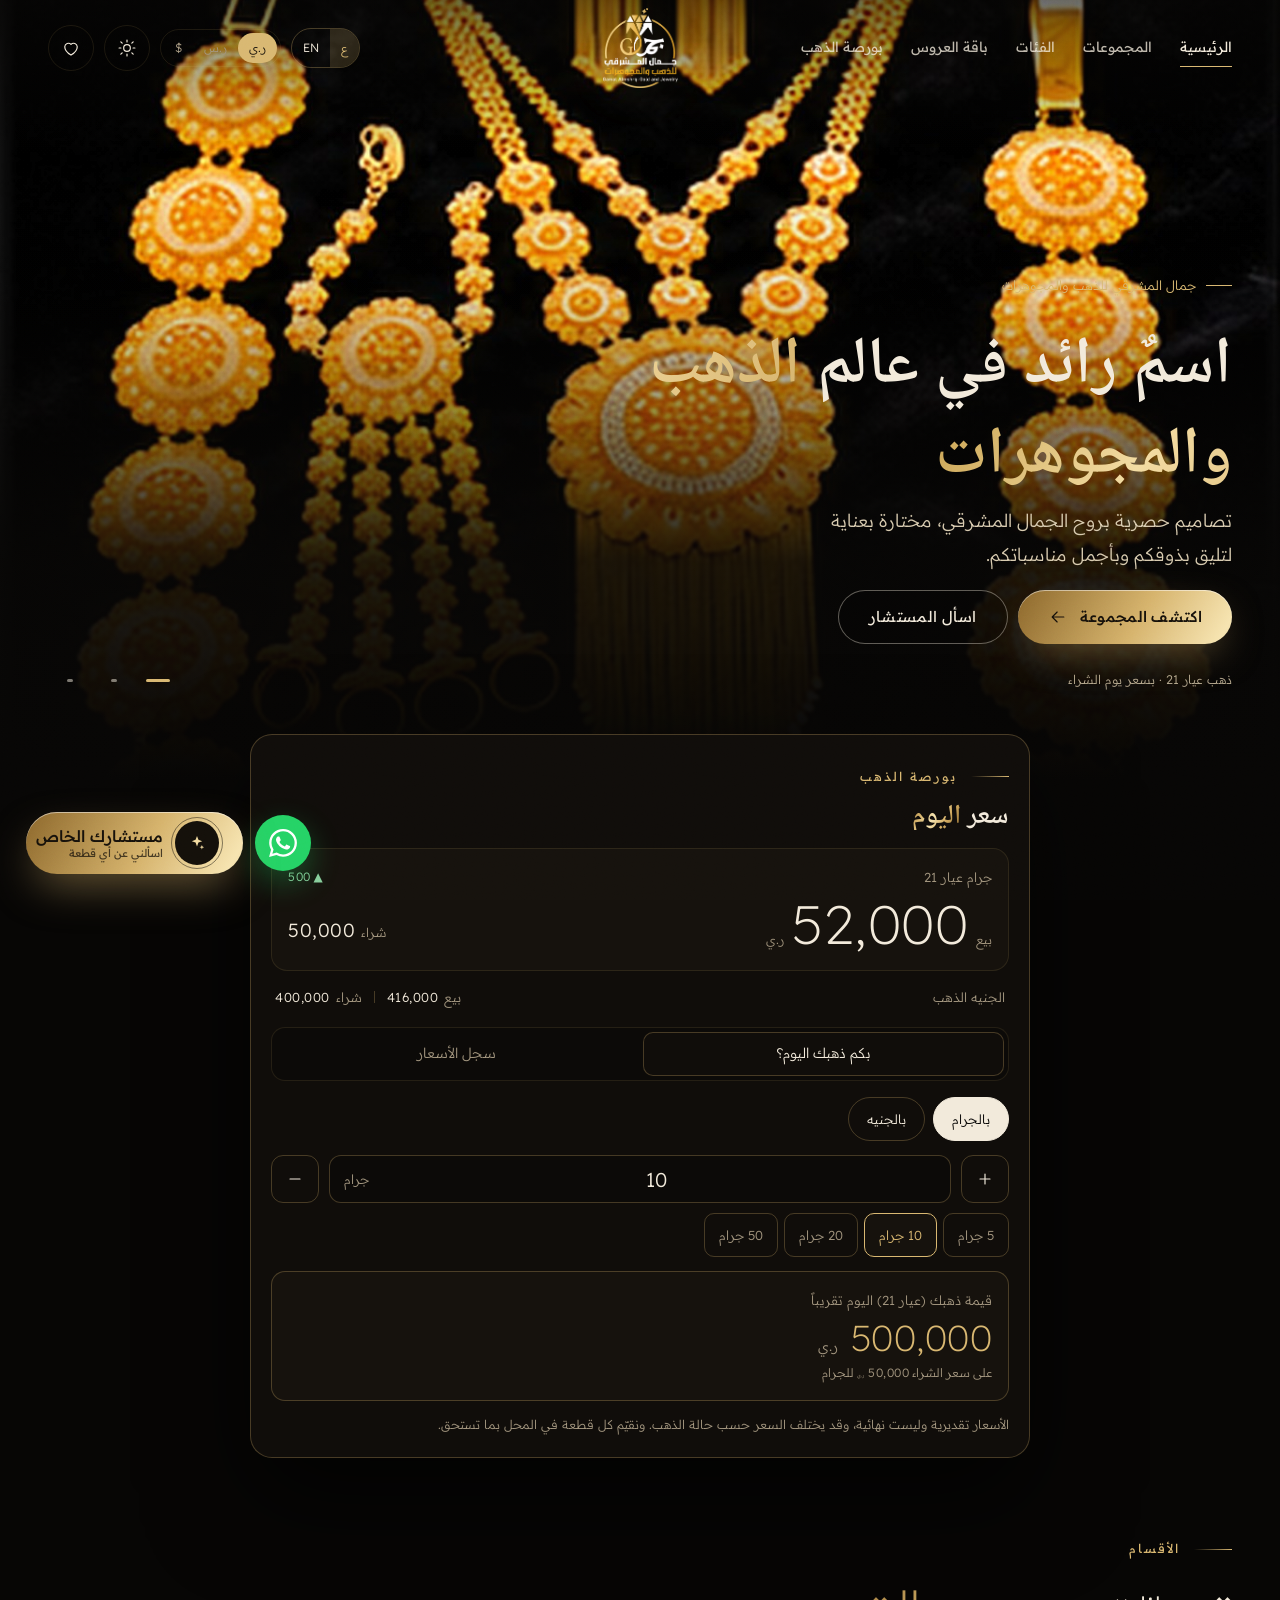
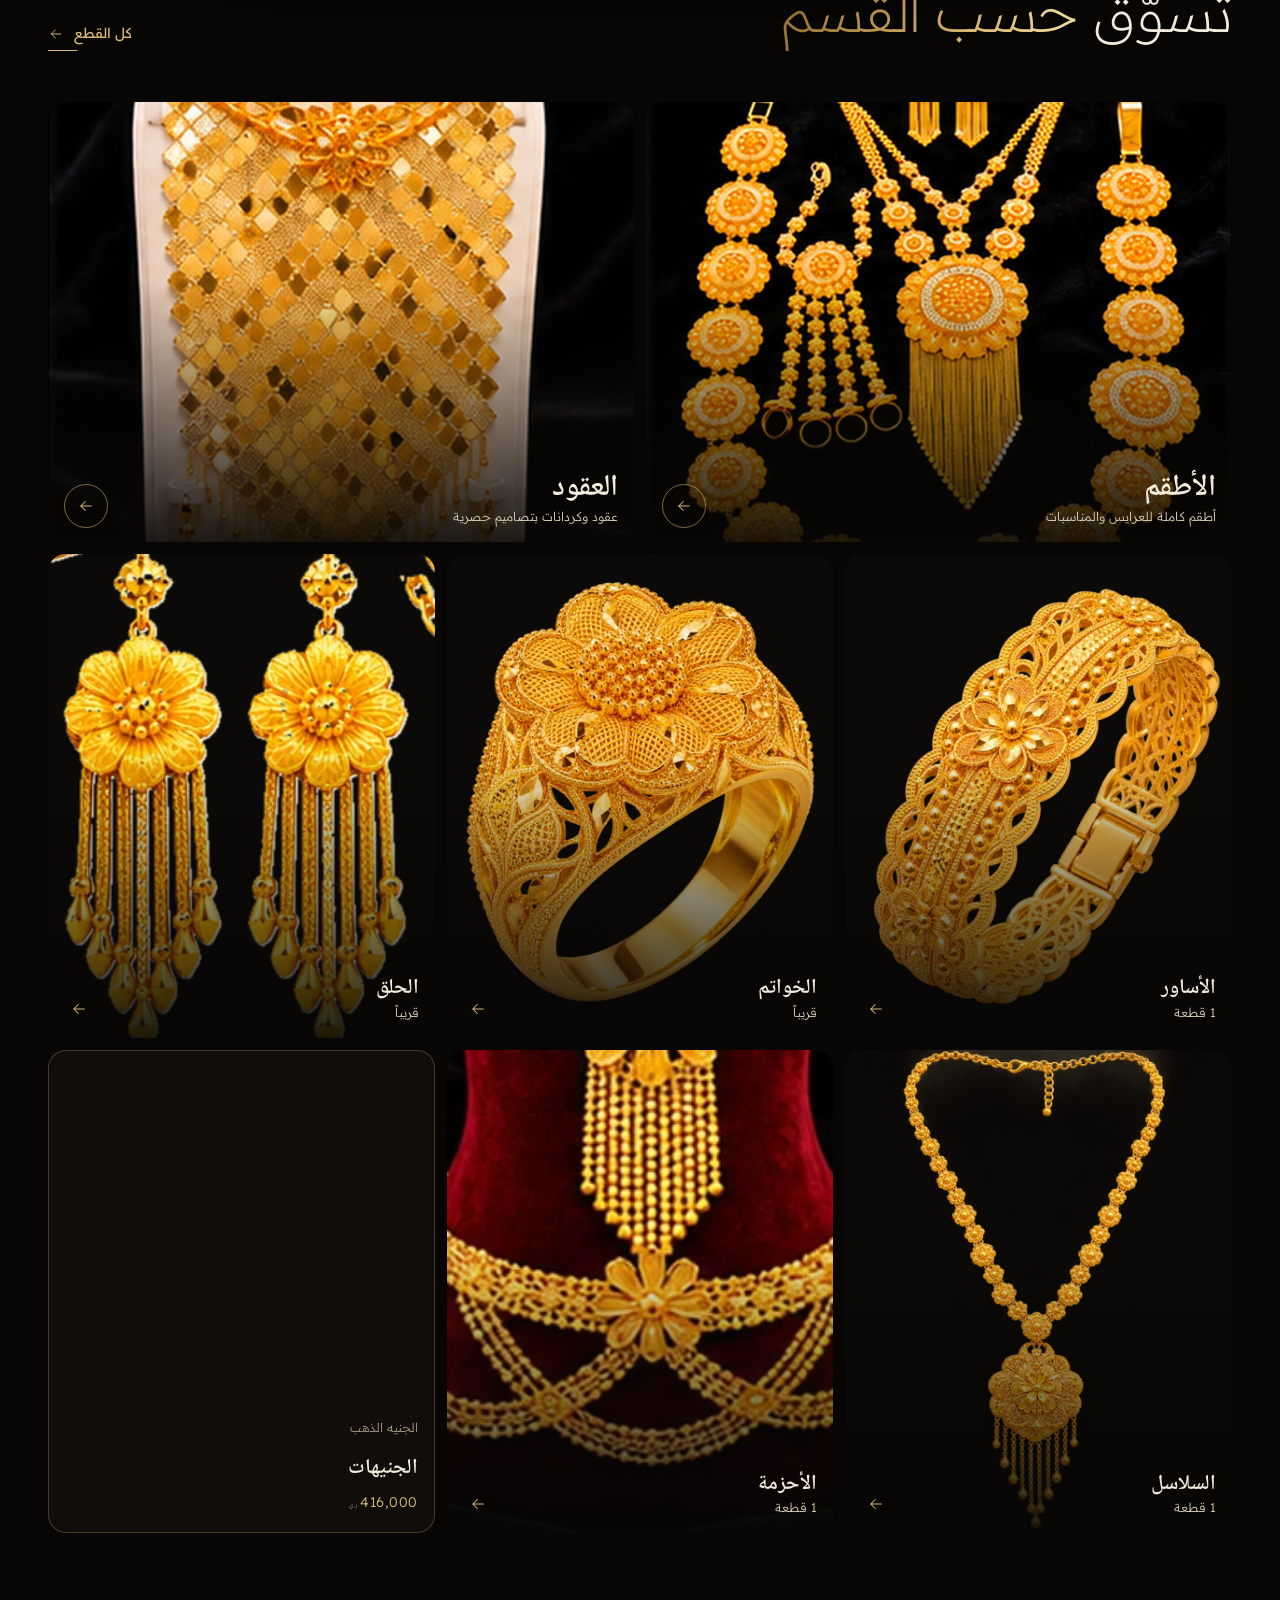
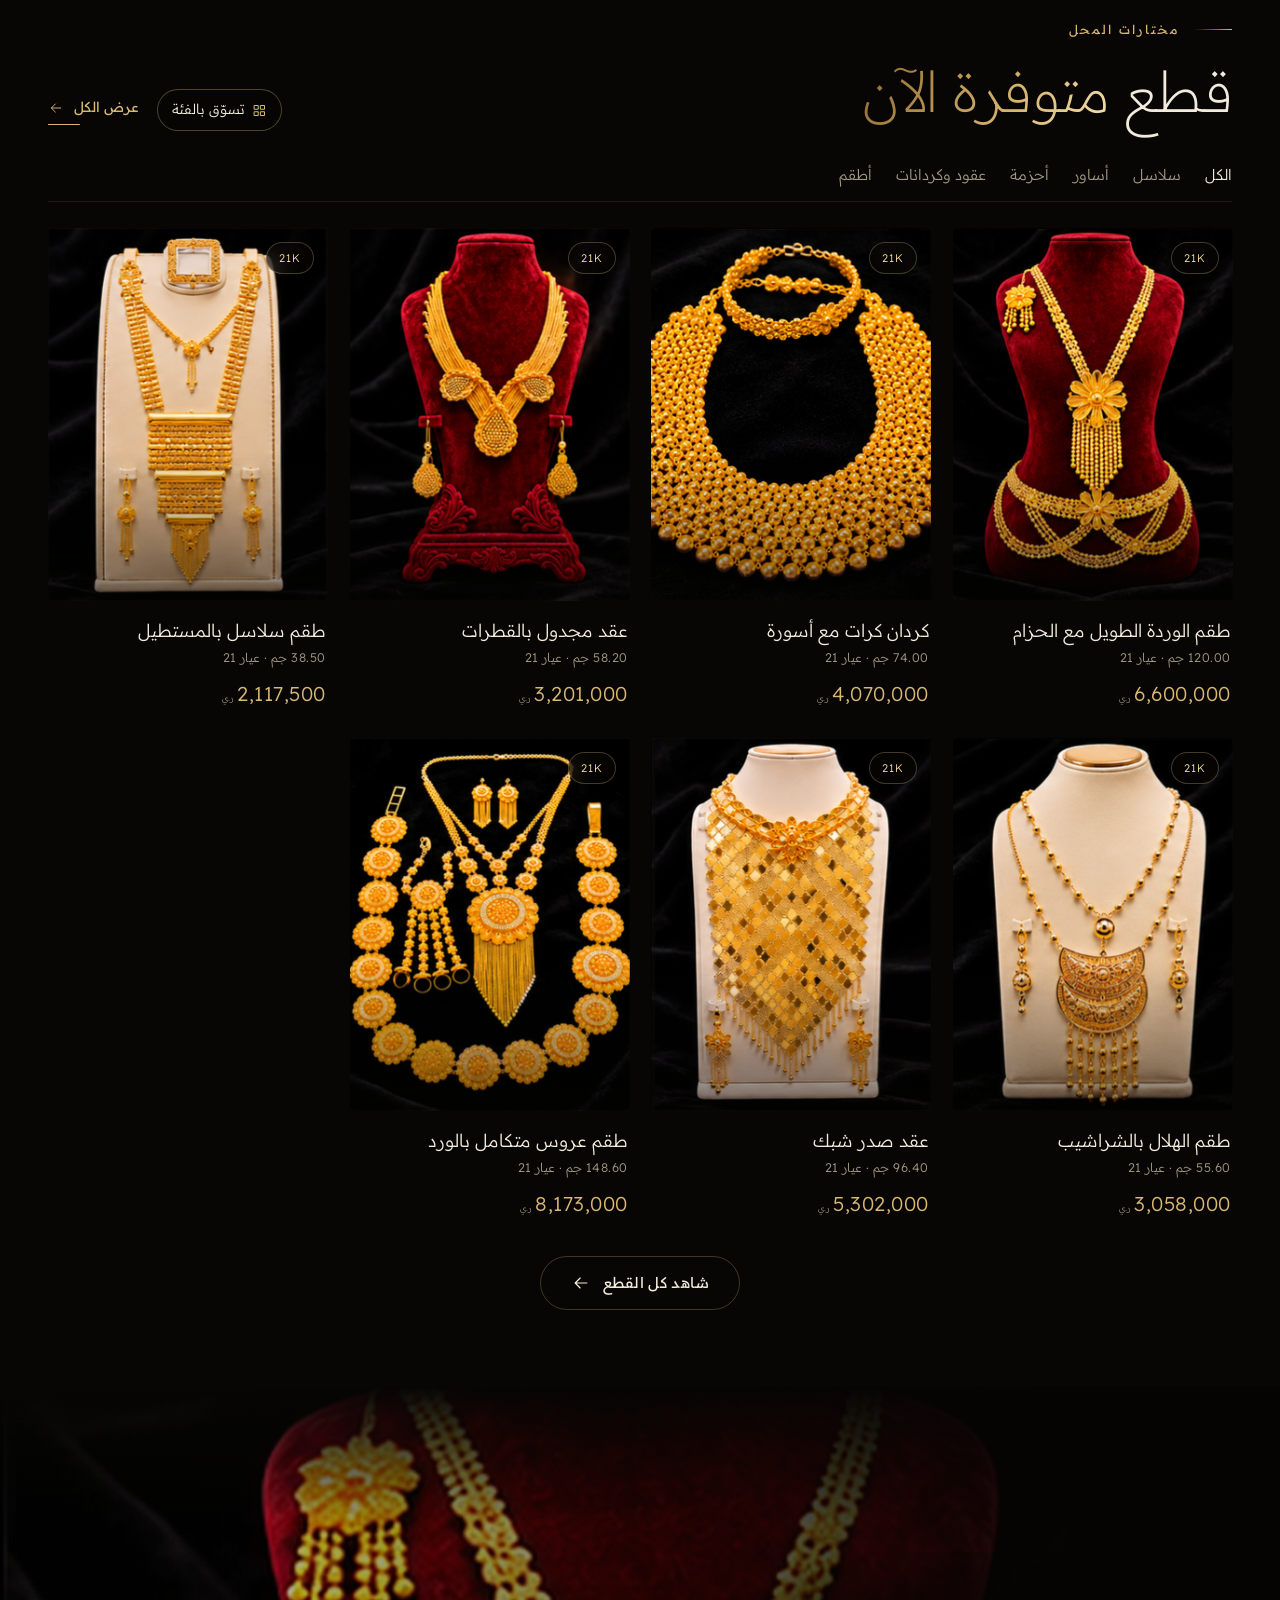
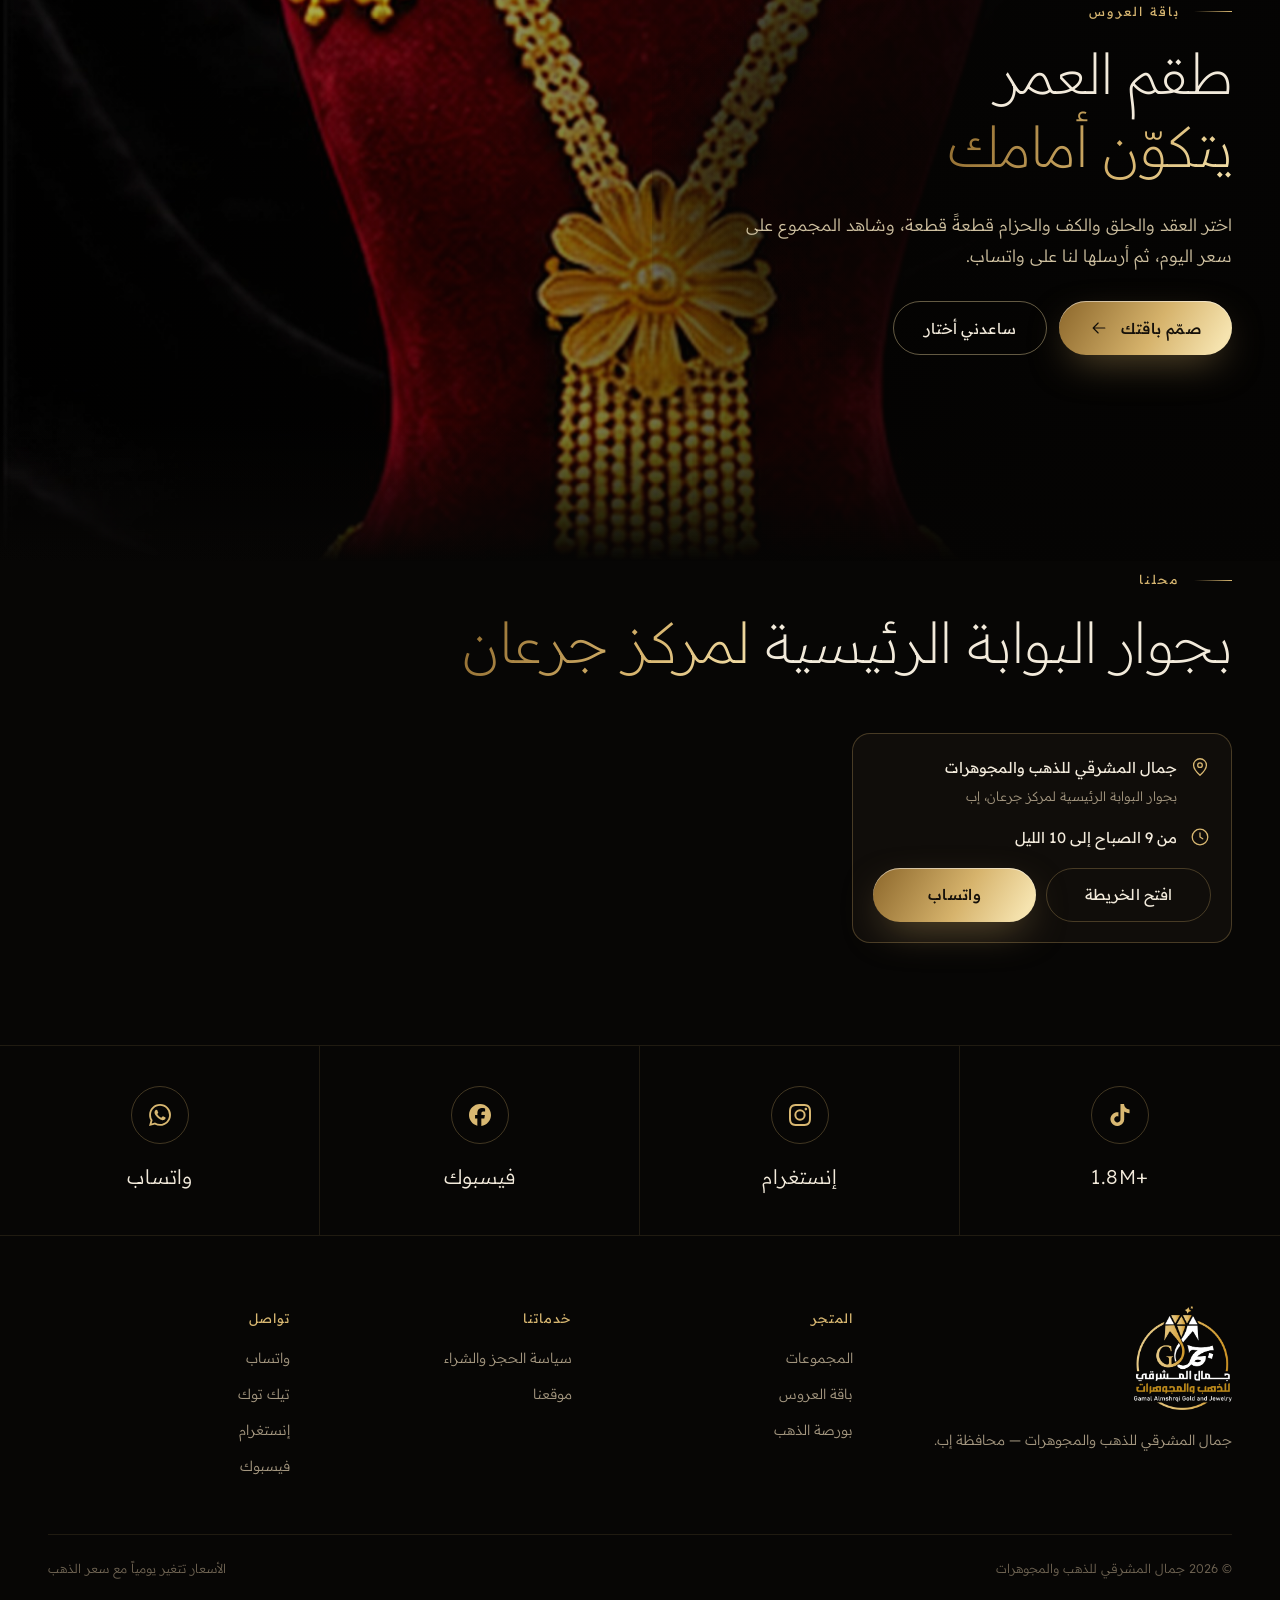
==== site/index.html @ 4c18bed9 "Closest pieces when nothing fits the budget or weight (honest difference); voice waiting words only " ====
<!DOCTYPE html>
<html lang="ar" dir="rtl">
<head>
<meta charset="utf-8">
<meta name="viewport" content="width=device-width,initial-scale=1,maximum-scale=1,viewport-fit=cover">
<title>جمال المشرقي للذهب والمجوهرات</title>
<meta name="description" content="جمال المشرقي للذهب والمجوهرات — إب. أطقم العرايس والعقود والكردانات بعيار 21.">
<meta name="theme-color" content="#070605">
<link rel="icon" href="img/logo_night.png">
<link rel="stylesheet" href="css/site.css?v=11260035">
<link rel="stylesheet" href="css/v7.css?v=11262300">
</head>
<body>
<svg width="0" height="0" style="position:absolute" aria-hidden="true"><defs>
  <symbol id="s-wa" viewBox="0 0 24 24"><path d="M17.472 14.382c-.297-.149-1.758-.867-2.03-.967-.273-.099-.471-.148-.67.15-.197.297-.767.966-.94 1.164-.173.199-.347.223-.644.075-.297-.15-1.255-.463-2.39-1.475-.883-.788-1.48-1.761-1.653-2.059-.173-.297-.018-.458.13-.606.134-.133.298-.347.446-.52.149-.174.198-.298.298-.497.099-.198.05-.371-.025-.52-.075-.149-.669-1.612-.916-2.207-.242-.579-.487-.5-.669-.51-.173-.008-.371-.01-.57-.01-.198 0-.52.074-.792.372-.272.297-1.04 1.016-1.04 2.479 0 1.462 1.065 2.875 1.213 3.074.149.198 2.096 3.2 5.077 4.487.709.306 1.262.489 1.694.625.712.227 1.36.195 1.871.118.571-.085 1.758-.719 2.006-1.413.248-.694.248-1.289.173-1.413-.074-.124-.272-.198-.57-.347m-5.421 7.403h-.004a9.87 9.87 0 0 1-5.031-1.378l-.361-.214-3.741.982.998-3.648-.235-.374a9.86 9.86 0 0 1-1.51-5.26c.001-5.45 4.436-9.884 9.888-9.884 2.64 0 5.122 1.03 6.988 2.898a9.825 9.825 0 0 1 2.893 6.994c-.003 5.45-4.437 9.884-9.885 9.884m8.413-18.297A11.815 11.815 0 0 0 12.05 0C5.495 0 .16 5.335.157 11.892c0 2.096.547 4.142 1.588 5.945L.057 24l6.305-1.654a11.882 11.882 0 0 0 5.683 1.448h.005c6.554 0 11.89-5.335 11.893-11.893a11.821 11.821 0 0 0-3.48-8.413Z"/></symbol>
  <symbol id="s-tt" viewBox="0 0 24 24"><path d="M12.525.02c1.31-.02 2.61-.01 3.91-.02.08 1.53.63 3.09 1.75 4.17 1.12 1.11 2.7 1.62 4.24 1.79v4.03c-1.44-.05-2.89-.35-4.2-.97-.57-.26-1.1-.59-1.62-.93-.01 2.92.01 5.84-.02 8.75-.08 1.4-.54 2.79-1.35 3.94-1.31 1.92-3.58 3.17-5.91 3.21-1.43.08-2.86-.31-4.08-1.03-2.02-1.19-3.44-3.37-3.65-5.71-.02-.5-.03-1-.01-1.49.18-1.9 1.12-3.72 2.58-4.96 1.66-1.44 3.98-2.13 6.15-1.72.02 1.48-.04 2.96-.04 4.44-.99-.32-2.15-.23-3.02.37-.63.41-1.11 1.04-1.36 1.75-.21.51-.15 1.07-.14 1.61.24 1.64 1.82 3.02 3.5 2.87 1.12-.01 2.19-.66 2.77-1.61.19-.33.4-.67.41-1.06.1-1.79.06-3.57.07-5.36.01-4.03-.01-8.05.02-12.07z"/></symbol>
  <symbol id="s-ig" viewBox="0 0 24 24"><path d="M12 2.16c3.2 0 3.58.01 4.85.07 1.17.05 1.8.25 2.23.41.56.22.96.48 1.38.9.42.42.68.82.9 1.38.16.42.36 1.06.41 2.23.06 1.27.07 1.65.07 4.85s-.01 3.58-.07 4.85c-.05 1.17-.25 1.8-.41 2.23-.22.56-.48.96-.9 1.38-.42.42-.82.68-1.38.9-.42.16-1.06.36-2.23.41-1.27.06-1.65.07-4.85.07s-3.58-.01-4.85-.07c-1.17-.05-1.8-.25-2.23-.41a3.7 3.7 0 0 1-1.38-.9 3.7 3.7 0 0 1-.9-1.38c-.16-.42-.36-1.06-.41-2.23C2.17 15.58 2.16 15.2 2.16 12s.01-3.58.07-4.85c.05-1.17.25-1.8.41-2.23.22-.56.48-.96.9-1.38.42-.42.82-.68 1.38-.9.42-.16 1.06-.36 2.23-.41C8.42 2.17 8.8 2.16 12 2.16M12 0C8.74 0 8.33.01 7.05.07 5.78.13 4.9.33 4.14.63a5.88 5.88 0 0 0-2.13 1.38A5.88 5.88 0 0 0 .63 4.14C.33 4.9.13 5.78.07 7.05.01 8.33 0 8.74 0 12s.01 3.67.07 4.95c.06 1.27.26 2.15.56 2.91.3.79.72 1.46 1.38 2.13a5.88 5.88 0 0 0 2.13 1.38c.76.3 1.64.5 2.91.56C8.33 23.99 8.74 24 12 24s3.67-.01 4.95-.07c1.27-.06 2.15-.26 2.91-.56a5.88 5.88 0 0 0 2.13-1.38 5.88 5.88 0 0 0 1.38-2.13c.3-.76.5-1.64.56-2.91.06-1.28.07-1.69.07-4.95s-.01-3.67-.07-4.95c-.06-1.27-.26-2.15-.56-2.91a5.88 5.88 0 0 0-1.38-2.13A5.88 5.88 0 0 0 19.86.63C19.1.33 18.22.13 16.95.07 15.67.01 15.26 0 12 0zm0 5.84a6.16 6.16 0 1 0 0 12.32 6.16 6.16 0 0 0 0-12.32zM12 16a4 4 0 1 1 0-8 4 4 0 0 1 0 8zm6.4-11.85a1.44 1.44 0 1 0 0 2.88 1.44 1.44 0 0 0 0-2.88z"/></symbol>
  <symbol id="s-fb" viewBox="0 0 24 24"><path d="M9.101 23.691v-7.98H6.627v-3.667h2.474v-1.58c0-4.085 1.848-5.978 5.858-5.978.401 0 .955.042 1.468.103a8.68 8.68 0 0 1 1.141.195v3.325a8.623 8.623 0 0 0-.653-.036 26.805 26.805 0 0 0-.733-.009c-.707 0-1.259.096-1.675.309a1.686 1.686 0 0 0-.679.622c-.258.42-.374.995-.374 1.752v1.297h3.919l-.386 2.103-.287 1.564h-3.246v8.245C19.396 23.238 24 18.179 24 12.044c0-6.627-5.373-12-12-12s-12 5.373-12 12c0 5.628 3.874 10.35 9.101 11.647Z"/></symbol>
  <symbol id="s-spark" viewBox="0 0 24 24"><path d="M12 2.5l1.9 5.1 5.1 1.9-5.1 1.9L12 16.5l-1.9-5.1-5.1-1.9 5.1-1.9z" fill="currentColor"/><path d="M18.5 14.5l.8 2.2 2.2.8-2.2.8-.8 2.2-.8-2.2-2.2-.8 2.2-.8z" fill="currentColor"/></symbol>
  <symbol id="s-arr" viewBox="0 0 24 24"><path d="M19 12H5M11 6l-6 6 6 6" fill="none" stroke="currentColor" stroke-width="1.4" stroke-linecap="round" stroke-linejoin="round"/></symbol>
  <symbol id="s-heart" viewBox="0 0 24 24"><path d="M12 20.5s-7.5-4.6-7.5-10.1A4.4 4.4 0 0 1 12 7.6a4.4 4.4 0 0 1 7.5 2.8c0 5.5-7.5 10.1-7.5 10.1z" fill="none" stroke="currentColor" stroke-width="1.4"/></symbol>
</defs></svg>

<div class="splash" id="splash"><img src="img/logo_night.png" alt="جمال المشرقي للذهب والمجوهرات"></div>
<div class="glow" id="glow"></div>

<header class="hdr" id="hdr"><div class="w">
  <nav class="lft" id="nav"><a href="#home" data-r="home" class="on">الرئيسية</a><a href="#collections" data-r="collections">المجموعات</a><button type="button" class="navcat" data-cats>الفئات</button><a href="#bride" data-r="bride">باقة العروس</a><a href="#gold" data-r="gold">بورصة الذهب</a></nav>
  <button class="ibtn menu-btn" id="menuBtn" aria-label="القائمة"><svg class="i" viewBox="0 0 24 24"><path d="M4 8h16M4 16h10"/></svg></button>
  <a href="#home" class="logo" aria-label="جمال المشرقي"><img class="lg-night" src="img/logo_night.png" alt="جمال المشرقي للذهب والمجوهرات"><img class="lg-day" src="img/logo_day.png" alt=""></a>
  <div class="rgt">
  <div class="lng" id="lng"><button data-l="ar" class="on">ع</button><button data-l="en">EN</button></div>
  <button type="button" class="catpill" data-cats aria-label="الفئات"><svg class="i" viewBox="0 0 24 24"><path d="M4 4h6v6H4zM14 4h6v6h-6zM4 14h6v6H4zM14 14h6v6h-6z"/></svg><span>الفئات</span></button>
    <div class="curr" id="cur"><button data-c="YER" class="on">ر.ي</button><button data-c="SAR">ر.س</button><button data-c="USD">$</button></div>
    <button class="ibtn" id="modeBtn" aria-label="الوضع النهاري"><svg class="i mi-sun" viewBox="0 0 24 24"><circle cx="12" cy="12" r="4"/><path d="M12 2.5v2.2M12 19.3v2.2M4.6 4.6l1.6 1.6M17.8 17.8l1.6 1.6M2.5 12h2.2M19.3 12h2.2M4.6 19.4l1.6-1.6M17.8 6.2l1.6-1.6"/></svg><svg class="i mi-moon" viewBox="0 0 24 24"><path d="M20 14.5A8 8 0 0 1 9.5 4a8 8 0 1 0 10.5 10.5z"/></svg></button>
    <button class="ibtn" id="listBtn" aria-label="اختياراتي"><svg class="i"><use href="#s-heart"/></svg><span class="cnt hidden" id="listCnt">0</span></button>
  </div>
</div></header>
<div class="mnav" id="mnav"><button class="ibtn x" id="menuX" aria-label="إغلاق"><svg class="i" viewBox="0 0 24 24"><path d="M6 6l12 12M18 6L6 18"/></svg></button>
  <a href="#home">الرئيسية</a><a href="#collections">المجموعات</a><a href="#" data-cats>الفئات</a><a href="#bride">باقة العروس</a><a href="#gold">بورصة الذهب</a><a href="#branches">موقعنا</a><div class="lng" style="margin-top:18px;align-self:flex-start"><button data-l="ar" class="on">عربي</button><button data-l="en">English</button></div></div>
<div class="catp" id="catp" role="dialog" aria-label="الفئات"><div class="catp-in"><div class="catp-h"><span class="eyebrow">تسوّق حسب الفئة</span><button class="ibtn" id="catX" aria-label="إغلاق"><svg class="i" viewBox="0 0 24 24"><path d="M6 6l12 12M18 6L6 18"/></svg></button></div><div class="catp-l" id="catRow"></div><div class="catp-pv" aria-hidden="true"><img id="catPv" alt=""></div></div></div>

<main>
<!-- ================= HOME ================= -->
<div class="page on" id="pg-home">
  <section class="hero h3" id="hero" style="display:none" aria-hidden="true">
    <div class="slides" id="slides"></div>
    <div class="hpair" style="display:none"><a class="hp l" id="hpL"><img alt=""></a><a class="hp r" id="hpR"><img alt=""></a></div>
    <div class="h3stage" id="h3stage">
      <div class="h3light"></div>
      <div class="h3copy" id="h3copy">
        <h1 class="hx"><span class="w8"><span style="--i:0">حين</span></span> <span class="w8"><span style="--i:1">يصبح</span></span> <span class="w8"><span style="--i:2">الذهب</span></span> <em><span class="w8"><span style="--i:3">حكاية</span></span></em></h1>
        <a class="btn g" href="#collections">اكتشف التشكيلة <svg class="i ar"><use href="#s-arr"/></svg></a>
      </div>
    </div>
    <div class="sctl" style="display:none"><span id="sIdx"></span><span id="sTot"></span><i id="prog"></i><button id="sNext"></button><button id="sPrev"></button></div>
    <div style="display:none"><b id="hp21"></b><b id="hpP"></b></div>
  </section>


  <section class="g2h" id="g2h" aria-label="جمال المشرقي للذهب والمجوهرات">
    <div class="g2h-ims" id="g2hIms"></div>
    <span class="g2h-fade" aria-hidden="true"></span>
    <div class="w g2h-in">
      <span class="g2-eye">جمال المشرقي للذهب والمجوهرات</span>
      <h1 class="g2h-t">اسمٌ رائد في عالم <em>الذهب والمجوهرات</em></h1>
      <p class="g2h-l">تصاميم حصرية بروح الجمال المشرقي، مختارة بعناية لتليق بذوقكم وبأجمل مناسباتكم.</p>
      <div class="g2h-cta"><a class="btn g" href="#collections">اكتشف المجموعة <svg class="i ar"><use href="#s-arr"/></svg></a><button type="button" class="btn g2-ghost" data-open-chat>اسأل المستشار</button></div>
      <div class="g2h-foot"><span class="g2h-note">ذهب عيار 21 · بسعر يوم الشراء</span><span class="g2h-dots" id="g2hDots"></span></div>
    </div>
  </section>

  <section class="g2p" aria-label="سعر الذهب اليوم"><div class="w"><div class="g2pc" id="priceHome"></div></div></section>

  <section class="g2c" aria-labelledby="g2cT"><div class="w">
    <div class="sh"><div><span class="eyebrow">الأقسام</span><h2 class="ttl" id="g2cT">تسوّق <em>حسب القسم</em></h2></div><a class="link" href="#collections">كل القطع <svg class="i" style="width:16px"><use href="#s-arr"/></svg></a></div>
    <div class="g2c-big" id="g2cBig"></div>
    <div class="g2c-sm" id="g2cSm"></div>
  </div></section>
  <section class="shop" id="shop"><div class="w">
    <div class="shop-h"><div><span class="eyebrow">مختارات المحل</span><h2 class="ttl">قطع <em>متوفرة الآن</em></h2></div><div class="shop-acts"><button type="button" class="catpill big" data-cats><svg class="i" viewBox="0 0 24 24"><path d="M4 4h6v6H4zM14 4h6v6h-6zM4 14h6v6H4zM14 14h6v6h-6z"/></svg><span>تسوّق بالفئة</span></button><a class="link" href="#collections">عرض الكل <svg class="i" style="width:16px"><use href="#s-arr"/></svg></a></div></div>
    <div class="stabs" id="stabs" role="tablist"></div>
    <div class="grid" id="shopGrid"></div>
    <div class="shop-more"><a class="btn" href="#collections">شاهد كل القطع <svg class="i ar"><use href="#s-arr"/></svg></a></div>
  </div></section>

  <section class="banner" id="brideBanner"><div class="bg" id="brideBg"></div><div class="w"><div class="tx">
    <span class="eyebrow" style="color:#d9b872">باقة العروس</span>
    <h2 class="ttl" style="color:#f2eadb">طقم العمر<br><em>يتكوّن أمامك</em></h2>
    <p class="lead" style="color:#cdbf9f">اختر العقد والحلق والكف والحزام قطعةً قطعة، وشاهد المجموع على سعر اليوم، ثم أرسلها لنا على واتساب.</p>
    <div class="cta" style="display:flex;gap:12px;flex-wrap:wrap;margin-top:30px"><a class="btn g" href="#bride">صمّم باقتك <svg class="i ar"><use href="#s-arr"/></svg></a><button class="btn ghost-light" data-open-chat="أبغى أجهز باقة عروس">ساعدني أختار</button></div>
  </div></div></section>

  <section class="band" style="padding-top:0" id="branches"><div class="w">
    <div class="sh"><div class="rv"><span class="eyebrow" id="brEye">محلنا</span><h2 class="ttl" id="brTtl">بجوار البوابة الرئيسية <em>في إب</em></h2></div></div>
    <div class="brs" id="brs"></div>
  </div></section>

  <div class="social rv" id="social">
    <a class="sc" href="#" data-link="tiktok"><span class="ic"><svg class="b"><use href="#s-tt"/></svg></span><b class="num">1.8M+</b></a>
    <a class="sc" href="#" data-link="instagram"><span class="ic"><svg class="b"><use href="#s-ig"/></svg></span><b>إنستغرام</b></a>
    <a class="sc" href="#" data-link="facebook"><span class="ic"><svg class="b"><use href="#s-fb"/></svg></span><b>فيسبوك</b></a>
    <a class="sc" href="#" data-link="whatsapp"><span class="ic"><svg class="b"><use href="#s-wa"/></svg></span><b>واتساب</b></a>
  </div>
</div>

<!-- ================= COLLECTIONS / PIECES ================= -->
<div class="page" id="pg-collections">
  <div class="phead"><div class="bgimg" id="colBg"></div><div class="w">
    <div class="crumbs"><a href="#home">الرئيسية</a><span>/</span><span id="colCrumb">المجموعات</span></div>
    <h1 class="ttl" id="colTitle">كل <em>القطع</em></h1><p class="lead" id="colLead" style="margin-top:10px">الأسعار على سعر الذهب اليوم.</p>
  </div></div>
  <div class="w" style="padding-bottom:100px">
    <div class="cbar"><label class="search"><svg class="i" viewBox="0 0 24 24"><circle cx="11" cy="11" r="7"/><path d="m20 20-3.5-3.5"/></svg><input id="q" placeholder="ابحث عن قطعة…" autocomplete="off"></label><button type="button" class="btn s fbtn" id="fltBtn"><svg class="i" viewBox="0 0 24 24"><path d="M4 7h16M7 12h10M10 17h4"/></svg>تصفية<span class="fcnt hidden" id="fltCnt"></span></button></div>
    <div class="catp fltp" id="fltp" role="dialog" aria-label="تصفية"><div class="catp-in"><div class="catp-h"><span class="eyebrow">تصفية القطع</span><button class="ibtn" id="fltX" aria-label="إغلاق"><svg class="i" viewBox="0 0 24 24"><path d="M6 6l12 12M18 6L6 18"/></svg></button></div>
      <div class="fcols"><div><small class="fl">الفئة</small><div class="flist" id="chips"></div></div><div><small class="fl">السعر</small><div class="flist" id="pband"></div><small class="fl" style="margin-top:22px">الترتيب</small><div class="flist" id="sortl"></div><select id="sort" hidden><option value="new">الأحدث</option><option value="pa">السعر: من الأقل</option><option value="pd">السعر: من الأعلى</option><option value="wa">الوزن: الأخف</option><option value="wd">الوزن: الأثقل</option></select></div></div>
    </div></div>
    <div class="grid" id="grid"></div>
  </div>
</div>

<!-- ================= PIECE ================= -->
<div class="page" id="pg-piece"><div class="w" id="pieceWrap"></div></div>

<!-- ================= BRIDE BUILDER ================= -->
<div class="page" id="pg-bride">
  <div class="phead"><div class="bgimg" id="brideHeadBg"></div><div class="w">
    <div class="crumbs"><a href="#home">الرئيسية</a><span>/</span><span>باقة العروس</span></div>
    <h1 class="ttl">صمّم <em>طقم العمر</em></h1><p class="lead" style="margin-top:10px">اختر قطعة أو أكثر من كل نوع، والمجموع يتحدّث على سعر اليوم.</p>
  </div></div>
  <div class="w" style="padding-bottom:100px"><div class="bb">
    <div><div class="steps" id="bSteps"></div><div class="grid pick" id="bGrid" style="grid-template-columns:repeat(3,minmax(0,1fr))"></div></div>
    <aside class="summary" id="bSum"></aside>
  </div></div>
</div>

<!-- ================= GOLD DESK ================= -->
<div class="page" id="pg-gold">
  <div class="phead"><div class="w">
    <div class="crumbs"><a href="#home">الرئيسية</a><span>/</span><span>بورصة الذهب</span></div>
    <h1 class="ttl">بورصة <em>الذهب</em></h1><p class="lead" style="margin-top:10px" id="upd2">أسعار المحل اليوم بالريال اليمني.</p>
  </div></div>
  <div class="w" style="padding-bottom:100px"><div class="g2pc" id="priceGold"></div></div>
</div>

<!-- ================= PRIVATE VISIT ================= -->
</main>

<footer><div class="w">
  <div class="ft">
    <div><div class="flogo"><img class="lg-night" src="img/logo_night.png" alt="جمال المشرقي"><img class="lg-day" src="img/logo_day.png" alt=""></div><p style="margin-top:18px">جمال المشرقي للذهب والمجوهرات — محافظة إب.</p></div>
    <div><h4>المتجر</h4><a href="#collections">المجموعات</a><a href="#bride">باقة العروس</a><a href="#gold">بورصة الذهب</a></div>
    <div><h4>خدماتنا</h4><a href="#" id="policyLink">سياسة الحجز والشراء</a><a href="#branches">موقعنا</a></div>
    <div><h4>تواصل</h4><a href="#" data-link="whatsapp">واتساب</a><a href="#" data-link="tiktok">تيك توك</a><a href="#" data-link="instagram">إنستغرام</a><a href="#" data-link="facebook">فيسبوك</a></div>
  </div>
  <div class="copy"><span>© <span id="yr"></span> جمال المشرقي للذهب والمجوهرات</span><span>الأسعار تتغير يومياً مع سعر الذهب</span></div>
</div></footer>

<div class="ov" id="ov"></div>
<div class="drawer" id="drawer" role="dialog"></div>
<div class="modal" id="modal" role="dialog"></div>

<div class="fab"><a class="wa" href="#" data-link="whatsapp" aria-label="واتساب"><svg class="b"><use href="#s-wa"/></svg></a>
  <button class="ai" id="aiBtn" data-open-chat><span class="av"><svg class="b"><use href="#s-spark"/></svg><i class="dot"></i></span><span>مستشارك الخاص<small>اسألني عن أي قطعة</small></span></button></div>
<div class="aib" id="aib" role="status"><b>مستشار جمال المشرقي</b><span id="aibTx"></span></div>

<div class="chat" id="chat" role="dialog" aria-label="المستشار">
  <div class="hd"><span class="av"><svg class="b"><use href="#s-spark"/></svg></span><div><b>مستشار جمال المشرقي</b><small><i></i>مساعد ذكي</small></div><button class="ibtn x" id="chatX" aria-label="إغلاق"><svg class="i" viewBox="0 0 24 24"><path d="M6 6l12 12M18 6L6 18"/></svg></button></div>
  <div class="msgs" id="msgs"></div>
  <div class="sug" id="sug"></div>
  <form class="cin" id="chatForm"><button type="button" class="mic" id="micBtn" hidden aria-pressed="false" aria-label="كلّم المستشار بصوتك"><svg class="i" viewBox="0 0 24 24"><rect x="9" y="3" width="6" height="11" rx="3"/><path d="M5.5 11a6.5 6.5 0 0 0 13 0M12 17.5V21"/></svg></button><input id="chatIn" placeholder="اكتب سؤالك…" autocomplete="off" maxlength="600"><button aria-label="إرسال"><svg class="i" viewBox="0 0 24 24" style="transform:scaleX(-1)"><path d="M20 4 4 11l7 2 2 7z"/></svg></button></form>
  <div class="vdock" id="vdock" hidden data-st="off">
    <div class="vd-orb" id="vOrbW"><canvas id="vOrb" aria-hidden="true"></canvas></div>
    <p class="vd-tx" id="vTx" role="status" aria-live="polite">يتصل…</p>
    <div class="vd-row"><div class="vd-vs" id="vVoices" hidden role="group" aria-label="اختر الصوت"></div><button type="button" class="vd-vb" id="vVoiceBtn" hidden aria-expanded="false"><svg viewBox="0 0 24 24" aria-hidden="true"><path d="M4 10v4M8 7v10M12 4v16M16 8v8M20 11v2"/></svg>تغيير الصوت</button><button type="button" class="vd-end" id="vStop"><svg viewBox="0 0 24 24" aria-hidden="true"><path d="M2.6 13.4c5.2-4.6 13.6-4.6 18.8 0 .5.4.5 1.1.1 1.6l-1.7 2a1.2 1.2 0 0 1-1.5.3l-2.5-1.3a1.2 1.2 0 0 1-.6-1.2l.2-1.7a11 11 0 0 0-6.8 0l.2 1.7c.1.5-.2 1-.6 1.2l-2.5 1.3a1.2 1.2 0 0 1-1.5-.3l-1.7-2a1.1 1.1 0 0 1 .1-1.6z"/></svg>إنهاء المكالمة</button></div>
  </div>
  <audio id="vAudio" autoplay playsinline></audio>
</div>

<nav class="mbar">
  <a href="#home"><svg class="i" viewBox="0 0 24 24"><path d="M4 11l8-7 8 7v9h-5v-6H9v6H4z"/></svg>الرئيسية</a>
  <a href="#collections"><svg class="i" viewBox="0 0 24 24"><rect x="4" y="4" width="7" height="7"/><rect x="13" y="4" width="7" height="7"/><rect x="4" y="13" width="7" height="7"/><rect x="13" y="13" width="7" height="7"/></svg>المجموعات</a>
  <a href="#" class="c" data-open-chat><span class="o"><svg class="b"><use href="#s-spark"/></svg><i class="dot"></i></span>المستشار</a>
  <a href="#" id="mList"><svg class="i"><use href="#s-heart"/></svg><span class="cnt hidden" id="mListCnt">0</span>اختياراتي</a>
  <a href="#" data-link="whatsapp"><svg class="b"><use href="#s-wa"/></svg>واتساب</a>
</nav>
<div class="toast" id="toast"></div>

<script src="js/track.js?v=11242130"></script>
<script src="js/site.js?v=11262900"></script>
<script src="js/i18n.js?v=11262800"></script>
</body>
</html>
---- site/css/site.css ----
/* جمال المشرقي — v3 "صالة العرض الخاصة"
   VOICE: hushed, private, nocturnal luxury. IDEA: a private viewing salon after hours.
   COLOUR: velvet black, champagne gold, ivory ink. TYPE: Readex Pro, thin weights. LAYOUT: full-bleed bands, editorial air. */
@font-face{font-family:RX;font-weight:200;src:url(../fonts/readex-pro-arabic-200-normal.woff2)format('woff2');unicode-range:U+0600-06FF,U+0750-077F,U+FB50-FDFF,U+FE70-FEFF}
@font-face{font-family:RX;font-weight:300;src:url(../fonts/readex-pro-arabic-300-normal.woff2)format('woff2');unicode-range:U+0600-06FF,U+0750-077F,U+FB50-FDFF,U+FE70-FEFF}
@font-face{font-family:RX;font-weight:400;src:url(../fonts/readex-pro-arabic-400-normal.woff2)format('woff2');unicode-range:U+0600-06FF,U+0750-077F,U+FB50-FDFF,U+FE70-FEFF}
@font-face{font-family:RX;font-weight:500;src:url(../fonts/readex-pro-arabic-500-normal.woff2)format('woff2');unicode-range:U+0600-06FF,U+0750-077F,U+FB50-FDFF,U+FE70-FEFF}
@font-face{font-family:RX;font-weight:200;src:url(../fonts/readex-pro-latin-200-normal.woff2)format('woff2');unicode-range:U+0000-00FF,U+2000-206F}
@font-face{font-family:RX;font-weight:300;src:url(../fonts/readex-pro-latin-300-normal.woff2)format('woff2');unicode-range:U+0000-00FF,U+2000-206F}
@font-face{font-family:RX;font-weight:400;src:url(../fonts/readex-pro-latin-400-normal.woff2)format('woff2');unicode-range:U+0000-00FF,U+2000-206F}
@font-face{font-family:RX;font-weight:500;src:url(../fonts/readex-pro-latin-500-normal.woff2)format('woff2');unicode-range:U+0000-00FF,U+2000-206F}
/* aliases so the admin page shares the same type */
@font-face{font-family:Naskh;font-weight:700;src:url(../fonts/readex-pro-arabic-300-normal.woff2)format('woff2')}
@font-face{font-family:Alex;font-weight:500;src:url(../fonts/readex-pro-arabic-400-normal.woff2)format('woff2')}
@font-face{font-family:Alex;font-weight:600;src:url(../fonts/readex-pro-arabic-500-normal.woff2)format('woff2')}
@font-face{font-family:Num;font-weight:600;src:url(../fonts/readex-pro-latin-300-normal.woff2)format('woff2')}
@font-face{font-family:Num;font-weight:500;src:url(../fonts/readex-pro-latin-300-normal.woff2)format('woff2')}

:root{
  --bg:#070605;--bg2:#0c0a08;--card:#100d0a;--card2:#16120d;
  --ink:#f2eadb;--mut:#a3967f;--faint:#6e6352;
  --line:rgba(214,180,110,.12);--line2:rgba(214,180,110,.28);
  --gold:#d9b872;--gold2:#f3dca2;--gold3:#9a7634;
  --gg:linear-gradient(120deg,#8c672b 0%,#d6b36c 30%,#f6e4b0 50%,#d4ad62 70%,#8c672b 100%);
  --btn-ink:#16110a;--shadow:0 40px 100px rgba(0,0,0,.65);
  --glass:rgba(14,11,8,.55);--ok:#8ccf9f;--warn:#e7b25f;
  --ease:cubic-bezier(.22,.61,.36,1);--slow:cubic-bezier(.45,.05,.25,1);--out:cubic-bezier(.16,1,.3,1);
  --R:4px;
}
html.day{
  --bg:#f5f0e6;--bg2:#ede5d6;--card:#fffdf8;--card2:#f4ecde;
  --ink:#18130c;--mut:#6a5d49;--faint:#a09179;
  --line:rgba(120,90,40,.14);--line2:rgba(150,110,45,.32);
  --gold:#9e7834;--gold2:#c49b50;--gold3:#6e5020;
  --shadow:0 30px 80px rgba(80,60,25,.16);--glass:rgba(255,252,246,.7);--ok:#2f8a55;
}
*{box-sizing:border-box;-webkit-tap-highlight-color:transparent;min-width:0}
html{scroll-behavior:smooth}
body{margin:0;background:var(--bg);color:var(--ink);font-family:RX,system-ui,sans-serif;font-weight:300;font-size:16px;line-height:1.85;overflow-x:hidden;transition:background-color .9s var(--ease),color .9s var(--ease);-webkit-font-smoothing:antialiased}
body::after{content:"";position:fixed;inset:0;pointer-events:none;z-index:300;opacity:.05;mix-blend-mode:overlay;
  background-image:url("data:image/svg+xml,%3Csvg xmlns='http://www.w3.org/2000/svg' width='160' height='160'%3E%3Cfilter id='n'%3E%3CfeTurbulence type='fractalNoise' baseFrequency='.9' numOctaves='2'/%3E%3C/filter%3E%3Crect width='100%25' height='100%25' filter='url(%23n)'/%3E%3C/svg%3E")}
a{color:inherit;text-decoration:none}
button{font:inherit;cursor:pointer;border:0;background:none;color:inherit}
img{display:block;max-width:100%}
input,select,textarea{font:inherit;color:inherit}
.hidden{display:none!important}
.w{max-width:1320px;margin:auto;padding:0 clamp(18px,4vw,48px)}
svg.i{width:20px;height:20px;fill:none;stroke:currentColor;stroke-width:1.4;stroke-linecap:round;stroke-linejoin:round;flex:none}
svg.b{width:18px;height:18px;fill:currentColor;flex:none}
.num{font-feature-settings:"tnum";direction:ltr;unicode-bidi:isolate;letter-spacing:.5px}
.cur{font-size:.42em;color:var(--mut);margin-inline-start:.35em;letter-spacing:0;font-weight:300}
.eyebrow{display:inline-flex;align-items:center;gap:14px;font-size:12.5px;letter-spacing:2px;color:var(--gold);font-weight:400}
.eyebrow::before{content:"";width:38px;height:1px;background:linear-gradient(90deg,transparent,var(--gold))}
.ttl{font-weight:200;font-size:clamp(34px,4.4vw,64px);line-height:1.25;margin:14px 0 0;letter-spacing:-.5px}
.ttl em{font-style:normal;background:var(--gg);background-size:220% 100%;-webkit-background-clip:text;background-clip:text;color:transparent;animation:sheen 10s var(--slow) infinite alternate}
html.day .ttl em{background-image:linear-gradient(120deg,#6b4c1a,#a77f38 32%,#c9a25a 50%,#9d7633 68%,#6b4c1a)}
@keyframes sheen{from{background-position:0 0}to{background-position:100% 0}}
.lead{color:var(--mut);font-size:17px;max-width:520px}
section{position:relative}
.band{padding:clamp(70px,9vw,140px) 0}
.sh{display:flex;align-items:flex-end;justify-content:space-between;gap:24px;margin-bottom:clamp(30px,4vw,56px);flex-wrap:wrap}
.sh p{color:var(--mut);margin:8px 0 0}

/* ---------- buttons ---------- */
.btn{position:relative;display:inline-flex;align-items:center;justify-content:center;gap:12px;height:54px;padding:0 30px;border-radius:99px;font-weight:400;font-size:15px;letter-spacing:.3px;
  border:1px solid var(--line2);color:var(--ink);overflow:hidden;isolation:isolate;white-space:nowrap;transition:color .6s var(--ease),border-color .6s var(--ease),transform .5s var(--out)}
.btn::before{content:"";position:absolute;inset:0;z-index:-1;background:var(--gold);transform:translateY(101%);border-radius:inherit;transition:transform .7s var(--out)}
.btn:hover{color:var(--btn-ink);border-color:var(--gold)}
.btn:hover::before{transform:none}
.btn.g{background:var(--gg);background-size:200% 100%;color:var(--btn-ink);border:0;font-weight:500;box-shadow:inset 0 1px 0 rgba(255,255,255,.5),0 14px 40px -12px rgba(214,178,106,.5)}
.btn.g::before{background:linear-gradient(105deg,transparent 35%,rgba(255,255,255,.6) 50%,transparent 65%);transform:translateX(120%);animation:glint 7s var(--slow) infinite}
.btn.g:hover::before{transform:translateX(120%)}
@keyframes glint{0%,70%{transform:translateX(120%)}100%{transform:translateX(-120%)}}
.btn .ar{transition:transform .6s var(--out)}
.btn:hover .ar{transform:translateX(-5px)}
.btn.s{height:44px;padding:0 20px;font-size:14px}
.btn.full{width:100%}
.btn.ghost-light{color:#f2eadb;border-color:rgba(243,220,162,.4)}
.btn[disabled]{opacity:.4;pointer-events:none}
.ibtn{width:46px;height:46px;display:grid;place-items:center;border-radius:50%;border:1px solid var(--line);transition:.5s var(--ease);position:relative;color:var(--ink)}
.ibtn:hover{border-color:var(--gold);color:var(--gold)}
.ibtn .cnt{position:absolute;top:-3px;left:-3px;min-width:19px;height:19px;padding:0 5px;border-radius:10px;background:var(--gold);color:var(--btn-ink);font-size:11px;font-weight:500;display:grid;place-items:center}
.link{color:var(--gold);font-size:14px;display:inline-flex;align-items:center;gap:10px;font-weight:400;position:relative;padding-bottom:4px}
.link::after{content:"";position:absolute;bottom:0;right:0;width:100%;height:1px;background:currentColor;transform-origin:left;transform:scaleX(.35);transition:transform .7s var(--out)}
.link:hover::after{transform:scaleX(1)}

/* ---------- header ---------- */
.hdr{position:fixed;top:0;left:0;right:0;z-index:50;transition:transform .7s var(--out),background-color .7s var(--ease),border-color .7s}
.hdr.solid{background:color-mix(in srgb,var(--bg) 80%,transparent);backdrop-filter:blur(20px) saturate(1.2);-webkit-backdrop-filter:blur(20px) saturate(1.2);border-bottom:1px solid var(--line)}
.hdr.up{transform:translateY(-100%)}
.hdr .w{display:grid;grid-template-columns:1fr auto 1fr;align-items:center;height:96px;gap:20px}
.hdr .lft{display:flex;gap:28px;font-size:14px;font-weight:400}
.hdr .lft a,.hdr .lft .navcat{color:color-mix(in srgb,var(--ink) 78%,transparent);position:relative;padding:6px 0;transition:color .5s}
.hdr .lft a::after{content:"";position:absolute;bottom:0;right:0;left:0;height:1px;background:var(--gold);transform:scaleX(0);transition:transform .6s var(--out)}
.hdr .lft a:hover,.hdr .lft a.on{color:var(--ink)}.hdr .lft a:hover::after,.hdr .lft a.on::after{transform:scaleX(1)}
.logo{display:block;position:relative;height:80px;width:76px;justify-self:center}
.logo img{position:absolute;inset:0;height:80px;width:auto;max-width:none;transition:opacity .9s;filter:drop-shadow(0 6px 22px rgba(214,178,106,.22))}
.lg-day{opacity:0}html.day .lg-day{opacity:1}html.day .lg-night{opacity:0}
.rgt{display:flex;gap:10px;justify-content:flex-end;align-items:center}
.curr{display:flex;border:1px solid var(--line);border-radius:99px;padding:3px;font-size:12px}
.curr button{padding:4px 11px;border-radius:99px;color:var(--mut)}
.curr button.on{background:var(--gold);color:var(--btn-ink)}
.menu-btn{display:none}

/* ---------- hero ---------- */
.hero{position:relative;height:100svh;min-height:640px;overflow:hidden;background:#050403;color:#f2eadb}
.slides,.slide{position:absolute;inset:0}
.slide{opacity:0;transition:opacity 2s var(--ease)}
.slide.on{opacity:1}
.slide .im{position:absolute;inset:-5%;background-size:cover;background-position:center;transform:scale(1.12);transition:transform 9s linear}
.slide.on .im{transform:scale(1.02) translate3d(0,0,0)}
.hero::after{content:"";position:absolute;inset:0;pointer-events:none;
  background:radial-gradient(120% 90% at 50% 40%,transparent 30%,rgba(5,4,3,.55) 75%,rgba(5,4,3,.92) 100%),linear-gradient(to top,var(--bg) 0%,rgba(5,4,3,.2) 30%,transparent 50%),linear-gradient(to bottom,rgba(5,4,3,.7),transparent 25%)}
.hero .inner{position:absolute;inset:0;z-index:2;display:flex;flex-direction:column;align-items:center;justify-content:center;text-align:center;padding:0 20px}
.hero h1{font-weight:200;font-size:clamp(44px,7.4vw,112px);line-height:1.12;margin:22px 0 18px;letter-spacing:-1px;text-shadow:0 10px 60px rgba(0,0,0,.6)}
.hero h1 em{font-style:normal;background:var(--gg);background-size:220% 100%;-webkit-background-clip:text;background-clip:text;color:transparent;animation:sheen 10s var(--slow) infinite alternate}
.hero p{color:#cdbf9f;font-size:clamp(15px,1.3vw,18px);max-width:560px;margin:0 0 36px}
.hero .cta{display:flex;gap:12px;flex-wrap:wrap;justify-content:center}
.hero .bar{position:absolute;z-index:3;bottom:28px;left:0;right:0}
.hero .bar .w{display:flex;align-items:flex-end;justify-content:space-between;gap:20px}
.live{display:flex;gap:28px;align-items:center;background:rgba(10,8,6,.45);backdrop-filter:blur(16px);-webkit-backdrop-filter:blur(16px);border:1px solid rgba(243,220,162,.18);border-radius:99px;padding:10px 26px}
.live small{display:block;font-size:11.5px;color:#a3967f;letter-spacing:.5px}
.live b{font-weight:300;font-size:20px;color:#f3dca2}
.live .dot{width:7px;height:7px;border-radius:50%;background:#8ccf9f;box-shadow:0 0 0 0 #8ccf9f;animation:pulse 2.6s infinite}
@keyframes pulse{70%{box-shadow:0 0 0 8px transparent}100%{box-shadow:0 0 0 0 transparent}}
.sctl{display:flex;align-items:center;gap:16px;font-size:13px;color:#cdbf9f}
.sctl .num b{color:#f3dca2;font-weight:400}
.sctl .ibtn{color:#f2eadb;border-color:rgba(243,220,162,.25);background:rgba(10,8,6,.35);backdrop-filter:blur(10px)}
.prog{width:120px;height:1px;background:rgba(243,220,162,.2);position:relative;overflow:hidden}
.prog i{position:absolute;inset:0;background:#f3dca2;transform-origin:right;transform:scaleX(0)}
.prog i.run{animation:prog 7s linear forwards}
@keyframes prog{to{transform:scaleX(1)}}
.scroll-cue{position:absolute;z-index:3;bottom:110px;left:50%;transform:translateX(-50%);width:1px;height:54px;background:linear-gradient(rgba(243,220,162,.6),transparent);overflow:hidden}
.scroll-cue::after{content:"";position:absolute;top:-30%;left:0;width:1px;height:30%;background:#f3dca2;animation:cue 2.4s var(--slow) infinite}
@keyframes cue{to{top:110%}}

/* ---------- price ribbon ---------- */
.ribbon{border-block:1px solid var(--line);overflow:hidden;background:var(--bg2)}
.ribbon:hover .track{animation-play-state:paused}
.track{display:flex;width:max-content;animation:marq 50s linear infinite}
@keyframes marq{from{transform:translateX(0)}to{transform:translateX(50%)}}
.tk{display:flex;align-items:baseline;gap:14px;padding:0 44px;height:64px;align-items:center;white-space:nowrap;font-size:13.5px;color:var(--mut)}
.tk b{font-weight:300;font-size:22px;color:var(--gold)}
.tk i{font-style:normal;font-size:12px;color:var(--faint)}
.tk .chg{color:var(--ok);font-size:12px}
.tk .dia{width:5px;height:5px;background:var(--gold3);transform:rotate(45deg);padding:0}

/* ---------- reveal ---------- */
.rv{opacity:0;transform:translateY(36px);transition:opacity 1.4s var(--out),transform 1.4s var(--out)}
.rv.in{opacity:1;transform:none}
.d1{transition-delay:.1s}.d2{transition-delay:.2s}.d3{transition-delay:.3s}.d4{transition-delay:.4s}
.wipe{clip-path:inset(0 0 100% 0);transition:clip-path 1.6s var(--out)}
.wipe.in{clip-path:inset(0 0 0 0)}

/* ---------- collections ---------- */
.colgrid{display:grid;grid-template-columns:repeat(12,1fr);gap:18px}
.coll{position:relative;overflow:hidden;border-radius:var(--R);background:#000;color:#f2eadb;display:block;min-height:300px}
.coll:nth-child(1){grid-column:span 7;grid-row:span 2;min-height:640px}
.coll:nth-child(2){grid-column:span 5}
.coll:nth-child(3){grid-column:span 5}
.coll:nth-child(4){grid-column:span 6}
.coll:nth-child(5){grid-column:span 6}
.coll img{position:absolute;inset:0;width:100%;height:100%;object-fit:cover;transition:transform 2.6s var(--out),filter 1.2s}
.coll::after{content:"";position:absolute;inset:0;background:linear-gradient(to top,rgba(5,4,3,.9) 5%,rgba(5,4,3,.1) 55%,transparent)}
.coll:hover img{transform:scale(1.07)}
.coll .in2{position:absolute;z-index:2;inset:auto 28px 26px 28px;display:flex;align-items:flex-end;justify-content:space-between;gap:12px}
.coll .k2{font-size:12px;letter-spacing:2px;color:#d9b872}
.coll h3{font-weight:200;font-size:clamp(24px,2.4vw,36px);margin:4px 0 0;line-height:1.3}
.coll .go{width:52px;height:52px;border-radius:50%;border:1px solid rgba(243,220,162,.4);display:grid;place-items:center;transition:.7s var(--out);flex:none}
.coll:hover .go{background:#f3dca2;color:#16110a;transform:rotate(-45deg)}
.coll .frame{position:absolute;inset:14px;border:1px solid rgba(243,220,162,.0);border-radius:2px;z-index:2;transition:border-color 1s var(--ease),inset 1s var(--out);pointer-events:none}
.coll:hover .frame{border-color:rgba(243,220,162,.35);inset:10px}

/* ---------- spotlight (piece of the week) ---------- */
.spot{display:grid;grid-template-columns:1.1fr 1fr;gap:clamp(30px,5vw,90px);align-items:center}
.spot .ph{position:relative;aspect-ratio:4/5;overflow:hidden;border-radius:var(--R)}
.spot .ph img{position:absolute;inset:-8% 0;width:100%;height:116%;object-fit:cover;will-change:transform}
.spot .ph::before{content:"";position:absolute;inset:18px;border:1px solid rgba(243,220,162,.3);z-index:2;pointer-events:none}
.spot .meta2{display:flex;gap:26px;margin:26px 0;flex-wrap:wrap}
.spot .meta2 div small{display:block;font-size:12px;color:var(--mut);letter-spacing:.5px}
.spot .meta2 div b{font-weight:300;font-size:22px}
.spot .pr{font-weight:200;font-size:clamp(36px,3.6vw,52px);color:var(--gold);line-height:1.2;margin:4px 0 30px}

/* ---------- cards ---------- */
.rail{display:grid;grid-auto-flow:column;grid-auto-columns:calc((100% - 3*22px)/4);gap:22px;overflow-x:auto;scroll-snap-type:x mandatory;scrollbar-width:none;padding-bottom:6px}
.rail::-webkit-scrollbar{display:none}
.rail>*{scroll-snap-align:start}
.grid{display:grid;grid-template-columns:repeat(4,minmax(0,1fr));gap:26px 22px}
.card{position:relative;cursor:pointer;display:block}
.card .ph{position:relative;aspect-ratio:3/4;overflow:hidden;border-radius:var(--R);background:var(--card2);isolation:isolate}
.card .ph img{width:100%;height:100%;object-fit:cover;transition:transform 2.2s var(--out),filter 1s}
.card:hover .ph img{transform:scale(1.06)}
.card .ph::before{content:"";position:absolute;inset:0;z-index:2;border-radius:inherit;padding:1px;pointer-events:none;
  background:conic-gradient(from var(--a,0deg),transparent 0 70%,rgba(243,220,162,.9) 80%,transparent 90%);
  -webkit-mask:linear-gradient(#000 0 0) content-box,linear-gradient(#000 0 0);-webkit-mask-composite:xor;mask-composite:exclude;opacity:0;transition:opacity .8s}
.card:hover .ph::before{opacity:1;animation:spin 4s linear infinite}
@property --a{syntax:'<angle>';inherits:false;initial-value:0deg}
@keyframes spin{to{--a:360deg}}
.card .ph::after{content:"";position:absolute;inset:0;background:linear-gradient(to top,rgba(5,4,3,.55),transparent 40%);opacity:.9;pointer-events:none}
.tag{position:absolute;z-index:3;top:14px;right:14px;font-size:11px;letter-spacing:1px;padding:5px 12px;border-radius:99px;background:rgba(10,8,6,.5);backdrop-filter:blur(10px);-webkit-backdrop-filter:blur(10px);color:#f3dca2;border:1px solid rgba(243,220,162,.25)}
.tag.l{right:auto;left:14px;color:#fff}
.fav{position:absolute;z-index:3;bottom:14px;left:14px;width:42px;height:42px;border-radius:50%;display:grid;place-items:center;background:rgba(10,8,6,.45);backdrop-filter:blur(10px);-webkit-backdrop-filter:blur(10px);color:#f3dca2;border:1px solid rgba(243,220,162,.25);transition:.5s var(--out);opacity:0;transform:translateY(8px)}
.card:hover .fav,.fav.on{opacity:1;transform:none}
.fav.on{background:#f3dca2;color:#16110a}
.qv{position:absolute;z-index:3;bottom:14px;right:14px;left:66px;height:42px;border-radius:99px;display:flex;align-items:center;justify-content:center;gap:8px;font-size:13px;background:rgba(243,220,162,.92);color:#16110a;font-weight:400;opacity:0;transform:translateY(8px);transition:.6s var(--out)}
.card:hover .qv{opacity:1;transform:none}
.card .bd{padding:16px 2px 0}
.card h3{font-weight:300;font-size:18px;margin:0;line-height:1.5}
.card .m{font-size:12.5px;color:var(--mut);margin-top:2px}
.card .pr{font-weight:300;font-size:20px;color:var(--gold);margin-top:6px}
.empty{padding:60px;text-align:center;color:var(--mut);border:1px dashed var(--line2);border-radius:var(--R)}
.arrows{display:flex;gap:10px}

/* ---------- full banner ---------- */
.banner{position:relative;min-height:min(90vh,820px);display:flex;align-items:center;overflow:hidden;background:#050403;color:#f2eadb}
.banner .bg{position:absolute;inset:-10% 0;background-size:cover;background-position:center 30%;will-change:transform}
.banner::before{content:"";position:absolute;inset:0;z-index:1;background:linear-gradient(to left,rgba(5,4,3,.95) 18%,rgba(5,4,3,.5) 55%,rgba(5,4,3,.15)),linear-gradient(to top,var(--bg),transparent 18%),linear-gradient(to bottom,var(--bg),transparent 18%)}
.banner .w{position:relative;z-index:2;width:100%}
.banner .tx{max-width:520px}
.banner p{color:#cdbf9f}

/* ---------- gold desk ---------- */
.desk{display:grid;grid-template-columns:1.2fr 1fr;gap:22px}
.panel{border:1px solid var(--line);background:linear-gradient(160deg,var(--card),var(--bg2));border-radius:var(--R);padding:clamp(24px,3vw,44px);position:relative;overflow:hidden}
.panel::after{content:"";position:absolute;inset:0;pointer-events:none;background:radial-gradient(500px 240px at var(--mx,80%) var(--my,0%),rgba(214,178,106,.10),transparent 70%);transition:background .3s}
.quotes{display:grid;grid-template-columns:1fr 1fr;gap:0;margin-top:26px}
.q{padding:6px 0}
.q+.q{border-inline-start:1px solid var(--line);padding-inline-start:28px}
.q small{display:block;color:var(--mut);font-size:13px}
.q .sell{font-weight:200;font-size:clamp(40px,4.2vw,64px);line-height:1.15;color:var(--gold)}
.q .lb{font-size:12px;color:var(--faint);margin-inline-end:8px}
.q .buy{font-size:14px;color:var(--mut);margin-top:6px}
.q .buy b{font-weight:300;color:var(--ink);font-size:18px}
.q .chg{font-size:12px;color:var(--ok)}
.spark{width:100%;height:110px;display:block;margin-top:22px}
.calc .fld{display:block;margin:20px 0 12px}
.fld span{display:block;font-size:13px;color:var(--mut);margin-bottom:8px}
.inp{width:100%;height:56px;background:transparent;border:0;border-bottom:1px solid var(--line2);padding:0 2px;outline:0;font-size:20px;font-weight:300;transition:border-color .5s}
.inp:focus{border-color:var(--gold)}
.inp.box{border:1px solid var(--line);border-radius:var(--R);padding:0 16px;font-size:16px;height:52px;background:var(--bg)}
.calc .res{font-weight:200;font-size:clamp(36px,3.6vw,54px);color:var(--gold);line-height:1.2;margin-top:12px}
.note{font-size:12.5px;color:var(--faint);margin-top:12px;line-height:1.8}

/* ---------- private visit ---------- */
.visit{display:grid;grid-template-columns:1fr 1fr;gap:clamp(30px,5vw,80px);align-items:center}
.visit .perks{display:grid;gap:18px;margin-top:30px}
.visit .perks div{display:flex;gap:16px;align-items:flex-start}
.visit .perks .ic{width:46px;height:46px;border-radius:50%;border:1px solid var(--line2);display:grid;place-items:center;color:var(--gold);flex:none}
.visit .perks b{font-weight:400;display:block}
.visit .perks small{color:var(--mut);font-size:13.5px}
.form{display:grid;gap:14px}
.form .row2{display:grid;grid-template-columns:1fr 1fr;gap:14px}
.seg{display:flex;flex-wrap:wrap;gap:8px}
.seg button{height:42px;padding:0 18px;border-radius:99px;border:1px solid var(--line);font-size:13.5px;color:var(--mut);transition:.5s}
.seg button.on{border-color:var(--gold);color:var(--ink);background:color-mix(in srgb,var(--gold) 14%,transparent)}

/* ---------- branches / social / footer ---------- */
.brs{display:grid;grid-template-columns:repeat(3,1fr);gap:22px}
.br{border:1px solid var(--line);border-radius:var(--R);padding:34px 30px;position:relative;overflow:hidden;background:var(--card);transition:border-color .8s,transform .8s var(--out)}
.br:hover{border-color:var(--line2);transform:translateY(-4px)}
.br .n{position:absolute;top:18px;left:24px;font-size:64px;font-weight:200;color:var(--line2);line-height:1}
.br h3{font-weight:300;font-size:22px;margin:0 0 10px}
.br p{color:var(--mut);font-size:14.5px;margin:0 0 24px;min-height:52px}
.br .r{display:flex;gap:10px}.br .r .btn{flex:1;padding:0 12px}
.social{display:grid;grid-template-columns:repeat(4,1fr);border-block:1px solid var(--line)}
.sc{padding:40px 10px;display:flex;flex-direction:column;align-items:center;gap:14px;transition:background-color .6s;text-align:center}
.sc+.sc{border-inline-start:1px solid var(--line)}
.sc:hover{background:var(--card)}
.sc .ic{width:58px;height:58px;border-radius:50%;border:1px solid var(--line2);display:grid;place-items:center;color:var(--gold);transition:.8s var(--out)}
.sc:hover .ic{background:var(--gold);color:var(--btn-ink);transform:translateY(-4px)}
.sc .ic svg{width:22px;height:22px}
.sc b{font-weight:300;font-size:20px}
footer{padding:70px 0 34px}
.ft{display:grid;grid-template-columns:1.4fr 1fr 1fr 1fr;gap:40px}
.ft .flogo{position:relative;height:104px;width:98px}
.ft .flogo img{position:absolute;inset:0;height:104px;width:auto;max-width:none;transition:opacity .9s}
.ft h4{font-size:13px;letter-spacing:1px;margin:0 0 16px;color:var(--gold);font-weight:400}
.ft a,.ft p{display:block;color:var(--mut);font-size:14px;margin:0 0 10px}
.ft a:hover{color:var(--ink)}
.copy{border-top:1px solid var(--line);margin-top:44px;padding-top:22px;font-size:12.5px;color:var(--faint);display:flex;justify-content:space-between;gap:20px;flex-wrap:wrap}

/* ---------- pages (real sections with their own address) ---------- */
.page{display:none}
.page.on{display:block;animation:pageIn 1s var(--out)}
@keyframes pageIn{from{opacity:0;transform:translateY(18px);filter:blur(6px)}to{opacity:1;transform:none;filter:none}}
.phead{padding:150px 0 40px;border-bottom:1px solid var(--line);margin-bottom:46px;position:relative;overflow:hidden}
.phead .bgimg{position:absolute;inset:0;background-size:cover;background-position:center;opacity:.22;filter:blur(2px)}
.phead::after{content:"";position:absolute;inset:0;background:linear-gradient(to top,var(--bg),transparent 70%)}
.phead .w{position:relative;z-index:2}
.crumbs{font-size:13px;color:var(--mut);display:flex;gap:10px;align-items:center}
.crumbs a:hover{color:var(--gold)}
.tools{display:flex;gap:10px;flex-wrap:wrap;align-items:center}
.search{display:flex;align-items:center;gap:10px;height:46px;border:1px solid var(--line);border-radius:99px;padding:0 18px;min-width:260px;transition:border-color .5s}
.search:focus-within{border-color:var(--gold)}
.search input{background:none;border:0;outline:0;flex:1;font-size:14px}
.chip{height:42px;padding:0 20px;border:1px solid var(--line);font-size:13.5px;color:var(--mut);transition:.5s;border-radius:99px}
.chip.on,.chip:hover{border-color:var(--gold);color:var(--ink)}
.chip.on{background:color-mix(in srgb,var(--gold) 14%,transparent)}

/* piece page */
.pd{display:grid;grid-template-columns:1.15fr 1fr;gap:clamp(30px,5vw,80px);padding:130px 0 60px}
.gal{position:sticky;top:110px;align-self:start}
.gal .main{position:relative;aspect-ratio:4/5;overflow:hidden;border-radius:var(--R);background:var(--card2);cursor:zoom-in}
.gal .main img{width:100%;height:100%;object-fit:cover;transition:transform .5s var(--ease)}
.gal .main.zoom{cursor:zoom-out}
.gal .th{display:flex;gap:10px;margin-top:12px}
.gal .th button{width:78px;height:96px;border-radius:3px;overflow:hidden;border:1px solid var(--line);opacity:.55;transition:.5s}
.gal .th button.on{opacity:1;border-color:var(--gold)}
.gal .th img{width:100%;height:100%;object-fit:cover}
.pi h1{font-weight:200;font-size:clamp(34px,3.6vw,54px);line-height:1.25;margin:14px 0 16px}
.specs{display:grid;grid-template-columns:repeat(3,1fr);border-block:1px solid var(--line);margin:24px 0}
.specs div{padding:16px 0}
.specs div+div{border-inline-start:1px solid var(--line);padding-inline-start:18px}
.specs small{display:block;font-size:12px;color:var(--mut)}
.specs b{font-weight:300;font-size:19px}
.pi .desc{color:var(--mut);margin:0 0 26px}
.pi .price{font-weight:200;font-size:clamp(40px,4vw,60px);color:var(--gold);line-height:1.15}
.pi .pnote{font-size:13px;color:var(--mut);margin:6px 0 28px}
.acts{display:grid;grid-template-columns:1fr 1fr;gap:12px}
.acts .wide{grid-column:span 2}
.avail{display:inline-flex;align-items:center;gap:8px;font-size:13px;color:var(--ok)}
.avail i{width:7px;height:7px;border-radius:50%;background:currentColor}

/* bride builder page */
.bb{display:grid;grid-template-columns:1fr 380px;gap:34px;align-items:start}
.steps{display:flex;gap:8px;flex-wrap:wrap;margin-bottom:24px}
.steps button{height:44px;padding:0 20px;border-radius:99px;border:1px solid var(--line);color:var(--mut);font-size:14px;transition:.5s}
.steps button.on{border-color:var(--gold);color:var(--ink);background:color-mix(in srgb,var(--gold) 14%,transparent)}
.pick .card .ph{aspect-ratio:1/1}
.pick .card.sel .ph{outline:1px solid var(--gold);outline-offset:4px}
.pick .card .chk{position:absolute;z-index:3;top:12px;left:12px;width:30px;height:30px;border-radius:50%;border:1px solid rgba(243,220,162,.6);display:grid;place-items:center;background:rgba(10,8,6,.4)}
.pick .card.sel .chk{background:#f3dca2;color:#16110a}
.summary{position:sticky;top:110px;border:1px solid var(--line2);border-radius:var(--R);padding:26px;background:var(--card)}
.summary h3{font-weight:300;font-size:22px;margin:0 0 14px}
.summary .li{display:flex;gap:12px;align-items:center;padding:10px 0;border-bottom:1px solid var(--line)}
.summary .li img{width:52px;height:60px;object-fit:cover;border-radius:3px}
.summary .li .t{flex:1;font-size:14px}
.summary .tot{display:flex;justify-content:space-between;align-items:baseline;margin:18px 0}
.summary .tot b{font-weight:200;font-size:34px;color:var(--gold)}

/* overlays */
.ov{position:fixed;inset:0;z-index:86;background:rgba(5,4,3,.6);backdrop-filter:blur(10px);-webkit-backdrop-filter:blur(10px);opacity:0;pointer-events:none;transition:opacity .7s var(--ease)}
.ov.open{opacity:1;pointer-events:auto}
.modal{position:fixed;z-index:90;left:50%;top:50%;width:min(560px,calc(100% - 28px));max-height:calc(100vh - 40px);overflow:auto;background:var(--bg);border:1px solid var(--line2);border-radius:10px;
  transform:translate(-50%,-46%) scale(.98);opacity:0;pointer-events:none;transition:.7s var(--out);box-shadow:var(--shadow)}
.modal.open{transform:translate(-50%,-50%);opacity:1;pointer-events:auto}
.modal .hd{display:flex;align-items:center;gap:12px;padding:18px 22px;border-bottom:1px solid var(--line)}
.modal .hd h3{font-weight:300;font-size:21px;margin:0;flex:1}
.modal .bd{padding:22px}
.stp{display:flex;gap:6px;margin-bottom:18px}
.stp i{flex:1;height:2px;background:var(--line);border-radius:2px;transition:background .6s}
.stp i.on{background:var(--gold)}
.choice{display:grid;gap:12px}
.opt{border:1px solid var(--line);border-radius:8px;padding:18px;text-align:right;transition:.5s;display:block;width:100%}
.opt:hover{border-color:var(--gold)}
.opt b{font-weight:400;font-size:17px;display:block}
.opt span{color:var(--mut);font-size:14px}
.opt .amt{font-weight:300;color:var(--gold);font-size:24px;display:block;margin-top:6px}
.terms{border:1px solid var(--line);border-radius:8px;padding:16px 18px;background:var(--card);max-height:260px;overflow:auto;font-size:14.5px;color:var(--mut);margin:0}
.terms li{margin-bottom:6px;margin-inline-start:16px}
.chkl{display:flex;gap:10px;align-items:flex-start;margin:16px 0;font-size:14.5px;cursor:pointer}
.chkl input{width:20px;height:20px;accent-color:var(--gold);margin-top:5px;flex:none}
.acc{border:1px solid var(--line2);border-radius:8px;padding:14px 16px;margin-bottom:10px;display:flex;justify-content:space-between;align-items:center;gap:10px}
.acc span{color:var(--mut);font-size:13px;display:block}
.acc .num{color:var(--gold);font-size:17px}
.drop{border:1px dashed var(--line2);border-radius:8px;padding:18px;text-align:center;color:var(--mut);cursor:pointer;display:block}
.drop img{max-height:160px;margin:10px auto 0;border-radius:4px}
.err{color:#e58a7a;font-size:14px;margin-top:10px;min-height:20px}
.done{text-align:center;padding:10px 0}
.done .ok{width:74px;height:74px;border-radius:50%;display:grid;place-items:center;margin:0 auto 14px;background:var(--gg);color:var(--btn-ink)}
.drawer{position:fixed;z-index:87;top:0;bottom:0;right:0;width:min(440px,100%);background:var(--bg);border-inline-start:1px solid var(--line);transform:translateX(102%);transition:transform .8s var(--out);display:flex;flex-direction:column}
.drawer.open{transform:none}
.drawer .hd{display:flex;align-items:center;gap:12px;padding:20px 22px;border-bottom:1px solid var(--line)}
.drawer .hd h3{font-weight:300;font-size:22px;margin:0;flex:1}
.drawer .list{flex:1;overflow:auto;padding:12px 22px}
.drawer .li{display:flex;gap:12px;align-items:center;padding:12px 0;border-bottom:1px solid var(--line)}
.drawer .li img{width:62px;height:76px;object-fit:cover;border-radius:3px;cursor:pointer}
.drawer .li .t{flex:1}.drawer .li .t b{font-weight:400;font-size:15px;display:block}.drawer .li .t span{font-size:12.5px;color:var(--mut)}
.drawer .li .p{color:var(--gold);font-size:15px}
.drawer .ft2{padding:18px 22px;border-top:1px solid var(--line);display:grid;gap:10px}
.drawer .tot{display:flex;justify-content:space-between;align-items:baseline}
.drawer .tot b{font-weight:200;font-size:28px;color:var(--gold)}
/* mobile menu */
.mnav{position:fixed;inset:0;z-index:88;background:var(--bg);display:flex;flex-direction:column;justify-content:center;padding:40px;gap:6px;transform:translateY(-100%);transition:transform .9s var(--out)}
.mnav.open{transform:none}
.mnav a{font-weight:200;font-size:34px;padding:6px 0;border-bottom:1px solid var(--line)}
.mnav .x{position:absolute;top:24px;left:24px}

/* ---------- assistant ---------- */
.fab{position:fixed;z-index:60;left:26px;bottom:26px;display:flex;gap:12px;align-items:center}
.fab .wa{width:56px;height:56px;border-radius:50%;display:grid;place-items:center;background:#25D366;color:#fff;box-shadow:0 12px 30px rgba(37,211,102,.3);transition:transform .5s var(--out)}
.fab .wa:hover{transform:scale(1.06)}
.fab .wa svg{width:28px;height:28px}
.ai{display:flex;align-items:center;gap:12px;height:62px;padding:0 24px 0 10px;border-radius:99px;background:var(--gg);background-size:200% 100%;color:var(--btn-ink);font-weight:500;box-shadow:0 18px 44px -10px rgba(214,178,106,.5),inset 0 1px 0 rgba(255,255,255,.5);transition:transform .6s var(--out),background-position 1.2s var(--ease)}
.ai:hover{transform:translateY(-3px);background-position:100% 0}
.ai .av{width:44px;height:44px;border-radius:50%;background:#14100a;display:grid;place-items:center;color:#f3dca2;position:relative}
.ai .av::after{content:"";position:absolute;inset:-4px;border-radius:50%;border:1.5px solid rgba(20,16,10,.5);animation:ring 3.4s ease-out infinite}
@keyframes ring{0%{transform:scale(.92);opacity:1}100%{transform:scale(1.32);opacity:0}}
.ai small{display:block;font-size:11px;font-weight:400;opacity:.75;line-height:1.2}
.ai span{line-height:1.35;text-align:right}
.dot{position:absolute;top:2px;right:2px;width:11px;height:11px;border-radius:50%;background:#e2584a;border:2px solid var(--bg);transform:scale(0);transition:transform .5s cubic-bezier(.34,1.56,.64,1)}
.has-hint .dot{transform:scale(1)}
.aib{position:fixed;z-index:62;left:26px;bottom:104px;width:290px;background:var(--card);border:1px solid var(--line2);border-radius:16px;padding:12px 16px;font-size:14.5px;line-height:1.75;box-shadow:var(--shadow);cursor:pointer;
  transform-origin:164px 120%;transform:translateY(12px) scale(.7);opacity:0;pointer-events:none;transition:opacity .5s var(--ease),transform .7s cubic-bezier(.34,1.56,.64,1)}
.aib.on{opacity:1;transform:none;pointer-events:auto}
.aib b{display:block;font-weight:500;font-size:12px;color:var(--gold)}
.aib::after{content:"";position:absolute;bottom:-7px;left:158px;width:12px;height:12px;background:var(--card);border-right:1px solid var(--line2);border-bottom:1px solid var(--line2);transform:rotate(45deg)}
.chat{position:fixed;z-index:95;left:26px;bottom:26px;width:410px;max-width:calc(100vw - 24px);height:660px;max-height:calc(100vh - 40px);display:flex;flex-direction:column;background:var(--bg);border:1px solid var(--line2);border-radius:18px;box-shadow:0 40px 110px rgba(0,0,0,.6);transform:translateY(24px) scale(.98);opacity:0;pointer-events:none;transition:.7s var(--out);transform-origin:bottom left;overscroll-behavior:contain;overflow:hidden}
.chat.open{transform:none;opacity:1;pointer-events:auto}
.chat .hd{display:flex;align-items:center;gap:12px;padding:16px 18px;border-bottom:1px solid var(--line)}
.chat .hd .av{width:44px;height:44px;border-radius:50%;background:var(--gg);display:grid;place-items:center;color:var(--btn-ink)}
.chat .hd b{display:block;font-weight:500;font-size:15px}
.chat .hd small{color:var(--ok);font-size:12px;display:flex;gap:6px;align-items:center}
.chat .hd small i{width:6px;height:6px;border-radius:50%;background:currentColor}
.chat .hd .x{margin-inline-start:auto}
.msgs{flex:1 1 auto;min-height:0;overflow-y:auto;overscroll-behavior:contain;-webkit-overflow-scrolling:touch;padding:18px;display:flex;flex-direction:column;gap:10px}
.msgs>*{flex:none}
.mg{max-width:88%;padding:11px 15px;font-size:14.5px;line-height:1.85;animation:pop .6s var(--out);white-space:pre-line;border-radius:16px}
.mg.a{background:var(--card);border:1px solid var(--line);align-self:flex-start;border-top-right-radius:4px}
.mg.u{background:color-mix(in srgb,var(--gold) 16%,var(--bg));border:1px solid var(--line2);align-self:flex-end;border-top-left-radius:4px}
@keyframes pop{from{opacity:0;transform:translateY(8px)}}
.pcs{display:flex;gap:10px;overflow-x:auto;padding:2px 0 6px;align-self:stretch;scrollbar-width:none}
.pc{flex:none;width:200px;border:1px solid var(--line2);border-radius:10px;overflow:hidden;background:var(--card);cursor:pointer;transition:border-color .5s;animation:pop .7s var(--out) both}
.pc:hover{border-color:var(--gold)}
.pc .im{aspect-ratio:1/1;overflow:hidden}
.pc .im img{width:100%;height:100%;object-fit:cover;transition:transform 1.6s var(--out)}
.pc:hover .im img{transform:scale(1.06)}
.pc .tx{padding:10px 12px}
.pc b{font-weight:400;font-size:14.5px;display:block;line-height:1.5}
.pc .mt{font-size:12px;color:var(--mut)}
.pc .pp{color:var(--gold);font-size:17px;margin-top:4px}
.pc .avl{font-size:11.5px;color:var(--ok)}
.pc .row{display:flex;gap:6px;margin-top:8px}
.pc .row button{flex:1;height:32px;font-size:12px;border:1px solid var(--line);border-radius:99px;transition:.4s}
.pc .row button:hover{border-color:var(--gold);color:var(--gold)}
.handoff{align-self:flex-start;display:inline-flex;gap:8px;align-items:center;background:#25D366;color:#fff;padding:9px 16px;border-radius:99px;font-size:13.5px}
.sug{display:flex;gap:6px;flex-wrap:wrap;padding:0 18px 10px}
.sug button{font-size:12.5px;padding:6px 13px;border:1px solid var(--line);border-radius:99px;color:var(--mut);transition:.4s}
.sug button:hover{border-color:var(--gold);color:var(--ink)}
.cin{display:flex;gap:8px;padding:12px;border-top:1px solid var(--line)}
.cin input{flex:1;height:48px;background:var(--card);border:1px solid var(--line);border-radius:99px;padding:0 18px;outline:none;font-size:14.5px}
.cin input:focus{border-color:var(--gold)}
.cin button{width:48px;height:48px;border-radius:50%;background:var(--gg);color:var(--btn-ink);display:grid;place-items:center}
.typing{display:inline-flex;gap:4px}.typing i{width:6px;height:6px;border-radius:50%;background:var(--gold);animation:tp 1.2s infinite}
.typing i:nth-child(2){animation-delay:.15s}.typing i:nth-child(3){animation-delay:.3s}
@keyframes tp{0%,100%{opacity:.3}50%{opacity:1}}
.toast{position:fixed;z-index:120;bottom:30px;left:50%;transform:translate(-50%,30px);opacity:0;background:var(--card);border:1px solid var(--line2);padding:12px 22px;border-radius:99px;font-size:14px;transition:.6s var(--out);pointer-events:none;box-shadow:var(--shadow)}
.toast.on{opacity:1;transform:translate(-50%,0)}
.glow{position:fixed;z-index:1;pointer-events:none;width:520px;height:520px;border-radius:50%;left:0;top:0;background:radial-gradient(circle,rgba(214,178,106,.07),transparent 65%);transform:translate(-50%,-50%);transition:opacity .6s;opacity:0}
.splash{position:fixed;inset:0;z-index:400;background:#070605;display:grid;place-items:center;transition:opacity 1.2s var(--ease),visibility 1.2s}
.splash.out{opacity:0;visibility:hidden}
.splash img{width:160px;animation:spl 1.8s var(--out) both}
.splash::after{content:"";position:absolute;bottom:40%;width:140px;height:1px;background:linear-gradient(90deg,transparent,#d9b872,transparent);animation:spl 1.8s var(--out) .3s both}
@keyframes spl{from{opacity:0;transform:scale(.94);filter:blur(8px)}to{opacity:1;transform:none;filter:none}}
.mbar{display:none}

@media (max-width:1100px){
  .hdr .lft{display:none}
  .hdr .w{grid-template-columns:auto 1fr auto}
  .menu-btn{display:grid}
  .logo{justify-self:start}
  .rail{grid-auto-columns:calc((100% - 2*18px)/3)}
  .grid{grid-template-columns:repeat(3,minmax(0,1fr))}
  .spot,.visit,.desk,.pd,.bb{grid-template-columns:1fr}
  .gal,.summary{position:static}
  .colgrid{grid-template-columns:1fr 1fr}
  .coll:nth-child(n){grid-column:span 1;grid-row:auto;min-height:340px}
  .coll:nth-child(1){grid-column:span 2;min-height:460px}
}
@media (max-width:760px){
  body{font-size:15px;padding-bottom:76px}
  .hdr .w{height:78px}
  .logo,.logo img{height:64px}.logo{width:61px}
  .curr{display:none}
  .hero{min-height:600px}
  .hero h1{font-size:46px}
  .hero .bar .w{flex-direction:column;align-items:stretch}
  .live{justify-content:space-between;padding:10px 18px;gap:12px}
  .live b{font-size:17px}
  .sctl{justify-content:space-between}
  .scroll-cue{display:none}
  .colgrid{grid-template-columns:1fr 1fr;gap:12px}
  .coll:nth-child(n){min-height:230px}
  .coll:nth-child(1){min-height:360px}
  .coll .in2{inset:auto 16px 16px 16px}.coll .go{width:40px;height:40px}
  .rail{grid-auto-columns:72%;gap:14px}
  .grid{grid-template-columns:1fr 1fr;gap:20px 12px}
  .card h3{font-size:15.5px}.card .pr{font-size:17px}
  .fav{opacity:1;transform:none;width:36px;height:36px}
  .qv{display:none}
  .quotes{grid-template-columns:1fr}.q+.q{border-inline-start:0;padding-inline-start:0;border-top:1px solid var(--line);padding-top:18px;margin-top:12px}
  .brs{grid-template-columns:1fr;gap:14px}
  .social{grid-template-columns:1fr 1fr}.sc:nth-child(3){border-inline-start:0}.sc:nth-child(n+3){border-top:1px solid var(--line)}
  .ft{grid-template-columns:1fr 1fr;gap:26px}.ft>div:first-child{grid-column:span 2}
  .banner::before{background:linear-gradient(to top,rgba(5,4,3,.96) 40%,rgba(5,4,3,.25) 80%),linear-gradient(to bottom,var(--bg),transparent 15%)}
  .banner{align-items:flex-end;padding-bottom:60px}
  .form .row2{grid-template-columns:1fr}
  .specs b{font-size:16px}
  .pd{padding-top:100px}
  .phead{padding-top:120px}
  .fab{display:none}
  .aib{left:50%;margin-left:-145px;transform-origin:50% 120%}.aib::after{left:calc(50% - 6px)}
  .chat{left:0;right:0;bottom:0;width:100%;max-width:none;height:90vh;max-height:none;border-radius:20px 20px 0 0}
  .glow{display:none}
  .mbar{display:grid;grid-template-columns:repeat(5,1fr);position:fixed;z-index:50;bottom:0;left:0;right:0;height:72px;padding-bottom:env(safe-area-inset-bottom);background:color-mix(in srgb,var(--bg) 88%,transparent);backdrop-filter:blur(20px);-webkit-backdrop-filter:blur(20px);border-top:1px solid var(--line)}
  .mbar a{display:flex;flex-direction:column;align-items:center;justify-content:center;gap:3px;font-size:11px;color:var(--mut);position:relative}
  .mbar a.c .o{width:54px;height:54px;margin-top:-28px;border-radius:50%;display:grid;place-items:center;background:var(--gg);color:var(--btn-ink);box-shadow:0 10px 30px rgba(214,178,106,.4);position:relative}
  .mbar .cnt{position:absolute;top:8px;left:calc(50% - 22px);min-width:17px;height:17px;border-radius:9px;background:var(--gold);color:var(--btn-ink);font-size:10px;display:grid;place-items:center}
}
@media (prefers-reduced-motion:reduce){*,*::before,*::after{animation:none!important;transition:none!important}.rv,.wipe{opacity:1;transform:none;clip-path:none}}

/* ---------- cinematic scene: tilted → frontal → turn → camera enters ---------- */
.scene{position:relative;height:340vh;background:#050403}
.scene .stage{position:sticky;top:0;height:100svh;overflow:hidden;display:grid;place-items:center}
.scene .halo{position:absolute;width:90vmin;height:90vmin;border-radius:50%;background:radial-gradient(circle,rgba(217,184,114,.22),rgba(217,184,114,.05) 45%,transparent 70%);filter:blur(10px);opacity:0}
.scene .pv{perspective:1400px;perspective-origin:50% 40%;position:relative;width:min(54vmin,520px);aspect-ratio:4/5}
.scene .obj{position:absolute;inset:0;transform-style:preserve-3d;border-radius:18px;overflow:hidden;box-shadow:0 60px 120px -30px rgba(0,0,0,.9),0 0 0 1px rgba(217,184,114,.25);will-change:transform}
.scene .obj img{width:100%;height:100%;object-fit:cover;display:block}
.scene .shine{position:absolute;inset:-40%;background:linear-gradient(115deg,transparent 40%,rgba(255,240,205,.28) 50%,transparent 60%);transform:translateX(-60%);mix-blend-mode:screen;pointer-events:none}
.scene .shadow{position:absolute;left:10%;right:10%;bottom:-9%;height:12%;border-radius:50%;background:radial-gradient(rgba(0,0,0,.8),transparent 70%);filter:blur(14px)}
.scene .cap{position:absolute;inset-inline:0;text-align:center;padding:0 24px;pointer-events:none;color:#f2eadb}
.scene .cap.c1{top:11vh}.scene .cap.c2{bottom:9vh;opacity:0}
.scene .cap .ttl{font-size:clamp(30px,5vw,66px)}
.scene .iris{position:absolute;inset:0;background:var(--bg);clip-path:circle(0% at 50% 50%);pointer-events:none}
.scene .sbar{position:absolute;bottom:28px;left:50%;width:120px;height:1px;background:rgba(217,184,114,.2);transform:translateX(-50%)}
.scene .sbar i{position:absolute;inset:0;background:var(--gold);transform-origin:right;transform:scaleX(0)}
html.day .scene{background:#14110d}
/* ---------- pinned horizontal gallery ---------- */
.hsc{position:relative;height:300vh}
.hsc .pin{position:sticky;top:0;height:100svh;overflow:hidden;display:flex;flex-direction:column;justify-content:center;gap:34px}
.hsc .hhd{display:flex;align-items:end;justify-content:space-between;width:100%}
.hcount{font-size:13px;letter-spacing:.2em;color:var(--faint)}
.htrack{display:flex;gap:28px;padding-inline:max(24px,calc((100vw - 1320px)/2));will-change:transform;width:max-content}
.hit{position:relative;flex:none;width:min(36vw,460px);aspect-ratio:3/4;border-radius:var(--R);overflow:hidden;background:#000;color:#f2eadb;display:block;transform-origin:50% 100%}
.hit img{position:absolute;inset:0;width:100%;height:100%;object-fit:cover;transform:scale(1.15);will-change:transform}
.hit::after{content:"";position:absolute;inset:0;background:linear-gradient(to top,rgba(5,4,3,.92),transparent 55%)}
.hit .t{position:absolute;inset-inline:22px;bottom:22px;z-index:1}
.hit .t small{display:block;font-size:11px;letter-spacing:.2em;color:var(--gold);margin-bottom:8px}
.hit .t b{display:block;font-weight:300;font-size:clamp(18px,1.7vw,24px);line-height:1.5}
.hit .t span{display:block;margin-top:8px;font-size:14px;color:rgba(242,234,219,.75)}
.hit .no{position:absolute;top:18px;inset-inline-start:20px;z-index:1;font-size:12px;letter-spacing:.2em;color:rgba(242,234,219,.7)}
@media(max-width:760px){.scene{height:280vh}.scene .pv{width:72vw}.hsc{height:260vh}.hit{width:74vw}.htrack{gap:16px}}
@media(prefers-reduced-motion:reduce){.scene,.hsc{height:auto}.scene .stage,.hsc .pin{position:relative;height:auto;padding:90px 0}.htrack{overflow-x:auto;width:auto}.scene .iris{display:none}.scene .cap.c2{opacity:1;position:relative}}
.hit{width:auto;height:min(60svh,600px)}
@media(min-width:1000px){.scene .cap.c2{inset-inline:auto 7vw;bottom:auto;top:50%;margin-top:-80px;width:28vw;text-align:start;padding:0}.scene .cap.c2 .ttl{font-size:clamp(30px,3.4vw,52px)}}
@media(max-width:760px){.hit{width:auto;height:58svh}}
/* hero text always readable, even on bright photos */
.hero .inner::before{content:"";position:absolute;inset:0;z-index:-1;background:radial-gradient(ellipse 75% 55% at 50% 52%,rgba(5,4,3,.72),rgba(5,4,3,.38) 60%,rgba(5,4,3,.15) 100%),linear-gradient(to top,rgba(5,4,3,.85),transparent 40%);pointer-events:none}
.hero .inner p{color:#e9dfca!important;text-shadow:0 2px 18px rgba(0,0,0,.85)}
.hero .inner .eyebrow{text-shadow:0 2px 14px rgba(0,0,0,.9)}
.hero h1{text-shadow:0 4px 30px rgba(0,0,0,.75)}
.scene .obj{transform-origin:50% 56%}
@media(max-width:760px){.hsc .pin{justify-content:center;gap:22px;padding:70px 0 96px}.hsc .hhd .ttl{font-size:32px}.hit{height:50svh}}
/* the logo screen can never stay: it leaves on its own after a few seconds */
.splash{animation:splashOut 1s ease 4.5s forwards}
@keyframes splashOut{to{opacity:0;visibility:hidden}}
/* phones: inputs at 16px so the phone never zooms the page; nothing wider than the screen */
@media(max-width:760px){input,select,textarea,.search input,#chatIn,.inp{font-size:16px!important}}
.page,section,footer,.ribbon{max-width:100vw}
/* closing card inside the chat */
.offer{flex:none;border:1px solid var(--line2);border-radius:14px;padding:14px;background:linear-gradient(160deg,var(--card),var(--bg2));display:grid;gap:9px;animation:pop .7s var(--out) both}
.offer .oh{display:flex;gap:12px;align-items:center;margin-bottom:4px}
.offer .oh img{width:58px;height:58px;border-radius:10px;object-fit:cover}
.offer .oh b{display:block;font-weight:400;font-size:15px;line-height:1.6}
.offer .oh span{font-size:14px;color:var(--gold)}
.offer .btn{height:46px;font-size:14px;padding:0 16px}
.offer .wa2{border-color:rgba(37,211,102,.45)}
/* ---------- refined motion: words rise from behind a mask, titles unveil, gold progress line ---------- */
.hx .w8{display:inline-block;overflow:hidden;vertical-align:top;padding:0 .04em .14em;margin-bottom:-.14em}
.hx .w8>span{display:inline-block;transform:translateY(105%) rotate(4deg);filter:blur(10px);opacity:0;animation:wordUp 1.7s var(--out) forwards;animation-delay:calc(1.1s + var(--i) * .16s)}
.hx em .w8>span{background:linear-gradient(100deg,#f6e7c1,#e2c27e 45%,#f3dca2 70%,#d9b872);background-size:220% 100%;-webkit-background-clip:text;background-clip:text;color:transparent}
.hero h1.hx em{background:none;animation:none}
@keyframes wordUp{to{transform:none;filter:none;opacity:1}}
.rv .ttl{clip-path:inset(0 0 100% 0);transform:translateY(.35em);transition:clip-path 1.6s var(--out) .15s,transform 1.6s var(--out) .15s}
.rv.in .ttl{clip-path:inset(-20% -5% -25% -5%);transform:none}
.eyebrow{position:relative}
.rv .eyebrow::before{transform-origin:right;transform:scaleX(0);transition:transform 1.4s var(--out) .1s}
.rv.in .eyebrow::before{transform:scaleX(1)}
.sprog{position:fixed;top:0;right:0;left:0;height:1.5px;z-index:120;background:var(--gg);transform-origin:right;transform:scaleX(0);pointer-events:none;opacity:.85}
@media(prefers-reduced-motion:reduce){.hx .w8>span{animation:none;transform:none;filter:none;opacity:1}.rv .ttl{clip-path:none;transform:none}}
/* ---------- the ring scene: approaches, settles to one side, leads into the four sections ---------- */
.rfx{position:relative;background:#050403;color:#f2eadb}
.rstage{position:relative;height:100svh;overflow:hidden}
.rdust{position:absolute;inset:0;width:100%;height:100%;pointer-events:none}
.robj{position:absolute;left:50%;top:50%;width:min(30vw,440px);aspect-ratio:1114/1402;margin-left:calc(min(30vw,440px)/-2);margin-top:calc(min(30vw,440px)*-0.63);perspective:1400px;will-change:transform,opacity}
.rspin{position:absolute;inset:0;transform-style:preserve-3d}
.rspin img{position:absolute;inset:0;width:100%;height:100%;object-fit:contain;-webkit-user-drag:none;user-select:none}
.rspin .rd{filter:brightness(.36) saturate(1.2)}.rspin .r1{transform:translateZ(-4px)}.rspin .r2{transform:translateZ(-8px)}.rspin .r3{transform:translateZ(-12px)}
.rfloor{position:absolute;left:12%;right:12%;bottom:-6%;height:9%;border-radius:50%;background:radial-gradient(rgba(0,0,0,.9),transparent 70%);filter:blur(10px);opacity:.7}
.rside{position:absolute;top:50%;right:max(24px,calc((100vw - 1320px)/2));width:min(52vw,640px);transform:translateY(-50%);display:grid;gap:30px}
.rtext .ttl{font-size:clamp(34px,4.2vw,62px);margin:14px 0 14px}
.rtext .rl{display:block;overflow:hidden;padding-bottom:.08em}.rtext .rl>span{display:inline-block}
.rtext .lead{color:#cdbf9f;max-width:460px;margin:0}
.rcards{display:grid;grid-template-columns:1fr 1fr;gap:14px}
.rc{position:relative;display:block;padding:22px 22px 20px;border:1px solid rgba(217,184,114,.18);border-radius:14px;background:linear-gradient(160deg,rgba(255,255,255,.035),rgba(255,255,255,.01));color:#f2eadb;transition:border-color .6s,background .6s,transform .6s var(--out)}
.rc:hover{border-color:rgba(217,184,114,.55);background:linear-gradient(160deg,rgba(217,184,114,.10),rgba(255,255,255,.01));transform:translateY(-3px)}
.rc .n{font-size:11px;letter-spacing:.24em;color:var(--gold)}
.rc b{display:block;font-weight:400;font-size:clamp(16px,1.35vw,20px);margin:10px 0 4px}
.rc small{color:rgba(242,234,219,.55);font-size:13px}
.rc svg{position:absolute;left:18px;top:20px;width:16px;height:16px;stroke:var(--gold)}
html.day .rfx{background:#0d0b08}
@media(max-width:760px){
  .robj{width:44vw;margin-left:-22vw;margin-top:-27.7vw}
  .rside{top:auto;bottom:calc(84px + env(safe-area-inset-bottom));right:18px;left:18px;width:auto;transform:none;gap:16px}
  .rtext .ttl{font-size:30px;margin:8px 0 6px}.rtext .lead{font-size:14px;line-height:1.8}
  .rcards{gap:10px}.rc{padding:14px 14px 12px}.rc b{font-size:15px;margin:6px 0 2px}.rc small{font-size:11.5px}.rc svg{display:none}
}
@media(prefers-reduced-motion:reduce){.robj{opacity:1}}
@media(max-width:760px){.rtext .lead{display:none}.rside{bottom:calc(96px + env(safe-area-inset-bottom))}}
/* ---------- hero: no piece covers the screen — the piece sits in a frame beside the words ---------- */
.hero .slides{inset:auto;left:max(24px,calc((100vw - 1320px)/2));top:50%;width:min(31vw,430px);aspect-ratio:4/5;height:auto;transform:translateY(-58%);border-radius:18px;overflow:hidden;box-shadow:0 50px 110px -40px rgba(0,0,0,.9);outline:1px solid rgba(217,184,114,.16);outline-offset:-1px}
.hero .slide .im{inset:0}
.hero .inner{inset:0 0 0 auto;width:60%;align-items:flex-start;text-align:right;padding:0 max(24px,calc((100vw - 1320px)/2)) 0 20px}
.hero .inner::before{display:none}
.hero .cta{justify-content:flex-start}
.hero::after{background:linear-gradient(to top,var(--bg) 0%,transparent 22%)}
.hero .scroll-cue{display:none}
.hero h1{font-size:clamp(44px,6vw,96px)}
@media(max-width:760px){
  .hero{min-height:0}
  .hero .slides{left:50%;top:84px;width:56vw;transform:translateX(-50%)}
  .hero .inner{inset:auto 0 0 0;top:calc(84px + 70vw + 14px);width:auto;justify-content:flex-start;padding:0 22px}
  .hero h1{font-size:36px;margin:8px 0 12px}
  .hero .inner p{display:none}
  .hero .cta .btn{height:48px;padding:0 20px;font-size:14px}
}
/* ---------- the middle of the page: the flower set alone, full screen ---------- */
#brideBanner{min-height:100svh}
#brideBanner .bg{background-position:center 25%}
/* ---------- anatomy of a piece: fine gold lines point at what makes it special ---------- */
.anat{position:relative;background:#050403;color:#f2eadb}
.astage{position:relative;height:100svh;overflow:hidden}
.ahead{position:absolute;top:13svh;right:max(24px,calc((100vw - 1320px)/2));z-index:3}
.ahead .ttl{margin:10px 0 0;font-size:clamp(30px,3.4vw,52px)}
.aframe{position:absolute;left:max(24px,calc((100vw - 1320px)/2));top:50%;height:min(76svh,760px);transform:translateY(-50%);border-radius:16px;overflow:hidden;box-shadow:0 50px 110px -40px rgba(0,0,0,.9)}
.aframe img{display:block;height:100%;width:auto}
.apts{position:absolute;inset:0;pointer-events:none}
.apt{position:absolute;width:12px;height:12px;margin:-6px 0 0 -6px;border-radius:50%;background:#f3dca2;box-shadow:0 0 0 5px rgba(243,220,162,.18);transform:scale(0)}
.apt b{position:absolute;inset:0;display:none;place-items:center;font-size:9px;color:#1a1206;font-weight:500}
.alines{position:absolute;inset:0;width:100%;height:100%;pointer-events:none;overflow:visible}
.alines path{fill:none;stroke:#d9b872;stroke-width:1;opacity:.85}
.anotes{position:absolute;inset:0;pointer-events:none}
.anote{position:absolute;width:max-content;max-width:300px;opacity:0}
.anote small{display:block;font-size:11px;letter-spacing:.28em;color:var(--gold)}
.anote span{display:block;font-size:clamp(16px,1.35vw,20px);line-height:1.6;margin-top:4px}
.amob{display:none}
.aend{position:absolute;bottom:9svh;right:max(24px,calc((100vw - 1320px)/2));display:flex;align-items:center;gap:22px;opacity:0}
.aend .num{color:#cdbf9f;font-size:14px}
@media(max-width:760px){
  .ahead{top:78px;right:20px;left:20px}.ahead .ttl{font-size:28px}
  .aframe{left:50%;top:170px;height:auto;width:78vw;transform:translateX(-50%)}
  .aframe img{width:100%;height:auto}
  .apt b{display:grid}.apt{width:18px;height:18px;margin:-9px 0 0 -9px}
  .anotes,.alines{display:none}
  .amob{display:block;position:absolute;left:20px;right:20px;top:calc(170px + 78vw * 1.1645 + 18px);min-height:70px}
  .amob div{position:absolute;inset:0;opacity:0}
  .amob small{display:block;font-size:11px;letter-spacing:.28em;color:var(--gold)}
  .amob span{display:block;font-size:17px;line-height:1.6;margin-top:4px}
  .aend{right:20px;left:20px;bottom:calc(92px + env(safe-area-inset-bottom));justify-content:space-between}
}
/* the climax: starts on the flower, the camera pulls back to reveal the whole set */
#brideBanner::before{opacity:var(--sh,1)}
#brideBanner .bg{inset:0;transform-origin:50% 46%}
/* prices: digits roll into place */
.hit{transform-origin:50% 50%}
/* ---------- opening v3: two real pieces, half hidden beyond each edge; the words in the middle ---------- */
.hero .slides,.hero .sctl{display:none}
.hpair{position:absolute;inset:0;z-index:1;pointer-events:none}
.hp{position:absolute;top:50%;height:min(80svh,46vw,820px);pointer-events:auto;opacity:0;animation:hpIn 2.2s cubic-bezier(.16,1,.3,1) .5s forwards}
.hp img{display:block;height:100%;width:auto;will-change:transform,opacity;
  -webkit-mask-image:radial-gradient(ellipse 50% 50% at 50% 50%,#000 58%,transparent 100%);mask-image:radial-gradient(ellipse 50% 50% at 50% 50%,#000 58%,transparent 100%)}
.hp.l{left:0;--tx:-50%;--from:-68%}
.hp.r{right:0;--tx:50%;--from:68%}
@keyframes hpIn{from{opacity:0;transform:translate(var(--from),-50%) scale(.94)}to{opacity:1;transform:translate(var(--tx),-50%) scale(1)}}
.hero .inner{inset:0;width:auto;align-items:center;text-align:center;padding:0 24px 90px}
.hero .inner>*{max-width:min(520px,44vw)}
.hero .inner h1{max-width:min(600px,46vw)}
.hero h1{font-size:clamp(40px,4.6vw,76px);line-height:1.2}
.hero .cta{justify-content:center}
.hero .bar .w{justify-content:center}
@media(max-width:760px){
  .hp{top:86px;height:36svh;animation-name:hpInM}
  .hp img{-webkit-mask-image:radial-gradient(ellipse 50% 50% at 50% 50%,#000 55%,transparent 100%);mask-image:radial-gradient(ellipse 50% 50% at 50% 50%,#000 55%,transparent 100%)}
  @keyframes hpInM{from{opacity:0;transform:translate(var(--from),0) scale(.94)}to{opacity:1;transform:translate(var(--tx),0) scale(1)}}
  .hero .inner{top:calc(86px + 36svh + 6px);bottom:auto;justify-content:flex-start;padding:0 22px}
  .hero .inner>*,.hero .inner h1{max-width:100%}
  .hero h1{font-size:34px;margin:6px 0 10px}
  .hero .cta{gap:10px}
}
@media(prefers-reduced-motion:reduce){.hp{animation:none;opacity:1;transform:translate(var(--tx),-50%)}}
/* anatomy v2: the piece sinks into shadow and a soft circle of light finds each detail */
.aframe{background:#050403}
.aframe .alit{position:absolute;inset:0;height:100%;width:100%;object-fit:cover;pointer-events:none;filter:brightness(1.12) saturate(1.1);
  -webkit-mask-image:radial-gradient(circle var(--r,0px) at var(--x,50%) var(--y,50%),#000 35%,rgba(0,0,0,.5) 62%,transparent 100%);
  mask-image:radial-gradient(circle var(--r,0px) at var(--x,50%) var(--y,50%),#000 35%,rgba(0,0,0,.5) 62%,transparent 100%)}
.apts,.alines{display:none!important}
.anote small{letter-spacing:.2em}
@media(max-width:760px){.aframe .alit{height:100%}}
/* text hygiene: Arabic titles need air — no line may touch another */
.ttl{line-height:1.3}
.ttl em{display:inline-block;padding-bottom:.06em}
#brideBanner .ttl{margin:14px 0 22px;line-height:1.3}
#brideBanner .tx{position:relative}
#brideBanner .tx::before{content:"";position:absolute;inset:-40px -60px;z-index:-1;background:radial-gradient(ellipse at 60% 50%,rgba(5,4,3,.82),rgba(5,4,3,.4) 60%,transparent 80%);pointer-events:none}
@media(max-width:760px){#brideBanner .ttl{font-size:32px}#brideBanner .lead{font-size:14.5px}}
/* opening pieces are clean cut-outs now: no fading mask, a soft shadow to sit them on the black */
.hp img{-webkit-mask-image:none!important;mask-image:none!important}
.hp{height:min(86svh,52vw,900px)}
@media(max-width:760px){.hp{height:38svh}}
/* discovery: a quiet second row — order + price band (bands follow the real prices in stock) */
.refine{display:flex;gap:12px;align-items:center;flex-wrap:wrap;margin:0 0 34px}
.refine select{height:42px;border-radius:99px;border:1px solid var(--line);background:transparent;color:var(--ink);padding:0 16px;font:inherit;font-size:14px}
.pband{display:flex;gap:8px;flex-wrap:wrap}
@media(max-width:760px){.refine{flex-wrap:nowrap;overflow-x:auto;padding-bottom:4px;scrollbar-width:none}.refine::-webkit-scrollbar{display:none}.pband{flex-wrap:nowrap}.pband .chip{white-space:nowrap}}
/* =================== v5 — one grand piece, editorial discovery, quiet prices, no app bar =================== */
/* the opening */
.hero.h3{height:auto;min-height:0;overflow:visible;background:#050403}
.hero.h3::after{display:none}
.hero.h3 .inner,.hero.h3 .bar,.hero.h3 .scroll-cue{display:none}
.h3stage{position:relative;height:100svh;overflow:hidden;display:grid;place-items:center}
.h3light{position:absolute;left:50%;top:44%;width:80vmin;height:80vmin;margin:-40vmin 0 0 -40vmin;border-radius:50%;
  background:radial-gradient(circle,rgba(217,184,114,.10),rgba(217,184,114,.03) 45%,transparent 70%);animation:h3drift 14s ease-in-out infinite alternate;pointer-events:none}
@keyframes h3drift{from{transform:translate(-6%,-3%)}to{transform:translate(6%,4%)}}
.h3piece{position:absolute;left:50%;top:7svh;height:min(70svh,760px);width:auto;transform:translateX(-50%);will-change:transform,opacity;opacity:0;animation:h3in 2.4s cubic-bezier(.16,1,.3,1) .4s forwards}
@keyframes h3in{from{opacity:0;transform:translateX(-50%) translateY(30px) scale(.92)}to{opacity:1;transform:translateX(-50%)}}
.h3copy{position:absolute;left:0;right:0;bottom:9svh;text-align:center;z-index:2;padding:0 22px}
.h3copy::before{content:"";position:absolute;left:0;right:0;bottom:-9svh;height:46svh;z-index:-1;background:linear-gradient(to top,#050403 35%,rgba(5,4,3,.75) 65%,transparent);pointer-events:none}
.h3copy h1{font-weight:200;font-size:clamp(36px,5vw,78px);line-height:1.25;margin:0 0 26px;letter-spacing:-.5px}
.h3copy h1 em{font-style:normal}
@media(max-width:760px){.h3piece{top:10svh;height:56svh}.h3copy{bottom:7svh}.h3copy h1{font-size:36px;margin-bottom:20px}}
/* sections breathe less: no long empty black */
.band{padding-top:clamp(64px,8vw,110px);padding-bottom:clamp(64px,8vw,110px)}
/* discover: editorial rhythm with real pieces */
.disc{padding:clamp(70px,8vw,120px) 0 clamp(40px,5vw,80px)}
.ed{display:grid;grid-template-columns:repeat(12,1fr);gap:clamp(18px,2.2vw,34px);align-items:start}
.ei{display:block;color:var(--ink)}
.ei .eim{display:block;overflow:hidden;border-radius:6px;background:#0b0907;aspect-ratio:4/5}
.ei img{width:100%;height:100%;object-fit:cover;transition:transform 1.8s cubic-bezier(.16,1,.3,1)}
.ei:hover img{transform:scale(1.04)}
.ei .et{display:grid;gap:4px;padding:14px 2px 0}
.ei .et b{font-weight:300;font-size:clamp(17px,1.4vw,21px)}
.ei .et small{color:var(--mut);font-size:13px}
.ei .ep{color:var(--gold);font-size:16px}
.ei .ep .cur{font-size:12px;margin-inline-start:4px}
.e1{grid-column:span 7;grid-row:span 2}.e1 .eim{aspect-ratio:4/5}
.e2,.e3{grid-column:span 5}.e2 .eim,.e3 .eim{aspect-ratio:5/4}
.e4,.e5,.e6{grid-column:span 4}
.e7{grid-column:3 / span 8}.e7 .eim{aspect-ratio:16/9}
@media(max-width:760px){
  .ed{grid-template-columns:1fr 1fr;gap:16px 12px}
  .e1,.e7{grid-column:1 / -1}.e2,.e3,.e4,.e5,.e6{grid-column:span 1}
  .e2 .eim,.e3 .eim{aspect-ratio:4/5}.e7 .eim{aspect-ratio:4/5}
  .ei .et b{font-size:15px}.ei .ep{font-size:14px}
}
/* prices: two clear numbers */
.pboard{border-top:1px solid var(--line);border-bottom:1px solid var(--line);padding:clamp(26px,3vw,40px) 0}
.pboard .quotes{margin-top:0}
.pboard .q .sell{font-size:clamp(46px,6vw,88px)}
@media(max-width:760px){.pboard .quotes{grid-template-columns:1fr}.pboard .q+.q{border-inline-start:0;padding-inline-start:0;border-top:1px solid var(--line);margin-top:20px;padding-top:20px}.pboard .q .sell{font-size:46px}}
/* phone: no app-style bottom bar — two quiet floating buttons instead */
@media(max-width:760px){
  .mbar{display:none!important}
  .fab{display:flex!important;left:14px;bottom:calc(14px + env(safe-area-inset-bottom));gap:10px}
  .fab .wa{width:50px;height:50px}
  body{padding-bottom:0!important}
}
@media(max-width:760px){
  .fab .ai{height:54px;padding:0 5px;width:54px;justify-content:center}
  .fab .ai>span:not(.av){display:none}
  .h3copy{bottom:calc(84px + env(safe-area-inset-bottom))}
  .rside{bottom:calc(84px + env(safe-area-inset-bottom))}
  .aib{left:14px;bottom:calc(78px + env(safe-area-inset-bottom))}
}
@media(max-width:760px){.aib{left:14px;right:auto;margin-left:0;width:min(290px,calc(100vw - 28px))}.aib::after{left:22px}}
/* categories: a quiet panel, opened from the header */
.navcat{background:none;border:0;color:inherit;font:inherit;cursor:pointer;padding:0}
.catp{position:fixed;inset:0;z-index:120;background:rgba(5,4,3,.55);backdrop-filter:blur(6px);-webkit-backdrop-filter:blur(6px);opacity:0;pointer-events:none;transition:opacity .6s cubic-bezier(.16,1,.3,1)}
.catp.open{opacity:1;pointer-events:auto}
.catp-in{position:absolute;top:84px;left:50%;width:min(760px,calc(100vw - 32px));transform:translate(-50%,-12px);display:grid;grid-template-columns:1fr 240px;grid-template-rows:auto 1fr;gap:0 34px;
  background:rgba(14,12,9,.92);border:1px solid rgba(217,184,114,.16);border-radius:14px;padding:26px 30px 30px;transition:transform .7s cubic-bezier(.16,1,.3,1)}
.catp.open .catp-in{transform:translate(-50%,0)}
.catp-h{grid-column:1 / -1;display:flex;align-items:center;justify-content:space-between;margin-bottom:12px}
.catp-l{display:grid;align-content:start}
.catp-l a{display:flex;align-items:baseline;justify-content:space-between;gap:16px;padding:12px 2px;border-bottom:1px solid rgba(217,184,114,.08);color:var(--ink);transition:color .4s,padding .5s cubic-bezier(.16,1,.3,1)}
.catp-l a:last-child{border-bottom:0}
.catp-l a b{font-weight:200;font-size:24px}
.catp-l a small{color:var(--faint);font-size:12px;letter-spacing:.06em}
.catp-l a:hover{color:var(--gold);padding-inline-start:10px}
.catp-pv{display:grid;place-items:center;border-radius:10px;background:radial-gradient(ellipse at 50% 40%,#17130c,#080706 75%);overflow:hidden}
.catp-pv img{max-width:82%;max-height:300px;object-fit:contain;opacity:0;transition:opacity .5s}
.catp-pv img.on{opacity:1}
html.day .catp-in{background:rgba(250,246,238,.96)}
@media(max-width:760px){
  .catp-in{top:auto;bottom:0;left:0;right:0;width:auto;transform:translateY(100%);border-radius:18px 18px 0 0;grid-template-columns:1fr;padding:22px 22px calc(26px + env(safe-area-inset-bottom))}
  .catp.open .catp-in{transform:none}
  .catp-pv{display:none}
  .catp-l a b{font-size:21px}
}
/* collections: one quiet bar — search and a single "تصفية" — the options live in a panel */
.cbar{display:flex;gap:12px;align-items:center;margin:0 0 34px}
.cbar .search{flex:1;min-width:0}
.fbtn{height:46px;gap:8px;flex:none}
.fbtn .i{width:18px;height:18px}
.fcnt{min-width:18px;height:18px;border-radius:9px;background:var(--gold);color:#1a1206;font-size:11px;display:inline-grid;place-items:center;padding:0 5px}
.fltp .catp-in{grid-template-columns:1fr}
.fcols{display:grid;grid-template-columns:1fr 1fr;gap:34px}
.fl{display:block;color:var(--faint);font-size:11px;letter-spacing:.2em;margin-bottom:6px}
.flist{display:grid}
.flist .chip{all:unset;cursor:pointer;display:flex;align-items:center;justify-content:space-between;padding:11px 2px;border-bottom:1px solid rgba(217,184,114,.08);font-size:17px;font-weight:300;color:var(--ink);transition:color .4s}
.flist .chip:hover{color:var(--gold)}
.flist .chip.on{color:var(--gold)}
.flist .chip.on::after{content:"";width:6px;height:6px;border-radius:50%;background:var(--gold)}
@media(max-width:760px){.fcols{grid-template-columns:1fr;gap:20px}.fltp .catp-in{max-height:82svh;overflow:auto}.cbar .search{height:46px}}
/* the shop right under the opening: ordinary, clear, fast */
.shop{padding:clamp(56px,6vw,90px) 0 clamp(50px,6vw,90px);background:var(--bg)}
.shop-h{display:flex;align-items:flex-end;justify-content:space-between;gap:16px;margin-bottom:20px}
.shop-h .ttl{margin-bottom:0}
.stabs{display:flex;gap:24px;border-bottom:1px solid var(--line);margin-bottom:26px;overflow-x:auto;scrollbar-width:none}
.stabs::-webkit-scrollbar{display:none}
.stabs button{flex:none;background:none;border:0;font:inherit;font-size:15px;color:var(--mut);padding:10px 0 12px;position:relative;cursor:pointer;transition:color .3s}
.stabs button.on{color:var(--ink)}
.stabs button.on::after{content:"";position:absolute;left:0;right:0;bottom:-1px;height:1.5px;background:var(--gold)}
.shop .grid{grid-template-columns:repeat(4,1fr)}
.shop-more{display:flex;justify-content:center;margin-top:34px}
#brideBanner{min-height:86svh}
@media(max-width:1000px){.shop .grid{grid-template-columns:repeat(3,1fr)}}
@media(max-width:760px){.shop .grid{grid-template-columns:1fr 1fr;gap:14px 10px}.stabs{gap:18px;margin:0 -20px 20px;padding:0 20px}.shop-h .ttl{font-size:30px}}
.shop{overflow:hidden}
/* panels: no scroll chaining to the page behind */
html.plock,html.plock body{overflow:hidden!important;touch-action:none}
.catp{overscroll-behavior:contain;touch-action:none}
.catp-in{max-height:calc(100svh - 110px);overflow-y:auto;overscroll-behavior:contain;touch-action:pan-y;-webkit-overflow-scrolling:touch}
@media(max-width:760px){.catp-in,.fltp .catp-in{max-height:82svh}}

/* categories button: always visible (header on phones, and above the shop) */
.catpill{display:none;align-items:center;gap:7px;height:38px;padding:0 14px;border-radius:999px;border:1px solid rgba(217,184,114,.35);background:color-mix(in srgb,var(--bg) 70%,transparent);color:var(--ink);font:inherit;font-size:13px;cursor:pointer;backdrop-filter:blur(10px);-webkit-backdrop-filter:blur(10px)}
.catpill .i{width:15px;height:15px;stroke:var(--gold);fill:none;stroke-width:1.6}
.catpill.big{display:inline-flex;height:42px;font-size:14px}
.shop-acts{display:flex;align-items:center;gap:18px}
@media(max-width:760px){.hdr .catpill{display:inline-flex;order:-1}.shop-acts .link{display:none}.catpill.big{height:40px}}
.hdr .rgt .catpill{height:36px;padding:0 12px;font-size:12.5px}
@media(max-width:1100px){.hdr .catpill{display:inline-flex}}
/* ===== lux home (v6) ===== */
@font-face{font-family:NKL;font-weight:600;src:url(../fonts/noto-naskh-arabic-arabic-600-normal.woff2)format('woff2');unicode-range:U+0600-06FF,U+FB50-FEFF}
@font-face{font-family:NKL;font-weight:600;src:url(../fonts/playfair-display-latin-600-normal.woff2)format('woff2');unicode-range:U+0000-00FF,U+2000-206F}
.lux{padding:120px 0 10px}
.lx-hero{display:grid;grid-template-columns:1.05fr 1fr .8fr;gap:22px;align-items:stretch}
.lx-t{display:flex;flex-direction:column;justify-content:center;padding:20px 0}
.lx-eye{font-size:13.5px;color:var(--gold);margin-bottom:14px;font-weight:400}
html[lang=en] .lx-eye,html[lang=en] .lxc .ey{letter-spacing:.18em;font-size:12px;text-transform:uppercase}
.lx-h{font-family:NKL,serif;font-weight:600;font-size:clamp(38px,4.2vw,60px);line-height:1.2;color:var(--ink)}
.lx-h em{font-style:normal;color:var(--gold)}
.lx-lead{color:var(--mut,#a39a88);margin:18px 0 28px;font-size:16px;line-height:1.95;max-width:450px}
.lx-cta{display:flex;gap:14px;flex-wrap:wrap}
.lx-o{border:1px solid rgba(217,184,114,.3)!important;background:transparent!important;color:var(--ink)!important}
.lx-stats{display:flex;margin-top:38px;border-top:1px solid rgba(217,184,114,.16);padding-top:20px}
.lx-stats div{flex:1;padding-inline-end:12px}.lx-stats div+div{border-inline-start:1px solid rgba(217,184,114,.16);padding-inline-start:14px}
.lx-stats b{display:block;font-family:NKL,serif;font-size:24px;color:#ecd29a;font-weight:600}
.lx-stats span{font-size:12.5px;color:var(--mut,#a39a88)}
.lx-main{position:relative;border-radius:22px;overflow:hidden;min-height:540px;background:radial-gradient(ellipse at 50% 35%,#2a2114,#0d0b08 70%);display:block}
.lx-main img{position:absolute;inset:0;width:100%;height:100%;object-fit:cover}
.lx-main::after{content:"";position:absolute;inset:0;background:linear-gradient(180deg,transparent 62%,rgba(8,7,5,.65));pointer-events:none}
.lx-feat{border-radius:22px;border:1px solid rgba(217,184,114,.16);background:linear-gradient(180deg,#17140f,#0f0d0a);padding:24px;display:flex;flex-direction:column;color:var(--ink)}
.lx-feat .ey,.lxc .ey{font-size:12px;color:var(--gold)}
.lx-feat h3,.lxc h3{font-family:NKL,serif;font-weight:600;font-size:23px;line-height:1.4;margin:8px 0 4px}
.lx-feat small{color:var(--mut,#a39a88);font-size:13px}
.lx-feat .im{flex:1;min-height:200px;margin:14px -6px 10px;border-radius:14px;background:#000 center/cover}
.lx-feat .pr,.lxc .pr{font-size:21px;color:#ecd29a}.lx-feat .pr small,.lxc .pr small{font-size:12.5px;color:var(--mut,#a39a88)}
.lx-lnk{color:var(--gold);font-size:14px;display:inline-flex;gap:8px;align-items:center;margin-top:6px}
.lx-dots{display:flex;gap:6px;justify-content:center;margin-top:12px}.lx-dots i{width:6px;height:6px;border-radius:50%;background:#55493a;cursor:pointer;transition:background .4s}.lx-dots i.on{background:var(--gold)}
.lx-cards{display:grid;grid-template-columns:1fr 1.5fr 1fr;gap:22px;margin-top:22px}
.lxc{border-radius:22px;border:1px solid rgba(217,184,114,.16);background:#100e0b;display:grid;grid-template-columns:1fr 1fr;overflow:hidden;min-height:240px;color:var(--ink)}
.lxc .tx{padding:24px;display:flex;flex-direction:column;gap:6px}
.lxc p{color:var(--mut,#a39a88);font-size:13px;line-height:1.85}
.lxc .im{background:center/cover}
.lxc .tag{align-self:flex-start;font-size:11px;padding:4px 10px;border-radius:999px;background:linear-gradient(135deg,#ecd29a,#c99b4c);color:#1a1205;font-weight:500}
.lx-trust{display:grid;grid-template-columns:repeat(5,1fr);margin:26px 0 10px;border-top:1px solid rgba(217,184,114,.16);border-bottom:1px solid rgba(217,184,114,.16)}
.lx-trust>div{display:flex;gap:12px;align-items:center;padding:20px 16px}.lx-trust>div+div{border-inline-start:1px solid rgba(217,184,114,.16)}
.lx-trust svg{width:28px;stroke:var(--gold);fill:none;stroke-width:1.3;flex:none}
.lx-trust b{font-size:13.5px;font-weight:400;display:block;color:var(--ink)}.lx-trust span{font-size:12px;color:var(--mut,#a39a88)}
/* motion: depth only — the card comes a little closer, the photo breathes in. transform/opacity only (GPU, 60fps) */
.tilt,.lxc,.card{transition:transform .9s cubic-bezier(.16,1,.3,1),box-shadow .9s cubic-bezier(.16,1,.3,1),border-color .9s;will-change:transform;transform:translateZ(0)}
.lx-main img,.lx-feat .im,.lxc .im,.card .ph img{transition:transform 1.4s cubic-bezier(.16,1,.3,1),opacity .6s;will-change:transform}
@media(hover:hover){
 .tilt:hover,.lxc:hover,.card:hover{transform:translate3d(0,-6px,0) scale(1.012);box-shadow:0 30px 60px -28px rgba(0,0,0,.75),0 0 0 1px rgba(217,184,114,.28)}
 .lx-main:hover img,.lx-feat:hover .im,.lxc:hover .im,.card:hover .ph img{transform:scale(1.05)}}
.lx-rise{opacity:0;transform:translate3d(0,26px,0) scale(.985);transition:opacity 1.1s cubic-bezier(.16,1,.3,1),transform 1.1s cubic-bezier(.16,1,.3,1)}
.lx-rise.in{opacity:1;transform:none}
@media(prefers-reduced-motion:reduce){.lx-rise{opacity:1;transform:none}.tilt,.lxc,.card,.lx-main img{transition:none}}
.lx-swap{animation:lxswap 1s cubic-bezier(.16,1,.3,1)}
@keyframes lxswap{from{opacity:0;transform:scale(1.04)}to{opacity:1;transform:none}}
/* language switch */
.lng{display:flex;border:1px solid rgba(217,184,114,.3);border-radius:999px;overflow:hidden;font-size:12px}
.lng button{background:none;border:0;color:var(--ink);padding:8px 11px;cursor:pointer;font:inherit}.lng .on{background:rgba(217,184,114,.18);color:var(--gold)}
html[lang=en] body{font-family:RX,system-ui,sans-serif}
html.day .lx-feat,html.day .lxc{background:#fffaf0}html.day .lx-main{background:#efe6d2}
@media(max-width:1100px){.lx-hero{grid-template-columns:1fr 1fr}.lx-feat{grid-column:1/-1;display:grid;grid-template-columns:1fr 1fr;gap:16px}.lx-feat .im{min-height:220px;margin:0;grid-row:1/6;grid-column:2}
 .lx-cards{grid-template-columns:1fr}.lx-trust{grid-template-columns:repeat(3,1fr)}}
@media(max-width:760px){.lux{padding:96px 0 0}.lx-hero{grid-template-columns:1fr}.lx-main{min-height:380px;order:-1}.lx-t{padding:4px 0}
 .lx-lead{font-size:14.5px;margin:12px 0 20px}.lx-stats{margin-top:24px}.lx-stats b{font-size:19px}
 .lx-feat{display:flex}.lx-feat .im{min-height:220px;margin:12px 0}.lxc{min-height:180px}
 .lx-trust{grid-template-columns:1fr 1fr}.lx-trust>div:nth-child(5){grid-column:1/-1}.lx-trust>div+div{border-inline-start:0}.lx-trust>div{border-top:1px solid rgba(217,184,114,.16)}
 .hdr .lng{display:none}}
html[dir=ltr] .i.ar{transform:scaleX(-1)}
#pg-home .ribbon{margin-top:24px}
.lx-h{margin:0}.lx-eye{margin-bottom:10px}

/* v6.1: featured card uncropped on mobile, swipe, day mode paused */
.lx-feat{user-select:none;-webkit-user-select:none}
.lx-feat .im{background-size:contain;background-repeat:no-repeat;background-position:center}
@media(max-width:760px){.lx-feat{display:flex;flex-direction:column}.lx-feat .im{min-height:0;aspect-ratio:1/1;width:100%;margin:14px 0 10px}}
#modeBtn{display:none!important}

/* v6.2 gallery: card / macro / original */
.gal .main[data-role=orig] img{object-fit:contain;background:#0b0a08}
.gal .main .gcap{position:absolute;inset-inline-start:12px;bottom:12px;font-size:12px;color:#e9dcc0;background:rgba(10,9,7,.62);backdrop-filter:blur(8px);-webkit-backdrop-filter:blur(8px);border:1px solid rgba(217,184,114,.25);border-radius:999px;padding:5px 12px}
.gal .main .gcap:empty{display:none}
.gal .main{touch-action:pan-y}
.gal .th button{position:relative}
.gal .th button small{position:absolute;inset-inline:0;bottom:0;font-size:10.5px;line-height:1.2;padding:4px 2px;text-align:center;color:#f3e6c8;background:linear-gradient(transparent,rgba(0,0,0,.78))}

/* admin: photo slots + sheets */
.asheet{position:fixed;inset:0;z-index:120;background:rgba(5,4,3,.62);backdrop-filter:blur(6px);-webkit-backdrop-filter:blur(6px);display:flex;align-items:flex-end;justify-content:center}
.asheet .asb{width:min(620px,100%);max-height:92vh;overflow:auto;background:linear-gradient(180deg,#17140f,#0f0d0a);border:1px solid rgba(217,184,114,.2);border-radius:22px 22px 0 0;padding:22px 20px 28px;color:var(--ink,#efe6d2)}
@media(min-width:700px){.asheet{align-items:center}.asheet .asb{border-radius:22px}}
.asheet .fld{display:block;margin:0 0 12px}.asheet .fld>span{display:block;font-size:13px;color:var(--mut,#a39a88);margin-bottom:6px}
.asheet .inp{width:100%}.asheet .g2f{display:grid;grid-template-columns:1fr 1fr;gap:0 12px}
.kpills{display:flex;flex-wrap:wrap;gap:6px}.kpills button{padding:7px 13px;border-radius:999px;border:1px solid rgba(217,184,114,.3);background:transparent;color:inherit;font:inherit;font-size:13.5px;cursor:pointer}
.kpills button.on{background:linear-gradient(135deg,#ecd29a,#c79b45);color:#2a1d08;border-color:transparent}
.pslots{display:grid;grid-template-columns:repeat(3,1fr);gap:10px}
.pslot{position:relative;display:flex;flex-direction:column;align-items:center;justify-content:flex-end;aspect-ratio:3/4;margin:0;padding:8px;border-radius:14px;border:1.5px dashed rgba(217,184,114,.45);background:rgba(255,255,255,.03);cursor:pointer;overflow:hidden;text-align:center}
.pslot img{position:absolute;inset:0;width:100%;height:100%;object-fit:cover}
.pslot.has::after{content:"";position:absolute;inset:auto 0 0;height:50%;background:linear-gradient(transparent,rgba(0,0,0,.78))}
.pslot b,.pslot small{position:relative;z-index:1}.pslot b{font-size:12.5px;color:#ecd29a;font-weight:500}.pslot small{font-size:10.5px;color:#b9a47c}
.pslot .pplus{position:absolute;top:36%;font-size:32px;color:#d9b872;font-weight:300}
.pslot .px{position:absolute;top:6px;inset-inline-end:6px;z-index:2;width:28px;height:28px;border-radius:50%;border:0;background:rgba(0,0,0,.65);color:#fff;font-size:17px;cursor:pointer}
.pslot.busy{opacity:.6;pointer-events:none}
.phs{display:flex;gap:4px;margin-top:4px}.phs i{font-style:normal;font-size:10.5px;padding:1px 7px;border-radius:999px;border:1px solid rgba(217,184,114,.3);color:#8f846f}
.phs i.on{background:rgba(217,184,114,.18);color:#ecd29a;border-color:rgba(217,184,114,.5)}
.tbl td.intr{font-size:12.5px;line-height:1.55;white-space:nowrap}.tbl td.intr b{color:var(--gold,#d9b872);font-size:14px}
.tbl td.thc{width:52px}.tbl td.thc img{width:44px;height:44px;object-fit:cover;border-radius:8px;display:block}
@media(max-width:560px){.pslot small{display:none}}
.tag.l.nw{background:linear-gradient(135deg,#ecd29a,#c79b45);color:#2a1d08;border-color:transparent;font-weight:600}

/* photos swipe inside the card on the list (like the big shops): fingers swipe, a mouse drags or uses the arrows */
.card .ph .sw{display:flex;width:100%;height:100%;overflow-x:auto;overflow-y:hidden;scroll-snap-type:x mandatory;scrollbar-width:none;overscroll-behavior-x:contain;-webkit-overflow-scrolling:touch}
.card .ph .sw::-webkit-scrollbar{display:none}
.card .ph .sw img{flex:0 0 100%;scroll-snap-align:start;scroll-snap-stop:always;user-select:none;-webkit-user-select:none;-webkit-user-drag:none}
.card .ph .sw.drag{scroll-snap-type:none;cursor:grabbing}
.card:hover .ph .sw.multi img{transform:none}
.card .ph .dots{position:absolute;z-index:3;bottom:12px;left:0;right:0;display:flex;justify-content:center;gap:5px;pointer-events:none;transition:bottom .5s var(--out)}
.card .ph .dots i{width:6px;height:6px;border-radius:3px;background:rgba(255,255,255,.5);transition:width .3s,background .3s}
.card .ph .dots i.on{width:16px;background:#f3dca2}
.card:hover .ph .dots{bottom:66px}
.card .ph .nv{position:absolute;z-index:4;top:50%;width:34px;height:34px;margin-top:-17px;border-radius:50%;border:1px solid rgba(243,220,162,.25);background:rgba(10,8,6,.45);backdrop-filter:blur(8px);-webkit-backdrop-filter:blur(8px);color:#f3dca2;font-size:22px;line-height:1;display:grid;place-items:center;padding:0 0 3px;cursor:pointer;opacity:0;transition:opacity .4s}
.card .ph .nv.pv{right:10px}
.card .ph .nv.nx{left:10px}
.card:hover .ph .nv{opacity:1}
.card .qv,.card .tag{pointer-events:none}
@media (hover:none){.card .ph .nv{display:none}.card:hover .ph .dots{bottom:12px}}
.rail .card .ph .sw{overflow:hidden}
.rail .card .ph .dots,.rail .card .ph .nv{display:none}
---- site/css/v7.css ----
/* v7 home — approved design (2026-11-26): the shop's name first, today's price card under it
   (sell big, buy small, pound below, "how much is your gold today" and price history inside),
   large category tiles, one-shop card. Colours come from the site's own variables, so the
   default night look and the day mode both keep the identity. */

/* day / night switch in the header */
#modeBtn{display:inline-grid!important;place-items:center}
#modeBtn .mi-moon{display:none}
html.day #modeBtn .mi-sun{display:none}
html.day #modeBtn .mi-moon{display:block}

/* ---------- hero ---------- */
.g2h{position:relative;height:min(92vh,780px);min-height:580px;overflow:hidden;background:#070605;isolation:isolate}
.g2h-ims img{position:absolute;inset:0;width:100%;height:100%;object-fit:cover;object-position:center 38%;opacity:0;transition:opacity 1.2s var(--ease)}
.g2h-ims img.on{opacity:1}
.g2h{touch-action:pan-y}
.g2h-ims.drag img{transition:none}
.g2h-ims.snap img{transition:opacity .55s var(--out),transform .55s var(--out)}
.g2h-ims img{-webkit-user-drag:none;user-select:none}
.g2h-fade{position:absolute;inset:0;z-index:1;pointer-events:none;background:linear-gradient(180deg,rgba(7,6,5,.6) 0%,rgba(7,6,5,0) 20%,rgba(7,6,5,.08) 38%,rgba(7,6,5,.9) 72%,#070605 100%)}
.g2h-in{position:absolute;inset-inline:0;bottom:78px;z-index:2;display:flex;flex-direction:column;gap:14px}
.g2-eye{display:inline-flex;align-items:center;gap:10px;font-size:13px;color:#d9b872}
.g2-eye:before{content:"";width:26px;height:1px;background:currentColor}
.g2h-t{margin:0;font-family:NKL,serif;font-weight:600;font-size:clamp(34px,6vw,66px);line-height:1.35;color:#f2eadb;max-width:15ch}
.g2h-t em{font-style:normal;background:linear-gradient(120deg,#c9a24f 0%,#f3dca2 48%,#d6b36c 100%);-webkit-background-clip:text;background-clip:text;color:transparent}
.g2h-l{margin:0;font-size:clamp(15px,1.5vw,18px);line-height:1.9;color:#d8cbb0;max-width:40ch}
.g2h-cta{display:flex;gap:10px;flex-wrap:wrap;margin-top:4px}
.g2h-cta .btn{flex:none}
.btn.g2-ghost{color:#f2eadb;border-color:rgba(242,234,219,.38);background:rgba(7,6,5,.25)}
.g2h-foot{display:flex;align-items:center;justify-content:space-between;gap:10px;flex-wrap:wrap}
.g2h-note{font-size:12.5px;color:#b5a88f}
.g2h-dots{display:flex}
.g2h-dots button{width:44px;height:44px;padding:0;border:0;background:none;display:grid;place-items:center;cursor:pointer}
.g2h-dots i{display:block;height:3px;width:6px;border-radius:2px;background:rgba(242,234,219,.5);transition:width .35s var(--ease),background .35s}
.g2h-dots button.on i{width:24px;background:#d9b872}

/* ---------- price card ---------- */
.g2p{position:relative;z-index:3;margin-top:-46px}
.g2pc{max-width:780px;margin:0 auto;padding:22px 20px 20px;border-radius:22px;background:var(--card);border:1px solid var(--line2);box-shadow:var(--shadow);color:var(--ink)}
.g2pc-h{display:flex;justify-content:space-between;align-items:flex-end;gap:12px}
.g2pc-h h2{margin:6px 0 0;font-family:NKL,serif;font-size:27px;font-weight:600;line-height:1.4}
.g2pc-h h2 em{font-style:normal;background:var(--gg);-webkit-background-clip:text;background-clip:text;color:transparent}
.g2pc-up{font-size:12px;line-height:1.7;color:var(--mut);text-align:end;max-width:55%}
.g2pc-g{margin-top:16px;padding:16px;border-radius:16px;background:var(--card2);border:1px solid var(--line)}
.g2pc-r1{display:flex;justify-content:space-between;align-items:center;gap:10px;font-size:13px;color:var(--mut)}
.g2pc-chg{font-size:12px;color:var(--ok)}
.g2pc-chg.dn{color:var(--warn)}
.g2pc-r2{display:flex;justify-content:space-between;align-items:flex-end;gap:12px;flex-wrap:wrap;margin-top:6px}
.g2pc-sell{display:flex;align-items:baseline;gap:8px;font-size:12.5px;color:var(--mut)}
.g2pc-sell b{font-weight:200;font-size:clamp(40px,7vw,54px);line-height:1.1;color:var(--ink)}
.g2pc-buy{display:flex;align-items:baseline;gap:6px;padding-bottom:6px;font-size:12.5px;color:var(--mut)}
.g2pc-buy b{font-weight:300;font-size:19px;color:var(--ink)}
.g2pc-pd{display:flex;justify-content:space-between;align-items:center;gap:8px 12px;flex-wrap:wrap;padding:14px 4px 0;font-size:13px;color:var(--mut)}
.g2pc-pv{display:inline-flex;align-items:center;gap:6px}
.g2pc-pv .num{color:var(--ink)}
.g2pc-pv i{display:inline-block;width:1px;height:12px;margin:0 6px;background:var(--line2)}
.g2-tabs{display:flex;gap:6px;margin-top:18px;padding:4px;border-radius:14px;background:var(--bg2);border:1px solid var(--line)}
.g2-tabs button{flex:1;min-height:44px;border-radius:10px;border:1px solid transparent;background:none;color:var(--mut);font:inherit;font-size:14px;cursor:pointer}
.g2-tabs button.on{background:var(--card);border-color:var(--line2);color:var(--ink)}
.g2-pan{padding-top:16px}
.g2-pan[hidden]{display:none}
.g2-units{display:flex;gap:8px}
.g2-units button{min-height:44px;padding:0 18px;border-radius:99px;border:1px solid var(--line2);background:none;color:var(--ink);font:inherit;font-size:13px;cursor:pointer}
.g2-units button.on{background:var(--ink);border-color:var(--ink);color:var(--bg)}
.g2-step{display:flex;align-items:center;gap:10px;margin-top:14px}
.g2-step>button{flex:none;width:48px;height:48px;border-radius:12px;border:1px solid var(--line2);background:none;color:var(--ink);display:grid;place-items:center;cursor:pointer}
.g2-step label{flex:1;display:flex;align-items:center;gap:8px;height:48px;padding:0 14px;border-radius:12px;border:1px solid var(--line2);background:var(--bg2)}
.g2-step input{flex:1;min-width:0;width:100%;border:0;background:none;color:var(--ink);font:inherit;font-size:20px;font-weight:300;text-align:center;outline:none;-moz-appearance:textfield}
.g2-step input::-webkit-outer-spin-button,.g2-step input::-webkit-inner-spin-button{-webkit-appearance:none;margin:0}
.g2-step label:focus-within{border-color:var(--gold)}
.g2-step label span{font-size:13px;color:var(--mut)}
.g2-pre{display:flex;gap:6px;flex-wrap:wrap;margin-top:10px}
.g2-pre button{min-height:44px;padding:0 14px;border-radius:10px;border:1px solid var(--line2);background:none;color:var(--mut);font:inherit;font-size:13px;cursor:pointer}
.g2-pre button.on{border-color:var(--gold);color:var(--gold);background:var(--card2)}
.g2-res{margin-top:14px;padding:16px;border-radius:14px;border:1px solid var(--line2);background:var(--card2)}
.g2-res small{display:block;font-size:13px;color:var(--mut)}
.g2-res b{display:flex;align-items:baseline;gap:8px;margin-top:4px;font-weight:200;font-size:36px;line-height:1.2;color:var(--gold)}
.g2-res b .cur{font-size:14px;color:var(--mut)}
.g2-rate{display:block;margin-top:2px;font-size:12px;color:var(--mut)}
.g2-rate .cur{margin-inline-start:4px}
.g2-note{margin:12px 0 0;font-size:12.5px;line-height:1.9;color:var(--mut)}
.g2-hist .spark{width:100%;height:90px;display:block;margin:8px 0 6px}
.g2-hrow{display:flex;justify-content:space-between;gap:12px;padding:10px 0;border-top:1px solid var(--line);font-size:14px}

/* ---------- categories ---------- */
.g2c{padding:72px 0 0}
.g2c-big{display:grid;gap:12px;margin-top:20px}
.g2c-sm{display:grid;grid-template-columns:repeat(2,minmax(0,1fr));gap:12px;margin-top:12px}
@media (min-width:900px){.g2c-big{grid-template-columns:1fr 1fr}.g2c-sm{grid-template-columns:repeat(3,minmax(0,1fr))}}
.g2t{position:relative;display:block;overflow:hidden;border-radius:18px;background:#0c0a08;text-decoration:none;isolation:isolate}
.g2t img{position:absolute;inset:0;width:100%;height:100%;object-fit:cover;transition:transform 1.2s var(--out)}
.g2t:hover img{transform:scale(1.04)}
.g2t:after{content:"";position:absolute;inset:0;z-index:1;background:linear-gradient(180deg,rgba(7,6,5,0) 40%,rgba(7,6,5,.9) 100%)}
.g2t-b{height:clamp(280px,42vw,440px)}
.g2t-s{aspect-ratio:4/5}
.g2t-tx{position:absolute;inset-inline:16px;bottom:14px;z-index:2;display:flex;justify-content:space-between;align-items:flex-end;gap:10px}
.g2t-tx b{display:block;font-family:NKL,serif;font-weight:600;font-size:21px;line-height:1.35;color:#f2eadb}
.g2t-b .g2t-tx b{font-size:30px}
.g2t-tx small{display:block;margin-top:2px;font-size:12.5px;color:#d8cbb0}
.g2t-go{flex:none;width:44px;height:44px;border-radius:50%;border:1px solid rgba(217,184,114,.55);display:grid;place-items:center;color:#d9b872}
.g2t-s .g2t-go{width:30px;height:30px;border:0}
.g2t-go svg{width:18px;height:18px}
.g2t-pound{display:flex;flex-direction:column;justify-content:flex-end;gap:6px;aspect-ratio:4/5;padding:16px;border-radius:18px;background:var(--card);border:1px solid var(--line2);text-decoration:none;color:var(--ink)}
.g2t-pound small{font-size:12.5px;color:var(--mut)}
.g2t-pound b{font-family:NKL,serif;font-size:21px;font-weight:600}
.g2t-pound>span{font-size:14px;color:var(--gold)}

/* ---------- one-shop card ---------- */
.g2s{display:grid;gap:16px;padding:20px;border-radius:18px;background:var(--card);border:1px solid var(--line2);max-width:780px}
.g2s-row{display:flex;gap:12px;align-items:flex-start}
.g2s-row svg{flex:none;width:22px;height:22px;fill:none;stroke:var(--gold);stroke-width:1.4;stroke-linecap:round;stroke-linejoin:round;margin-top:2px}
.g2s-row b{display:block;font-weight:400;font-size:15px}
.g2s-row small{display:block;margin-top:2px;font-size:13px;color:var(--mut)}
.g2s-act{display:flex;gap:10px;flex-wrap:wrap}
.g2s-act .btn{flex:1;justify-content:center;min-width:140px}

/* ---------- voice salesman in the chat ---------- */
.cin .mic{flex:none;width:44px;height:44px;margin-inline-end:6px;border-radius:50%;border:1px solid var(--line2);background:none;color:var(--gold);display:grid;place-items:center;cursor:pointer}
.cin .mic[hidden]{display:none}
.cin .mic.on{background:var(--gold);border-color:var(--gold);color:var(--btn-ink);box-shadow:0 0 0 6px rgba(217,184,114,.18)}
/* the voice call: a stage rises from the bottom of the chat, the gold orb flies out of the microphone */
.vdock{position:absolute;left:0;right:0;bottom:0;z-index:4;display:flex;flex-direction:column;align-items:center;padding:0 16px calc(16px + env(safe-area-inset-bottom));background:linear-gradient(to top,var(--bg) 64%,color-mix(in srgb,var(--bg) 0%,transparent));opacity:0;pointer-events:none;transition:opacity .45s var(--out)}
.vdock[hidden]{display:none}
.vdock.in{opacity:1}
.vdock.in .vd-end{pointer-events:auto}
.msgs::after{content:"";flex:none;height:0;margin-top:-10px;transition:height .45s var(--out)}
.chat.vc .msgs::after{height:var(--vpad,0px);transition:none}
.vd-orb{width:196px;height:196px;flex:none;transition:transform .8s cubic-bezier(.2,1.2,.3,1),opacity .35s var(--out);will-change:transform}
.vd-orb canvas{display:block;width:100%;height:100%}
.vd-tx{margin:-14px 0 0;min-height:24px;font-size:14px;color:var(--mut);text-align:center;transition:opacity .15s}
.vd-tx.sw{opacity:0}
.vdock[data-st=live] .vd-tx{color:var(--ink)}
.vd-row{position:relative;display:flex;justify-content:center;gap:10px;margin-top:12px;opacity:0;transform:translateY(12px);transition:opacity .5s var(--out) .15s,transform .6s var(--out) .15s}
.vdock.in .vd-row{opacity:1;transform:none}
.vd-end{display:inline-flex;align-items:center;gap:8px;min-height:46px;padding:0 22px;border-radius:99px;border:1px solid rgba(226,112,96,.42);background:rgba(226,112,96,.12);color:#ec8f80;font:inherit;font-size:14px;cursor:pointer;transition:background .3s,transform .2s}
.vd-end:active{transform:scale(.96)}
.vd-end svg{width:20px;height:20px;fill:currentColor}
.vd-vb{display:inline-flex;align-items:center;gap:8px;min-height:46px;padding:0 18px;border-radius:99px;border:1px solid var(--line2);background:none;color:var(--gold);font:inherit;font-size:14px;cursor:pointer;pointer-events:none;transition:background .3s,border-color .3s,transform .2s}
.vdock.in .vd-vb{pointer-events:auto}
.vd-vb[hidden]{display:none}
.vd-vb:active{transform:scale(.96)}
.vd-vb[aria-expanded=true]{border-color:var(--gold);background:color-mix(in srgb,var(--gold) 12%,transparent)}
.vd-vb svg{width:18px;height:18px;fill:none;stroke:currentColor;stroke-width:2;stroke-linecap:round}
.vd-vs{position:absolute;bottom:calc(100% + 10px);left:50%;display:flex;gap:6px;padding:7px;border-radius:20px;background:var(--card);border:1px solid var(--line2);box-shadow:0 18px 50px rgba(0,0,0,.45);transform:translateX(-50%);animation:vsIn .35s var(--out);pointer-events:auto;z-index:2}
.vd-vs[hidden]{display:none}
@keyframes vsIn{from{opacity:0;transform:translate(-50%,8px) scale(.96)}}
.vd-vs button{min-width:84px;padding:9px 12px;border-radius:14px;border:1px solid transparent;background:none;color:var(--ink);font:inherit;cursor:pointer;display:flex;flex-direction:column;align-items:center;gap:2px;transition:background .25s,border-color .25s}
.vd-vs button b{font-weight:500;font-size:15px}
.vd-vs button small{font-size:11.5px;color:var(--mut)}
.vd-vs button.on{border-color:var(--gold);background:color-mix(in srgb,var(--gold) 14%,transparent)}
.vd-vs button.on b{color:var(--gold)}
html.day .vd-vs{box-shadow:0 18px 50px rgba(80,60,25,.18)}
html.day .vd-end{color:#c24f3c;background:rgba(194,79,60,.08);border-color:rgba(194,79,60,.35)}
.chat .sug,.chat .cin{transition:opacity .35s .12s,transform .45s var(--out) .12s}
.chat.vc .sug,.chat.vc .cin{opacity:0;visibility:hidden;transform:translateY(12px);transition:opacity .2s,transform .3s var(--out),visibility 0s .3s}
@media (max-height:720px){.vd-orb{width:156px;height:156px}.vd-tx{margin-top:-10px}}
@media (prefers-reduced-motion:reduce){.vd-orb,.vd-row,.vdock{transition:none}}
#vAudio{display:none}

/* ---------- piece page: photo counter, no photo labels, price without breakdown ---------- */
.gal .main .gcnt{position:absolute;top:12px;left:12px;z-index:2;font-size:12px;background:rgba(7,6,5,.72);color:#f2eadb;padding:5px 10px;border-radius:99px}
.btn.btn2l{flex-direction:column;gap:2px;line-height:1.35}
.btn.btn2l small{font-size:11.5px;opacity:.75;font-weight:300}
.pnote2{margin-top:6px;font-size:13px;color:var(--mut)}
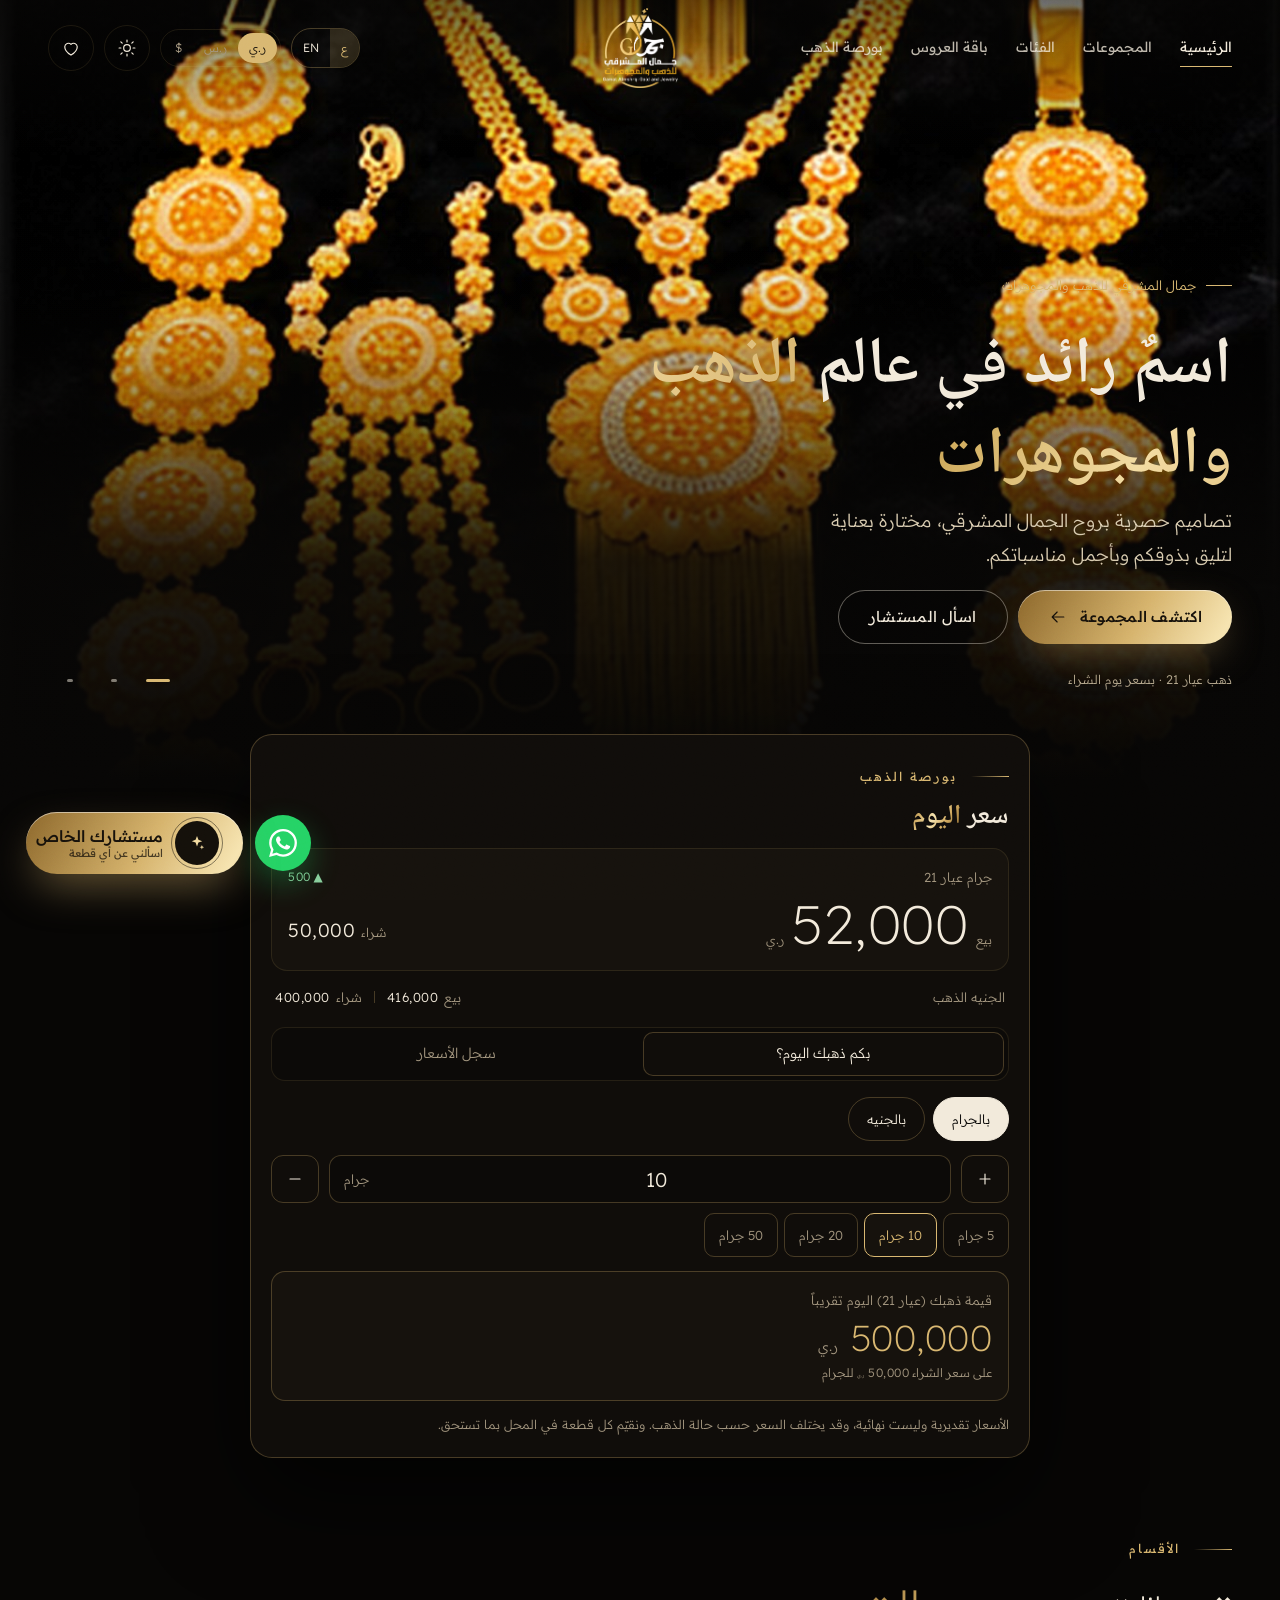
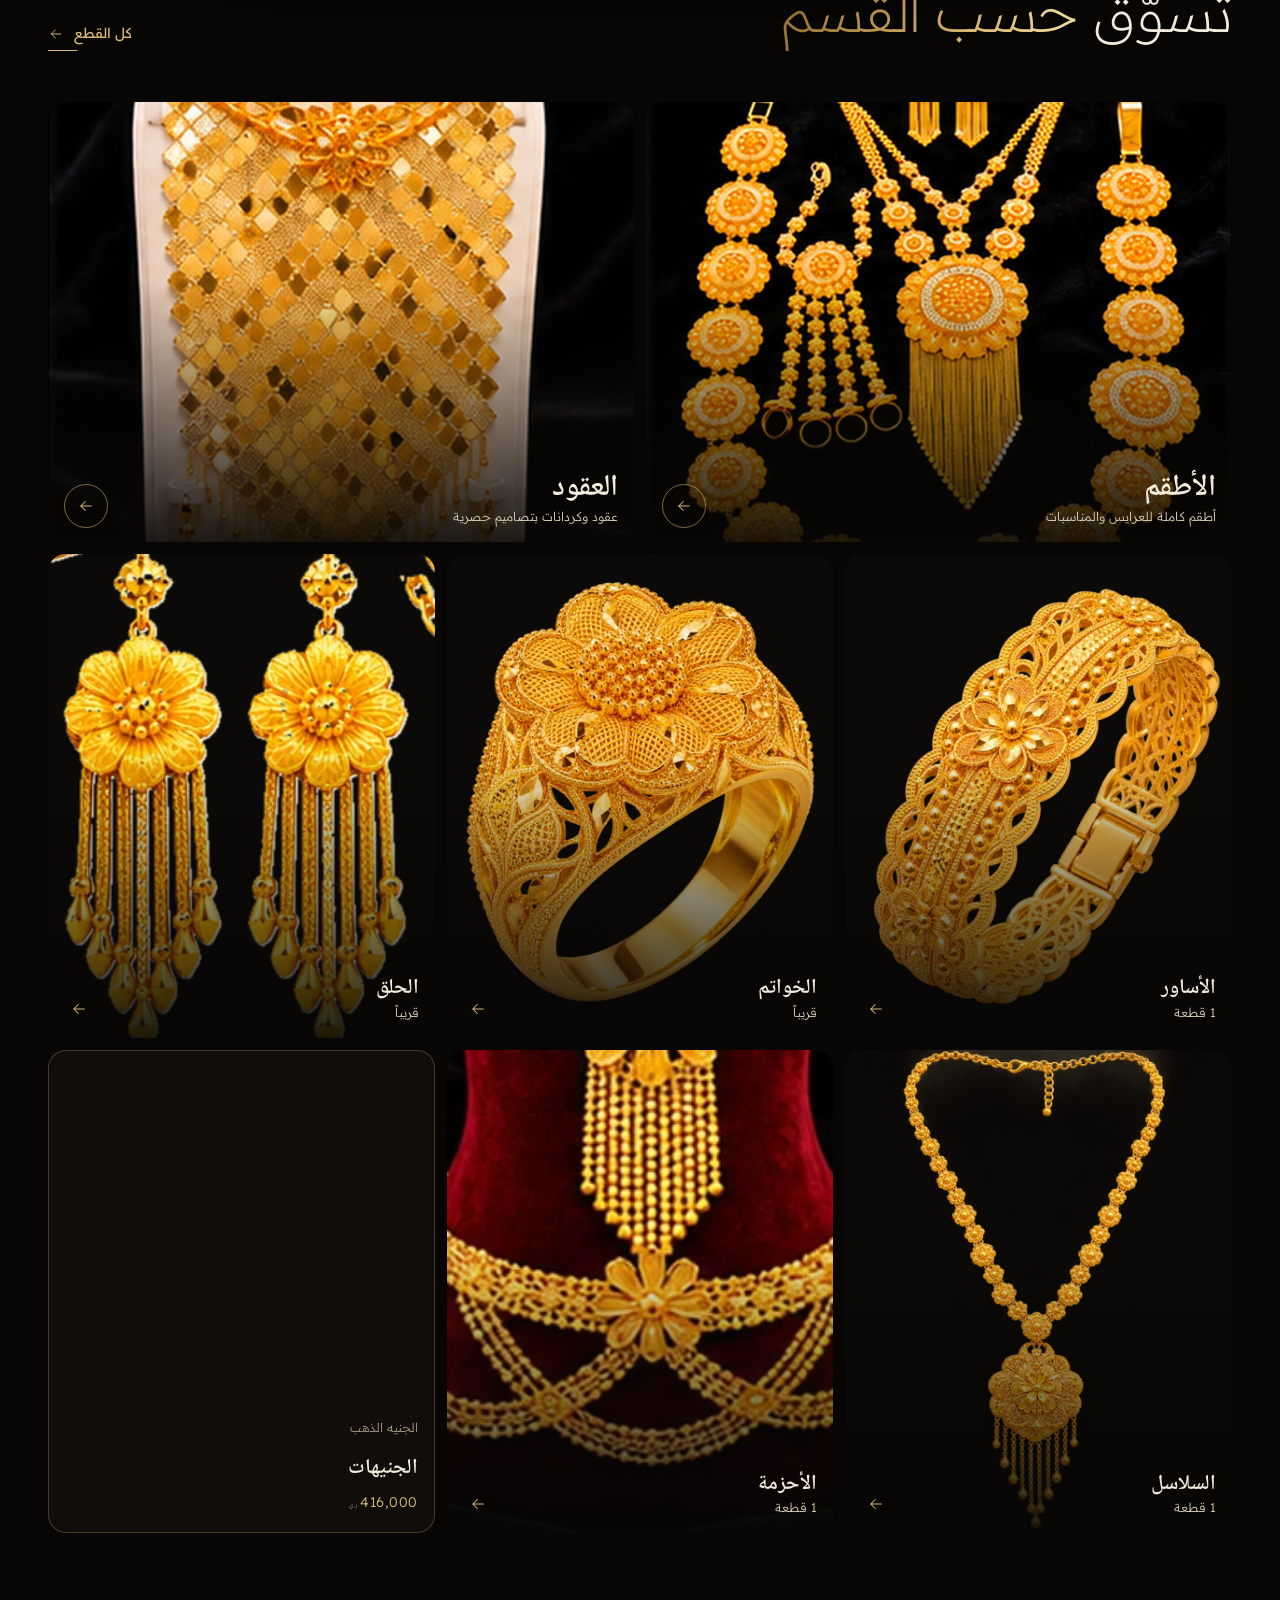
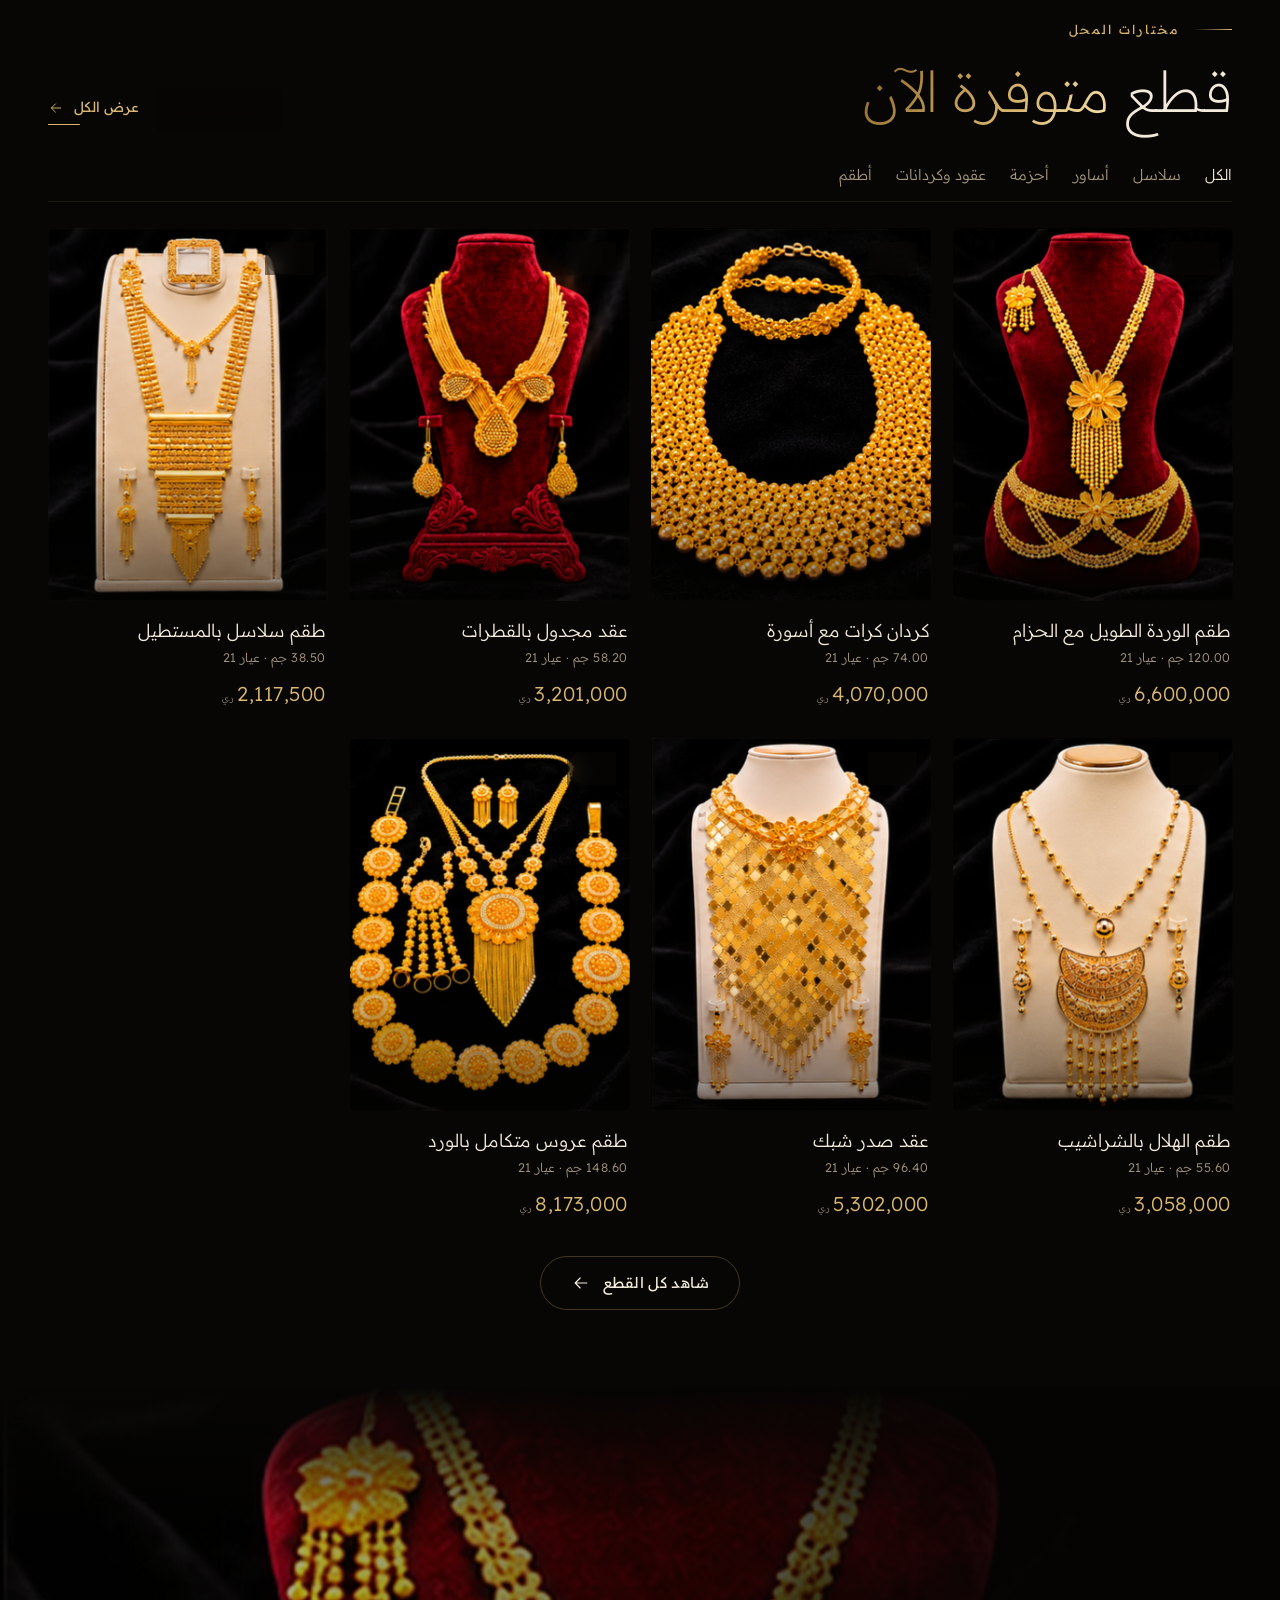
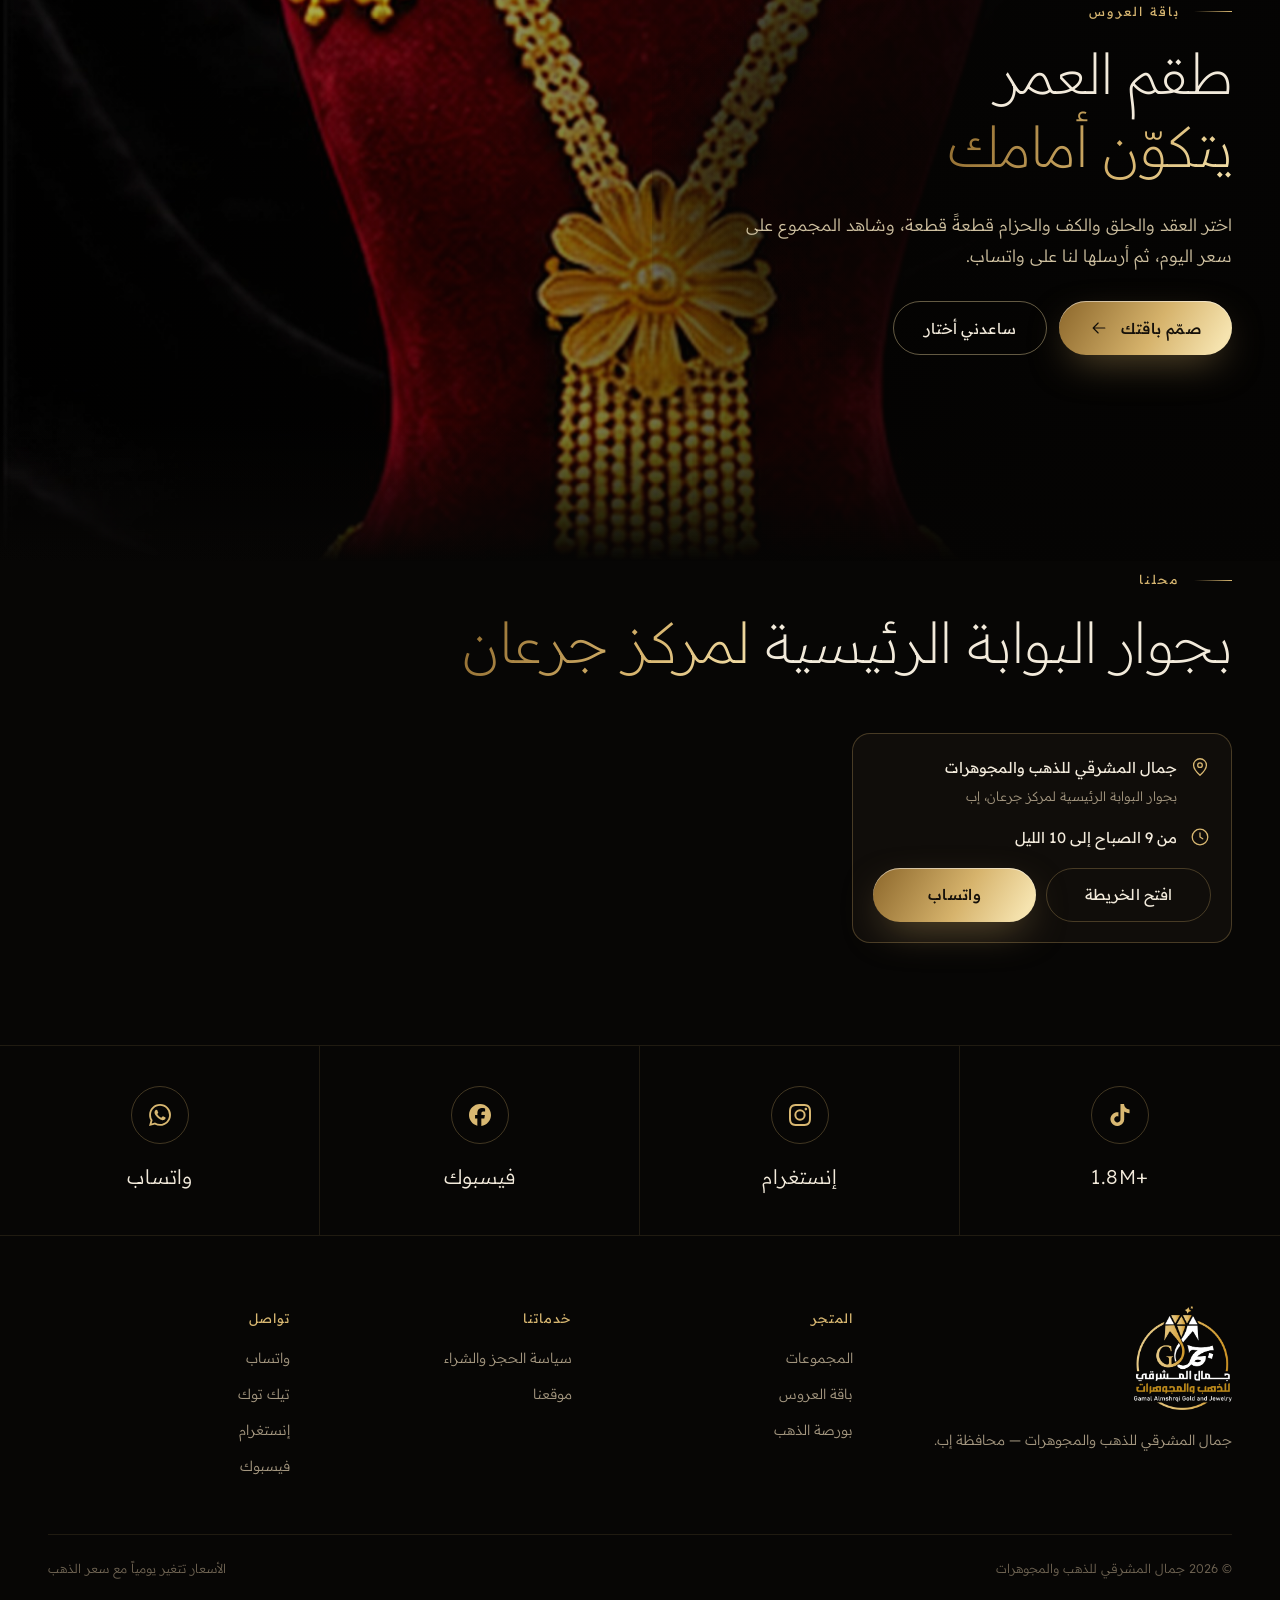
==== commit 8b6fbf22: "«جداوي»: turn-by-turn ElevenLabs voice beside the live call; admin key box, sample test and credits;" ====
--- a/site/index.html
+++ b/site/index.html
@@ -8,7 +8,7 @@
 <meta name="theme-color" content="#070605">
 <link rel="icon" href="img/logo_night.png">
 <link rel="stylesheet" href="css/site.css?v=11260035">
-<link rel="stylesheet" href="css/v7.css?v=11262300">
+<link rel="stylesheet" href="css/v7.css?v=11270100">
 </head>
 <body>
 <svg width="0" height="0" style="position:absolute" aria-hidden="true"><defs>
@@ -172,6 +172,7 @@
   <div class="vdock" id="vdock" hidden data-st="off">
     <div class="vd-orb" id="vOrbW"><canvas id="vOrb" aria-hidden="true"></canvas></div>
     <p class="vd-tx" id="vTx" role="status" aria-live="polite">يتصل…</p>
+    <p class="vd-cost" id="vCost" hidden></p>
     <div class="vd-row"><div class="vd-vs" id="vVoices" hidden role="group" aria-label="اختر الصوت"></div><button type="button" class="vd-vb" id="vVoiceBtn" hidden aria-expanded="false"><svg viewBox="0 0 24 24" aria-hidden="true"><path d="M4 10v4M8 7v10M12 4v16M16 8v8M20 11v2"/></svg>تغيير الصوت</button><button type="button" class="vd-end" id="vStop"><svg viewBox="0 0 24 24" aria-hidden="true"><path d="M2.6 13.4c5.2-4.6 13.6-4.6 18.8 0 .5.4.5 1.1.1 1.6l-1.7 2a1.2 1.2 0 0 1-1.5.3l-2.5-1.3a1.2 1.2 0 0 1-.6-1.2l.2-1.7a11 11 0 0 0-6.8 0l.2 1.7c.1.5-.2 1-.6 1.2l-2.5 1.3a1.2 1.2 0 0 1-1.5-.3l-1.7-2a1.1 1.1 0 0 1 .1-1.6z"/></svg>إنهاء المكالمة</button></div>
   </div>
   <audio id="vAudio" autoplay playsinline></audio>
@@ -187,7 +188,7 @@
 <div class="toast" id="toast"></div>
 
 <script src="js/track.js?v=11242130"></script>
-<script src="js/site.js?v=11262900"></script>
-<script src="js/i18n.js?v=11262800"></script>
+<script src="js/site.js?v=11270300"></script>
+<script src="js/i18n.js?v=11270300"></script>
 </body>
 </html>
--- a/site/css/v7.css
+++ b/site/css/v7.css
@@ -129,6 +129,8 @@
 .vd-orb canvas{display:block;width:100%;height:100%}
 .vd-tx{margin:-14px 0 0;min-height:24px;font-size:14px;color:var(--mut);text-align:center;transition:opacity .15s}
 .vd-tx.sw{opacity:0}
+.vd-cost{margin:2px 0 0;font-size:11.5px;color:var(--mut);text-align:center}
+.vd-cost[hidden]{display:none}
 .vdock[data-st=live] .vd-tx{color:var(--ink)}
 .vd-row{position:relative;display:flex;justify-content:center;gap:10px;margin-top:12px;opacity:0;transform:translateY(12px);transition:opacity .5s var(--out) .15s,transform .6s var(--out) .15s}
 .vdock.in .vd-row{opacity:1;transform:none}
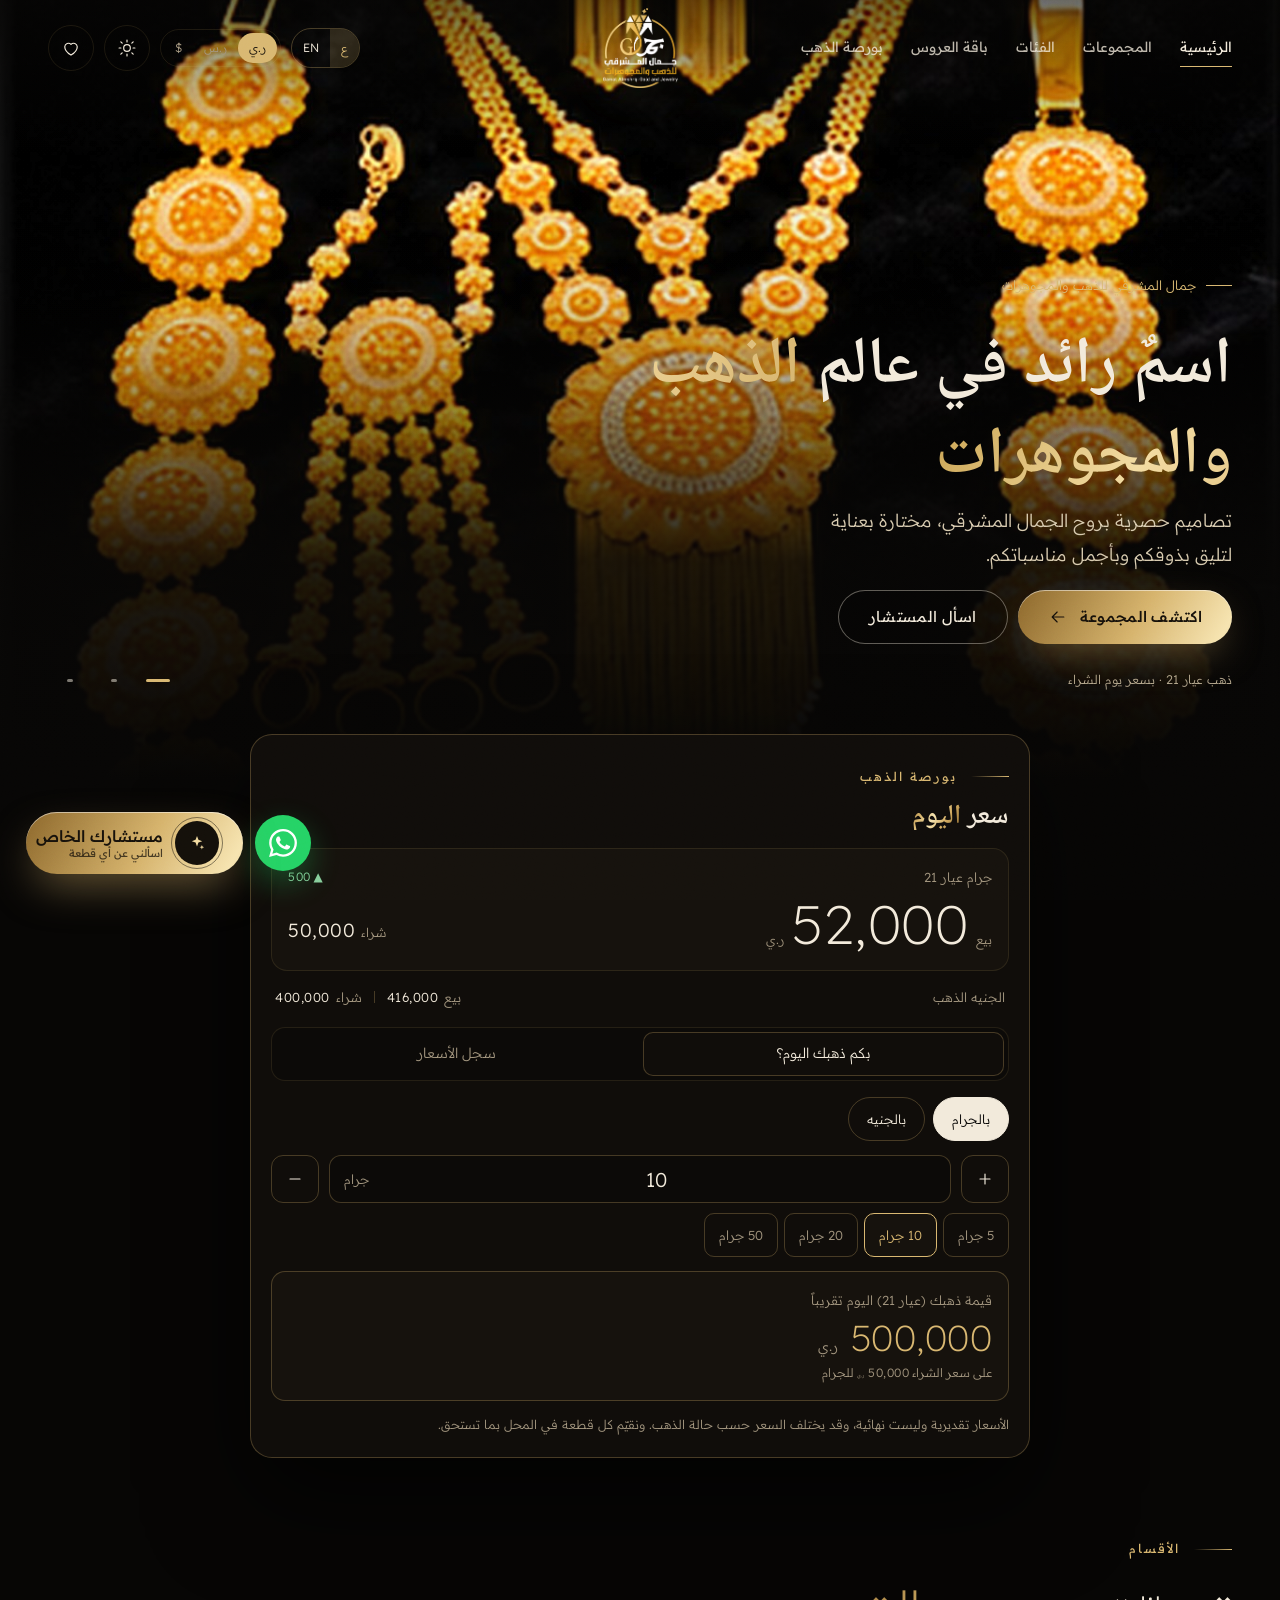
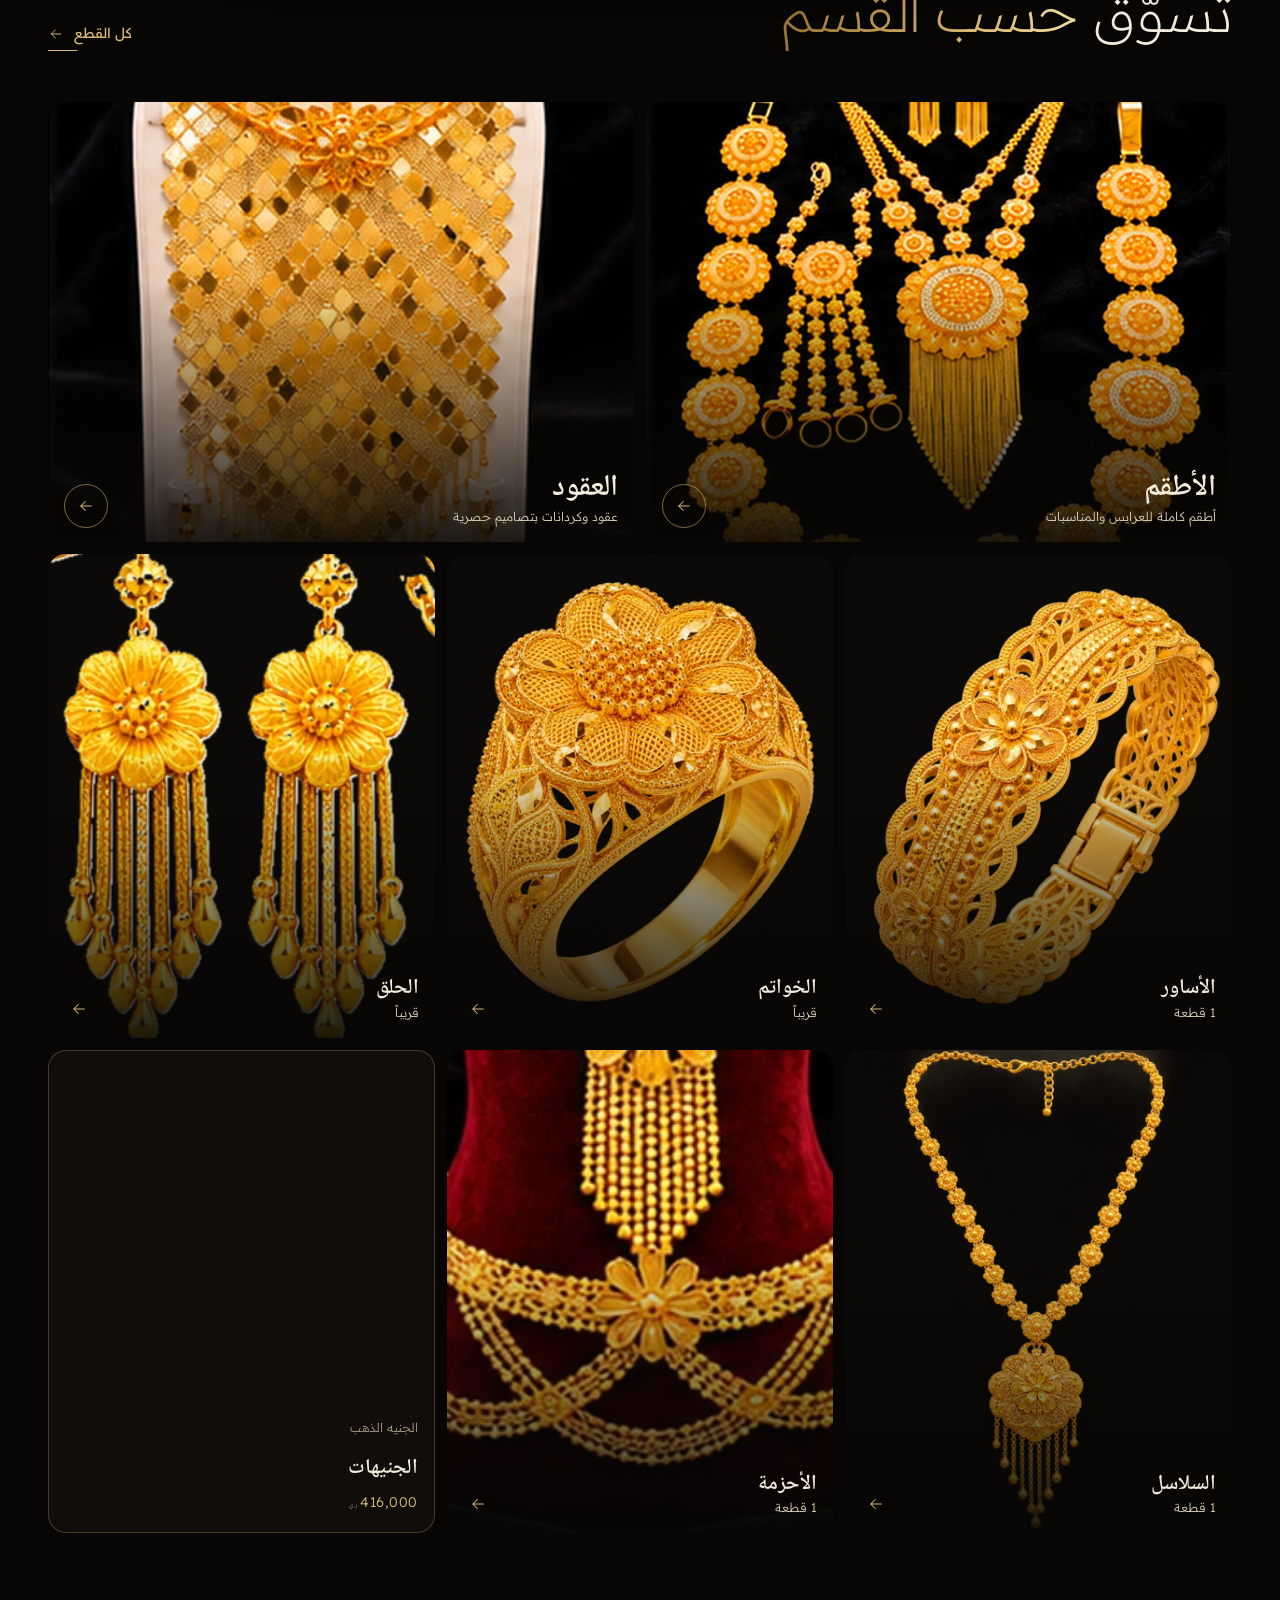
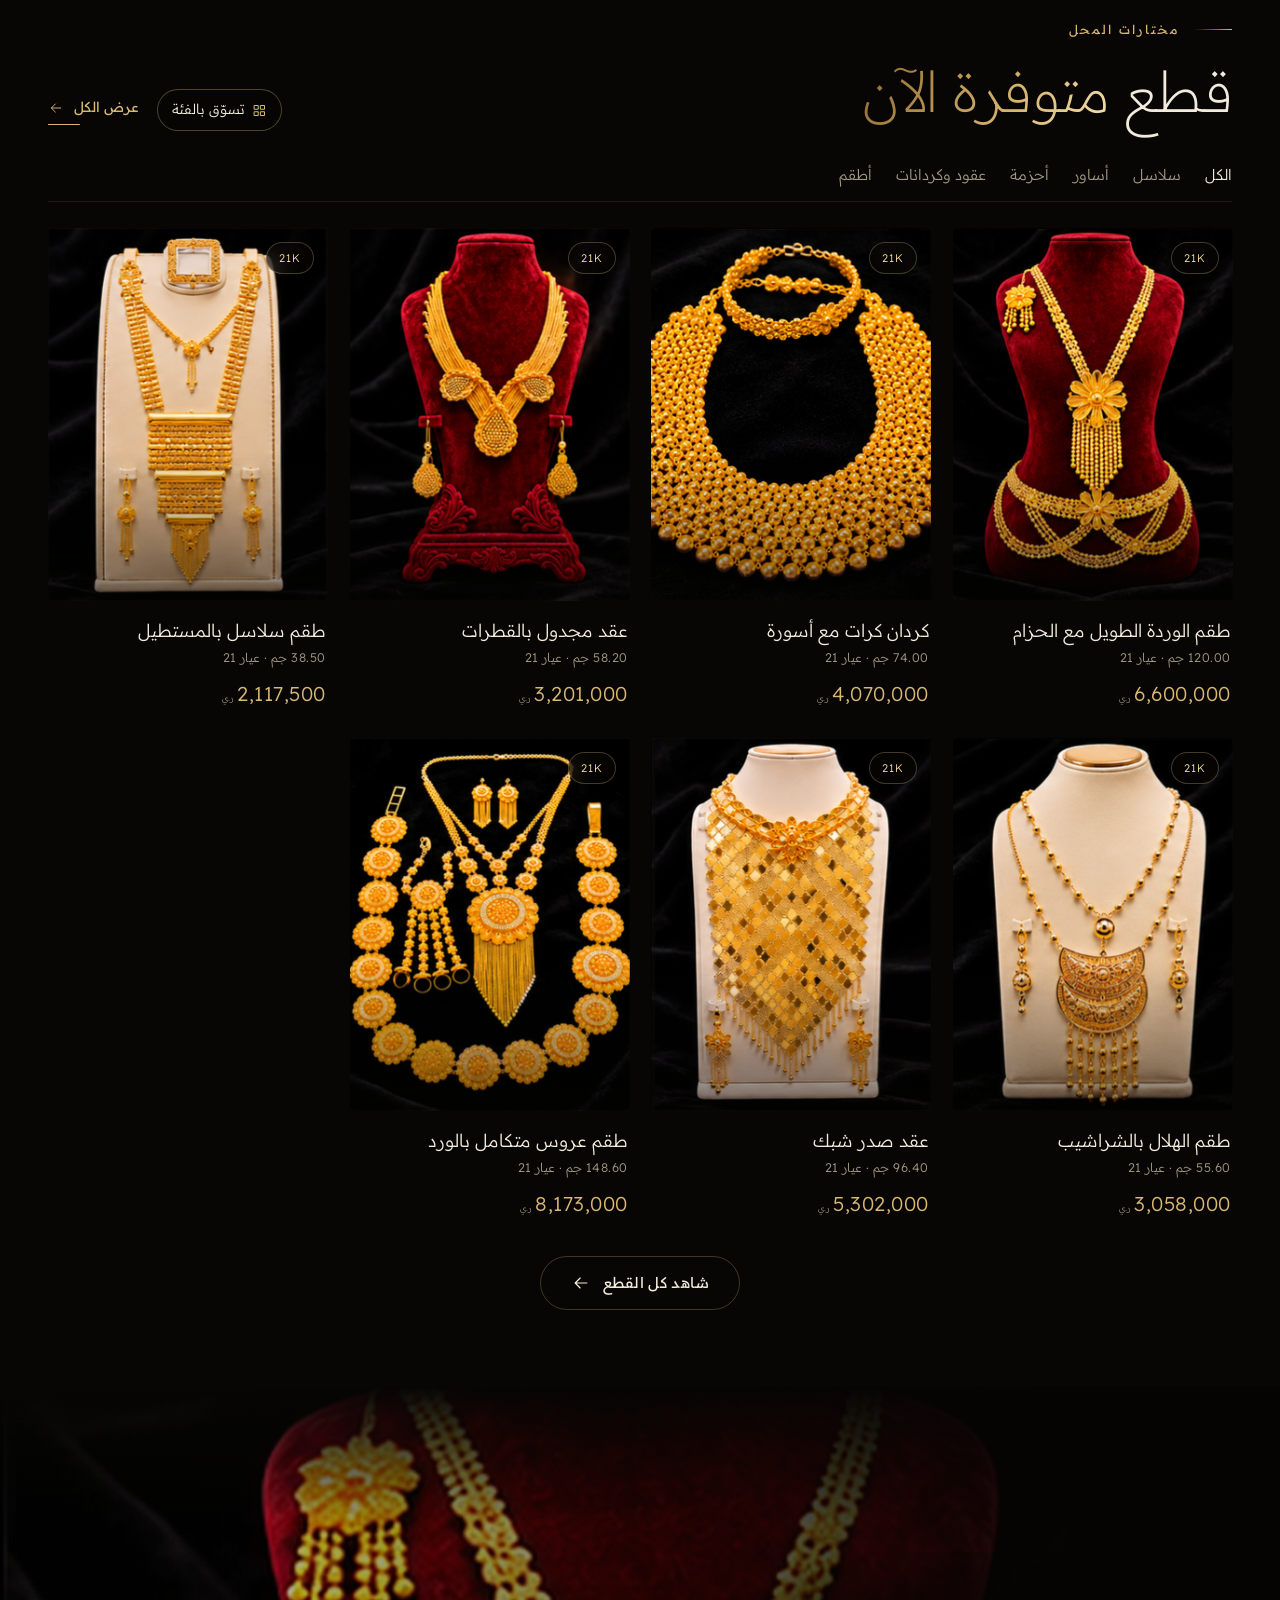
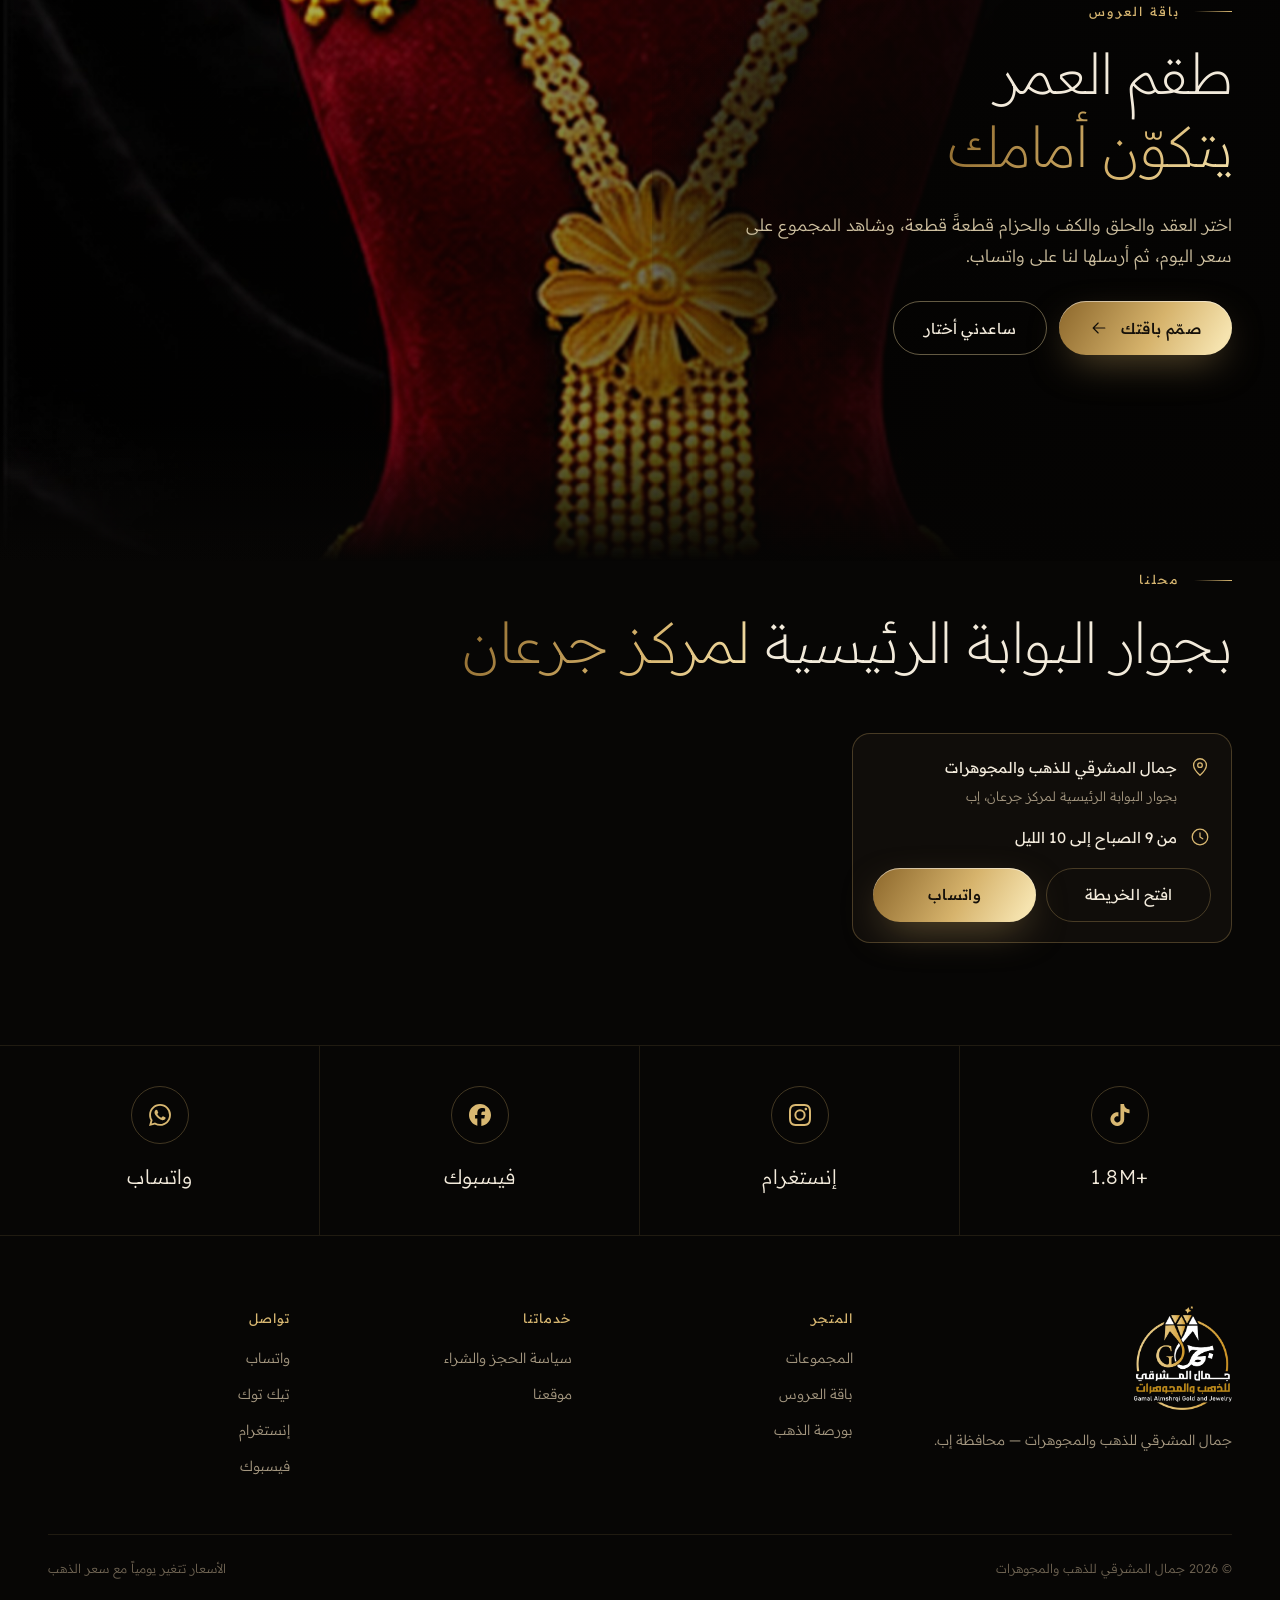
==== commit c5feee9a: "Remove ElevenLabs («جداوي»); turn-by-turn voices on OpenAI speech (سالم/فارس/ريم) and the default Co" ====
--- a/site/index.html
+++ b/site/index.html
@@ -188,7 +188,7 @@
 <div class="toast" id="toast"></div>
 
 <script src="js/track.js?v=11242130"></script>
-<script src="js/site.js?v=11270300"></script>
-<script src="js/i18n.js?v=11270300"></script>
+<script src="js/site.js?v=11271700"></script>
+<script src="js/i18n.js?v=11271700"></script>
 </body>
 </html>
